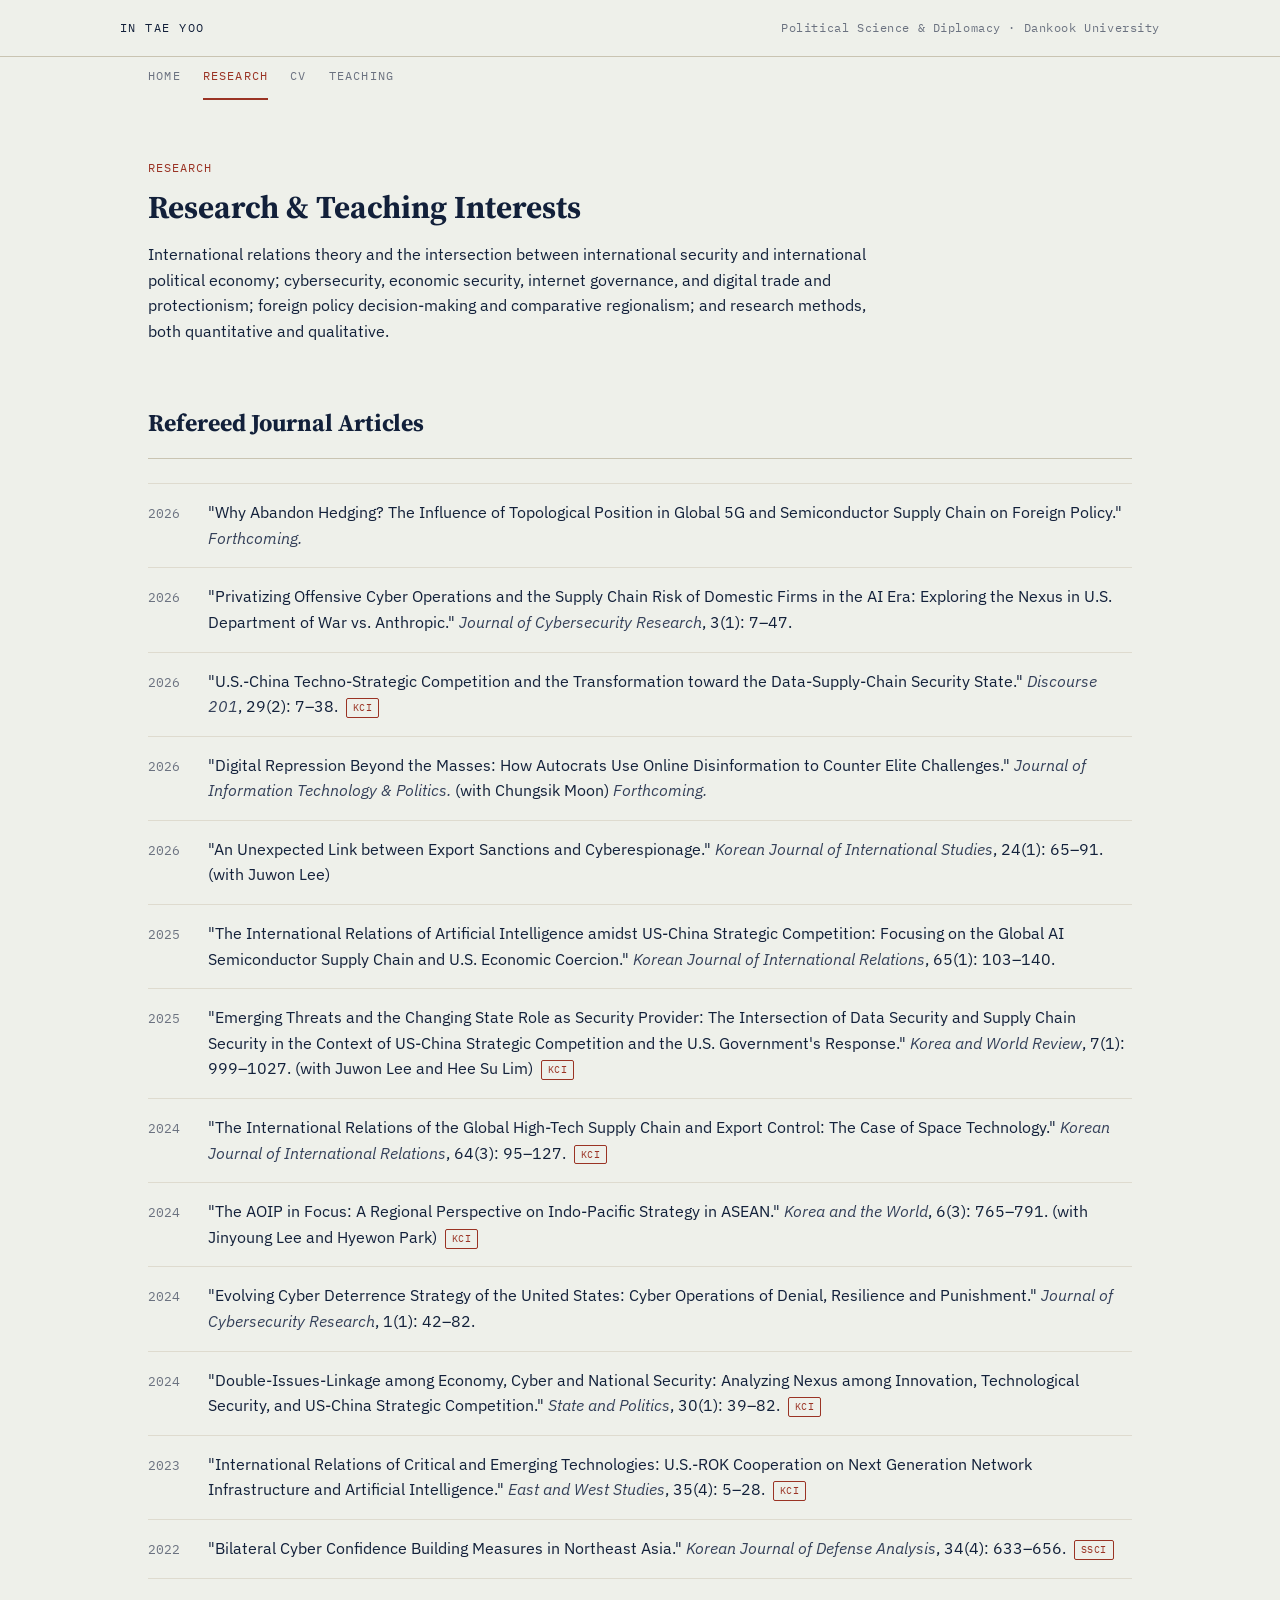
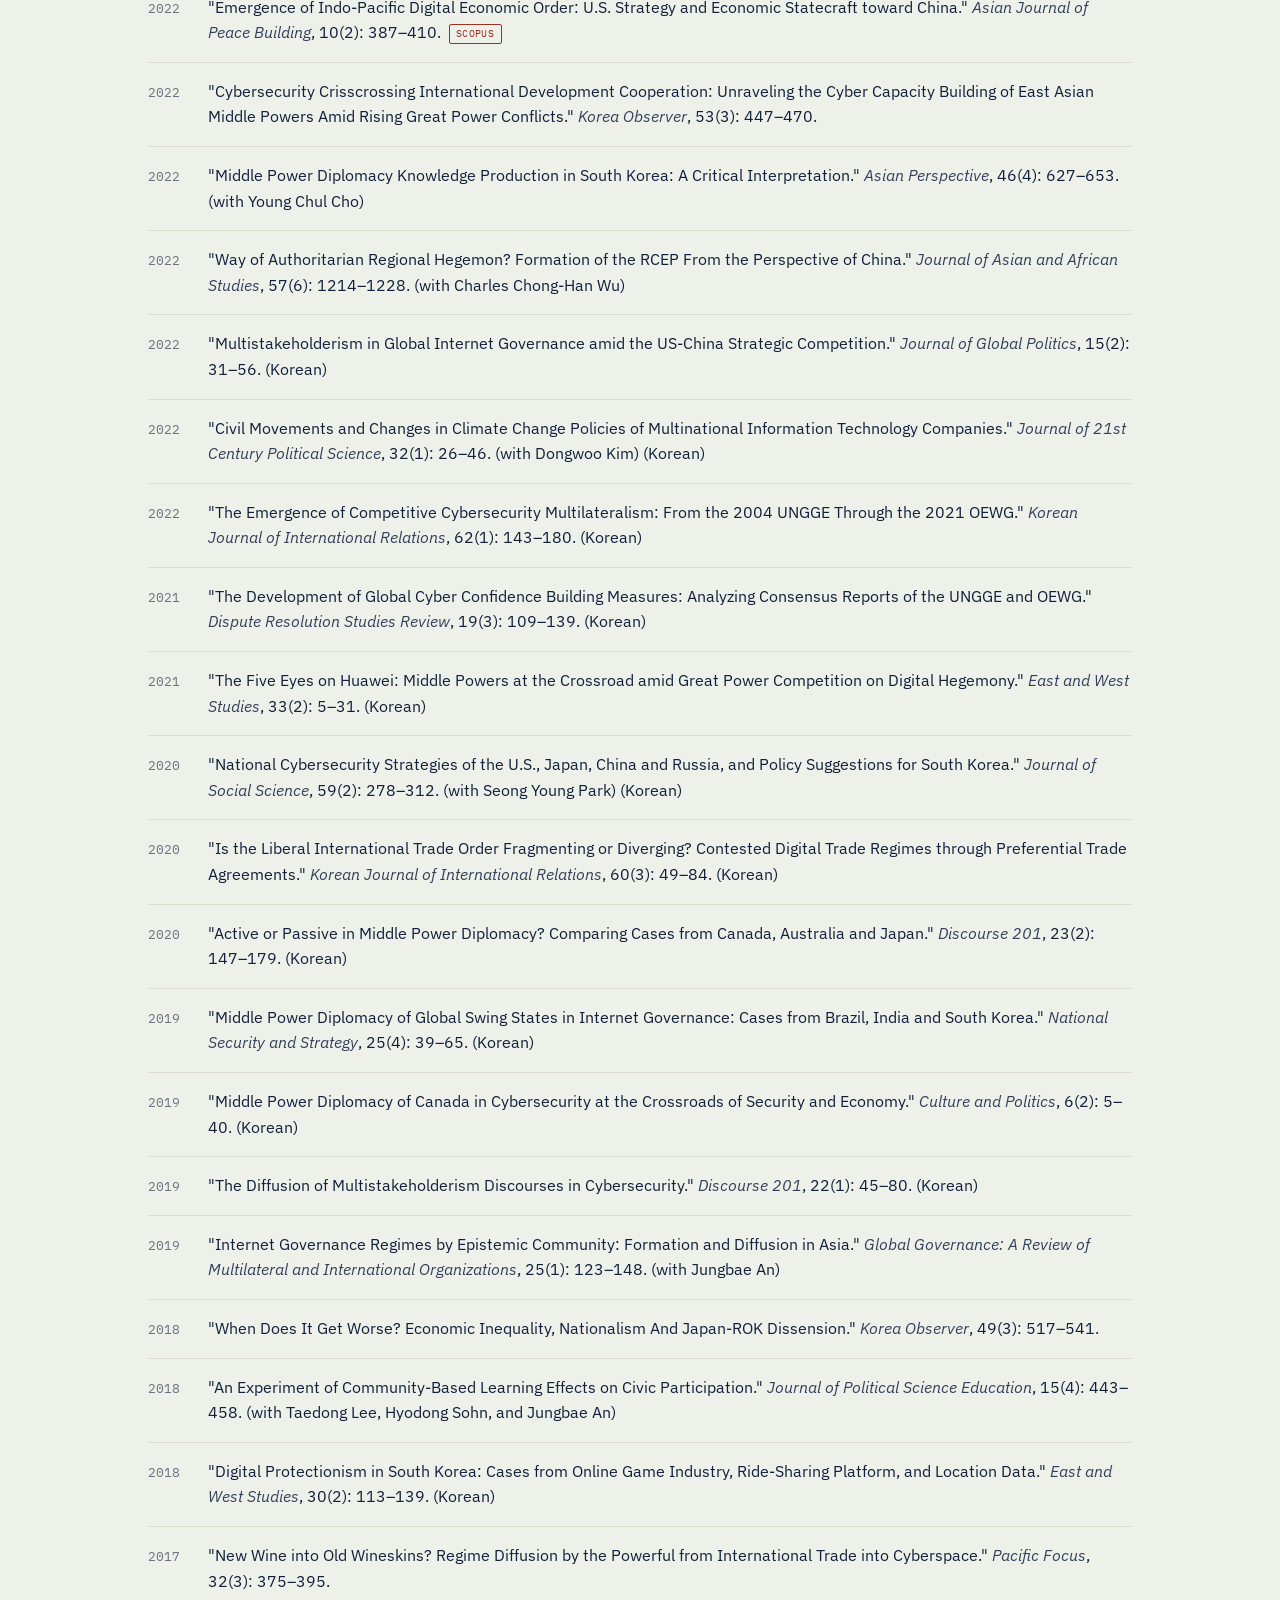
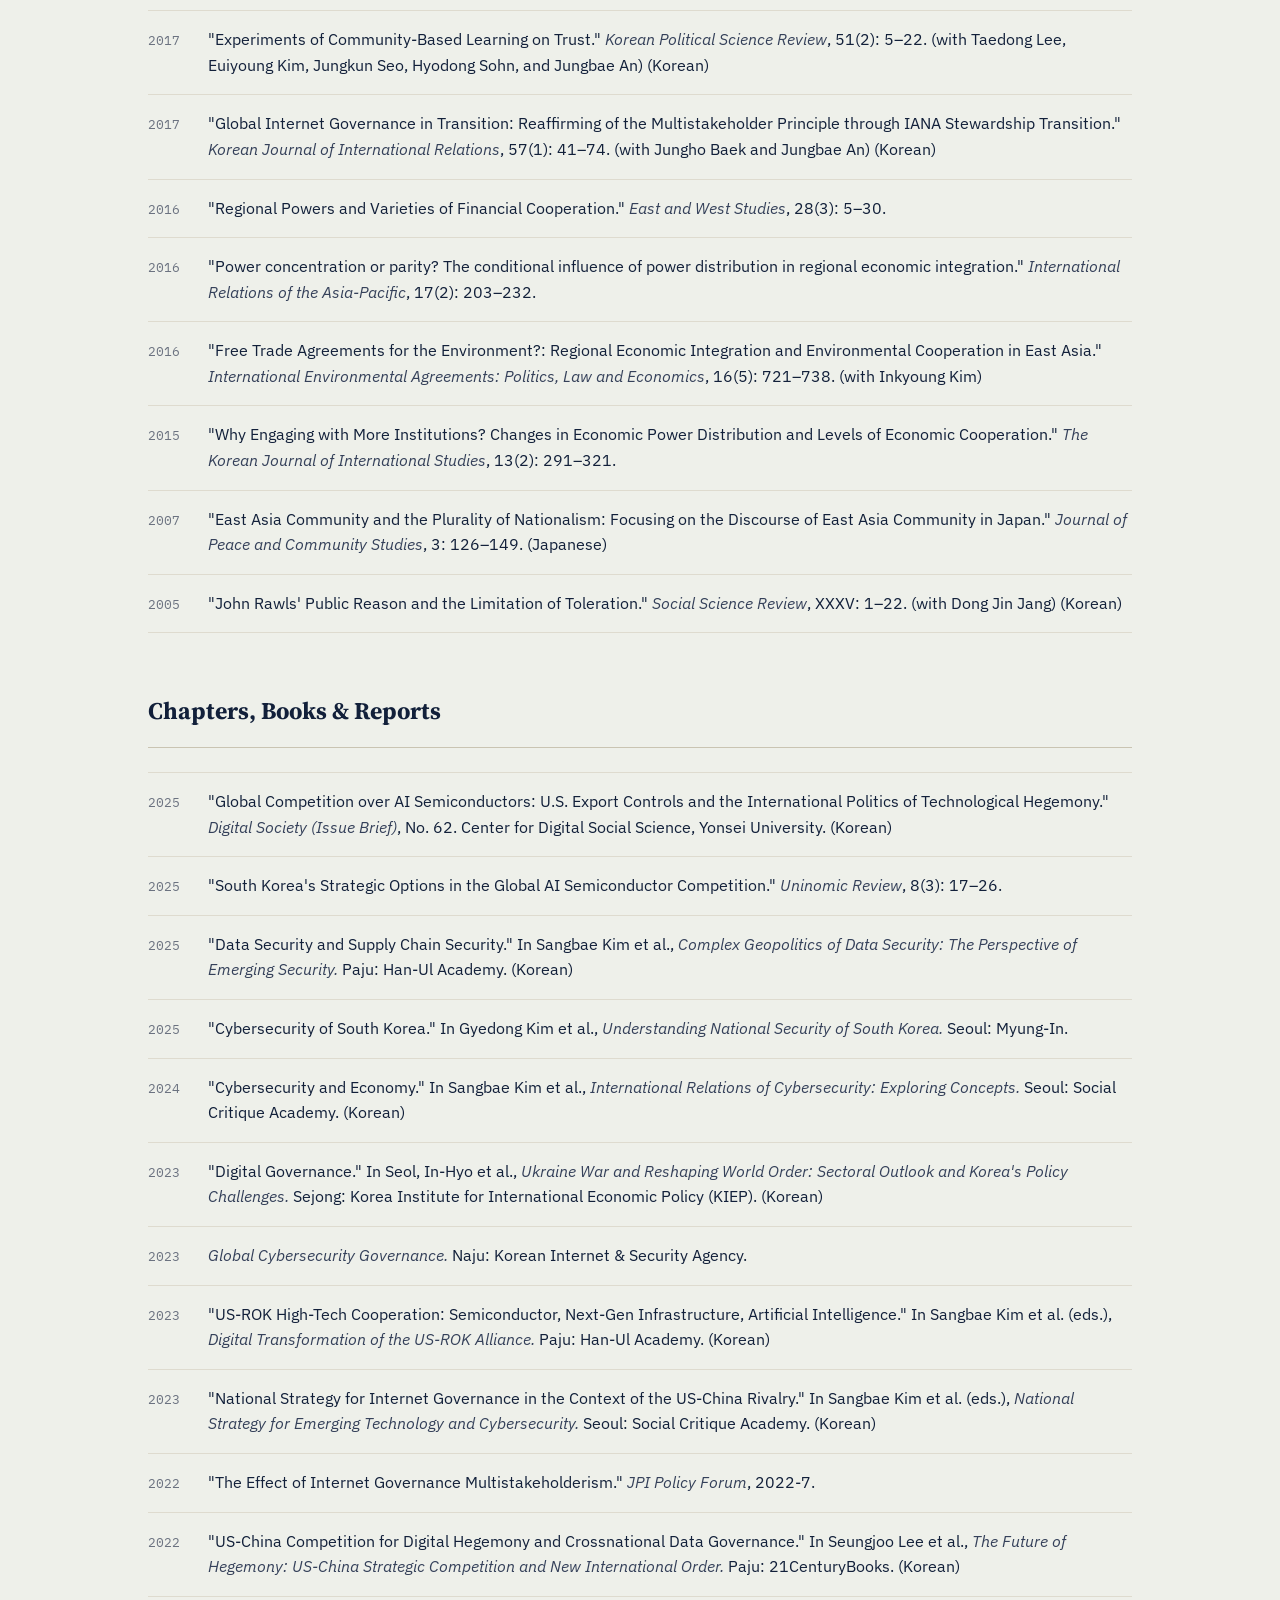
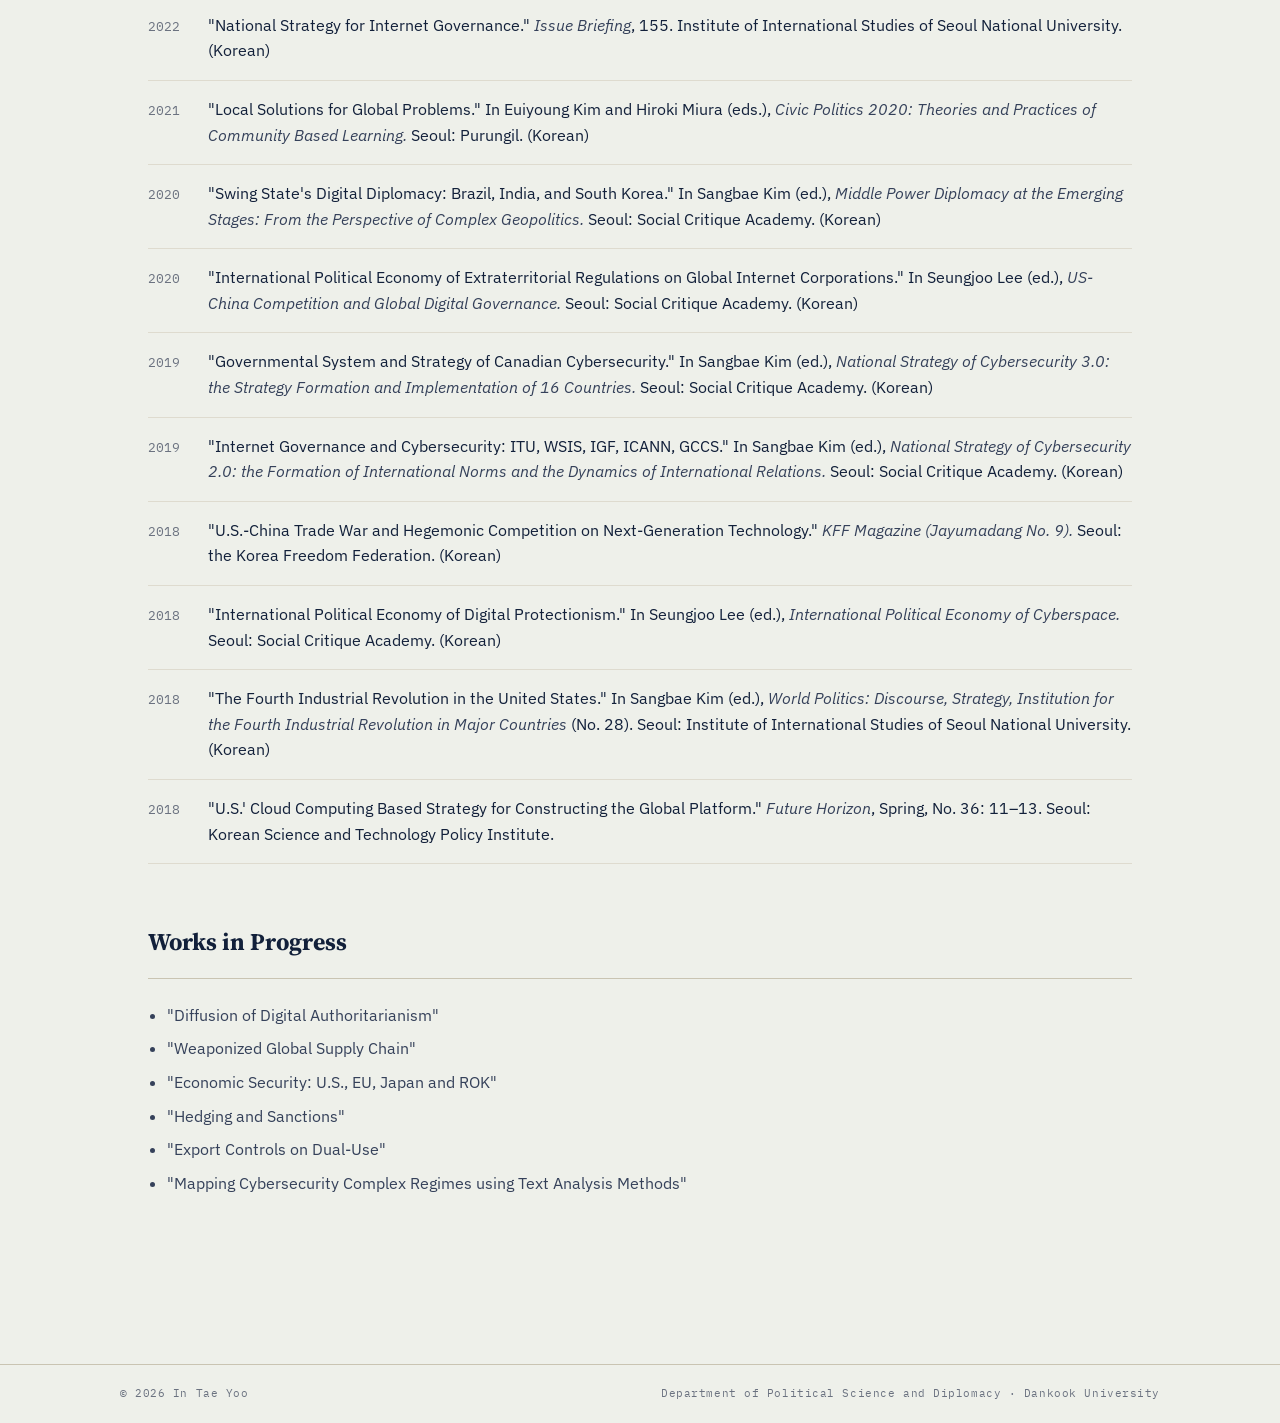
==== research.html @ 742442a7 "Remove a publication from journal articles list Removed a publication entry from the refereed journa" ====
<!DOCTYPE html>
<html lang="en">
<head>
<meta charset="UTF-8">
<meta name="viewport" content="width=device-width, initial-scale=1">
<title>Research — In Tae Yoo</title>
<link rel="preconnect" href="https://fonts.googleapis.com">
<link rel="preconnect" href="https://fonts.gstatic.com" crossorigin>
<link href="https://fonts.googleapis.com/css2?family=Source+Serif+4:opsz,wght@8..60,400;8..60,600;8..60,700&family=IBM+Plex+Sans:wght@400;500;600&family=IBM+Plex+Mono:wght@400;500;600&display=swap" rel="stylesheet">
<link rel="stylesheet" href="style.css">
</head>
<body>

<header class="letterhead">
  <div class="letterhead-inner">
    <a class="letterhead-name" href="index.html">In Tae Yoo</a>
    <span class="letterhead-meta">Political Science &amp; Diplomacy · Dankook University</span>
  </div>
</header>
<nav class="site-nav">
  <a href="index.html">Home</a>
  <a href="research.html" class="current">Research</a>
  <a href="cv.html">CV</a>
  <a href="teaching.html">Teaching</a>
</nav>

<main>

  <section class="prose">
    <p class="eyebrow accent">Research</p>
    <h1 style="font-size:2rem;">Research &amp; Teaching Interests</h1>
    <p>International relations theory and the intersection between international security and international political economy; cybersecurity, economic security, internet governance, and digital trade and protectionism; foreign policy decision-making and comparative regionalism; and research methods, both quantitative and qualitative.</p>
  </section>

  <section>
    <div class="section-head"><h2>Refereed Journal Articles</h2></div>
    <ul class="pub-list">
      <li><span class="pub-year">2026</span><span class="pub-body">"Why Abandon Hedging? The Influence of Topological Position in Global 5G and Semiconductor Supply Chain on Foreign Policy." <span class="venue">Forthcoming.</span></span></li>
      <li><span class="pub-year">2026</span><span class="pub-body">"Privatizing Offensive Cyber Operations and the Supply Chain Risk of Domestic Firms in the AI Era: Exploring the Nexus in U.S. Department of War vs. Anthropic." <span class="venue">Journal of Cybersecurity Research</span>, 3(1): 7–47.</span></li>
      <li><span class="pub-year">2026</span><span class="pub-body">"U.S.-China Techno-Strategic Competition and the Transformation toward the Data-Supply-Chain Security State." <span class="venue">Discourse 201</span>, 29(2): 7–38.<span class="tag">KCI</span></span></li>
      <li><span class="pub-year">2026</span><span class="pub-body">"Digital Repression Beyond the Masses: How Autocrats Use Online Disinformation to Counter Elite Challenges." <span class="venue">Journal of Information Technology &amp; Politics.</span> (with Chungsik Moon) <span class="venue">Forthcoming.</span></span></li>
      <li><span class="pub-year">2026</span><span class="pub-body">"An Unexpected Link between Export Sanctions and Cyberespionage." <span class="venue">Korean Journal of International Studies</span>, 24(1): 65–91. (with Juwon Lee)</span></li>
      <li><span class="pub-year">2025</span><span class="pub-body">"The International Relations of Artificial Intelligence amidst US-China Strategic Competition: Focusing on the Global AI Semiconductor Supply Chain and U.S. Economic Coercion." <span class="venue">Korean Journal of International Relations</span>, 65(1): 103–140.</span></li>
      <li><span class="pub-year">2025</span><span class="pub-body">"Emerging Threats and the Changing State Role as Security Provider: The Intersection of Data Security and Supply Chain Security in the Context of US-China Strategic Competition and the U.S. Government's Response." <span class="venue">Korea and World Review</span>, 7(1): 999–1027. (with Juwon Lee and Hee Su Lim)<span class="tag">KCI</span></span></li>
      <li><span class="pub-year">2024</span><span class="pub-body">"The International Relations of the Global High-Tech Supply Chain and Export Control: The Case of Space Technology." <span class="venue">Korean Journal of International Relations</span>, 64(3): 95–127.<span class="tag">KCI</span></span></li>
      <li><span class="pub-year">2024</span><span class="pub-body">"The AOIP in Focus: A Regional Perspective on Indo-Pacific Strategy in ASEAN." <span class="venue">Korea and the World</span>, 6(3): 765–791. (with Jinyoung Lee and Hyewon Park)<span class="tag">KCI</span></span></li>
      <li><span class="pub-year">2024</span><span class="pub-body">"Evolving Cyber Deterrence Strategy of the United States: Cyber Operations of Denial, Resilience and Punishment." <span class="venue">Journal of Cybersecurity Research</span>, 1(1): 42–82.</span></li>
      <li><span class="pub-year">2024</span><span class="pub-body">"Double-Issues-Linkage among Economy, Cyber and National Security: Analyzing Nexus among Innovation, Technological Security, and US-China Strategic Competition." <span class="venue">State and Politics</span>, 30(1): 39–82.<span class="tag">KCI</span></span></li>
      <li><span class="pub-year">2023</span><span class="pub-body">"International Relations of Critical and Emerging Technologies: U.S.-ROK Cooperation on Next Generation Network Infrastructure and Artificial Intelligence." <span class="venue">East and West Studies</span>, 35(4): 5–28.<span class="tag">KCI</span></span></li>
      <li><span class="pub-year">2022</span><span class="pub-body">"Bilateral Cyber Confidence Building Measures in Northeast Asia." <span class="venue">Korean Journal of Defense Analysis</span>, 34(4): 633–656.<span class="tag">SSCI</span></span></li>
      <li><span class="pub-year">2022</span><span class="pub-body">"Emergence of Indo-Pacific Digital Economic Order: U.S. Strategy and Economic Statecraft toward China." <span class="venue">Asian Journal of Peace Building</span>, 10(2): 387–410.<span class="tag">SCOPUS</span></span></li>
      <li><span class="pub-year">2022</span><span class="pub-body">"Cybersecurity Crisscrossing International Development Cooperation: Unraveling the Cyber Capacity Building of East Asian Middle Powers Amid Rising Great Power Conflicts." <span class="venue">Korea Observer</span>, 53(3): 447–470.</span></li>
      <li><span class="pub-year">2022</span><span class="pub-body">"Middle Power Diplomacy Knowledge Production in South Korea: A Critical Interpretation." <span class="venue">Asian Perspective</span>, 46(4): 627–653. (with Young Chul Cho)</span></li>
      <li><span class="pub-year">2022</span><span class="pub-body">"Way of Authoritarian Regional Hegemon? Formation of the RCEP From the Perspective of China." <span class="venue">Journal of Asian and African Studies</span>, 57(6): 1214–1228. (with Charles Chong-Han Wu)</span></li>
      <li><span class="pub-year">2022</span><span class="pub-body">"Multistakeholderism in Global Internet Governance amid the US-China Strategic Competition." <span class="venue">Journal of Global Politics</span>, 15(2): 31–56. (Korean)</span></li>
      <li><span class="pub-year">2022</span><span class="pub-body">"Civil Movements and Changes in Climate Change Policies of Multinational Information Technology Companies." <span class="venue">Journal of 21st Century Political Science</span>, 32(1): 26–46. (with Dongwoo Kim) (Korean)</span></li>
      <li><span class="pub-year">2022</span><span class="pub-body">"The Emergence of Competitive Cybersecurity Multilateralism: From the 2004 UNGGE Through the 2021 OEWG." <span class="venue">Korean Journal of International Relations</span>, 62(1): 143–180. (Korean)</span></li>
      <li><span class="pub-year">2021</span><span class="pub-body">"The Development of Global Cyber Confidence Building Measures: Analyzing Consensus Reports of the UNGGE and OEWG." <span class="venue">Dispute Resolution Studies Review</span>, 19(3): 109–139. (Korean)</span></li>
      <li><span class="pub-year">2021</span><span class="pub-body">"The Five Eyes on Huawei: Middle Powers at the Crossroad amid Great Power Competition on Digital Hegemony." <span class="venue">East and West Studies</span>, 33(2): 5–31. (Korean)</span></li>
      <li><span class="pub-year">2020</span><span class="pub-body">"National Cybersecurity Strategies of the U.S., Japan, China and Russia, and Policy Suggestions for South Korea." <span class="venue">Journal of Social Science</span>, 59(2): 278–312. (with Seong Young Park) (Korean)</span></li>
      <li><span class="pub-year">2020</span><span class="pub-body">"Is the Liberal International Trade Order Fragmenting or Diverging? Contested Digital Trade Regimes through Preferential Trade Agreements." <span class="venue">Korean Journal of International Relations</span>, 60(3): 49–84. (Korean)</span></li>
      <li><span class="pub-year">2020</span><span class="pub-body">"Active or Passive in Middle Power Diplomacy? Comparing Cases from Canada, Australia and Japan." <span class="venue">Discourse 201</span>, 23(2): 147–179. (Korean)</span></li>
      <li><span class="pub-year">2019</span><span class="pub-body">"Middle Power Diplomacy of Global Swing States in Internet Governance: Cases from Brazil, India and South Korea." <span class="venue">National Security and Strategy</span>, 25(4): 39–65. (Korean)</span></li>
      <li><span class="pub-year">2019</span><span class="pub-body">"Middle Power Diplomacy of Canada in Cybersecurity at the Crossroads of Security and Economy." <span class="venue">Culture and Politics</span>, 6(2): 5–40. (Korean)</span></li>
      <li><span class="pub-year">2019</span><span class="pub-body">"The Diffusion of Multistakeholderism Discourses in Cybersecurity." <span class="venue">Discourse 201</span>, 22(1): 45–80. (Korean)</span></li>
      <li><span class="pub-year">2019</span><span class="pub-body">"Internet Governance Regimes by Epistemic Community: Formation and Diffusion in Asia." <span class="venue">Global Governance: A Review of Multilateral and International Organizations</span>, 25(1): 123–148. (with Jungbae An)</span></li>
      <li><span class="pub-year">2018</span><span class="pub-body">"When Does It Get Worse? Economic Inequality, Nationalism And Japan-ROK Dissension." <span class="venue">Korea Observer</span>, 49(3): 517–541.</span></li>
      <li><span class="pub-year">2018</span><span class="pub-body">"An Experiment of Community-Based Learning Effects on Civic Participation." <span class="venue">Journal of Political Science Education</span>, 15(4): 443–458. (with Taedong Lee, Hyodong Sohn, and Jungbae An)</span></li>
      <li><span class="pub-year">2018</span><span class="pub-body">"Digital Protectionism in South Korea: Cases from Online Game Industry, Ride-Sharing Platform, and Location Data." <span class="venue">East and West Studies</span>, 30(2): 113–139. (Korean)</span></li>
      <li><span class="pub-year">2017</span><span class="pub-body">"New Wine into Old Wineskins? Regime Diffusion by the Powerful from International Trade into Cyberspace." <span class="venue">Pacific Focus</span>, 32(3): 375–395.</span></li>
      <li><span class="pub-year">2017</span><span class="pub-body">"Experiments of Community-Based Learning on Trust." <span class="venue">Korean Political Science Review</span>, 51(2): 5–22. (with Taedong Lee, Euiyoung Kim, Jungkun Seo, Hyodong Sohn, and Jungbae An) (Korean)</span></li>
      <li><span class="pub-year">2017</span><span class="pub-body">"Global Internet Governance in Transition: Reaffirming of the Multistakeholder Principle through IANA Stewardship Transition." <span class="venue">Korean Journal of International Relations</span>, 57(1): 41–74. (with Jungho Baek and Jungbae An) (Korean)</span></li>
      <li><span class="pub-year">2016</span><span class="pub-body">"Regional Powers and Varieties of Financial Cooperation." <span class="venue">East and West Studies</span>, 28(3): 5–30.</span></li>
      <li><span class="pub-year">2016</span><span class="pub-body">"Power concentration or parity? The conditional influence of power distribution in regional economic integration." <span class="venue">International Relations of the Asia-Pacific</span>, 17(2): 203–232.</span></li>
      <li><span class="pub-year">2016</span><span class="pub-body">"Free Trade Agreements for the Environment?: Regional Economic Integration and Environmental Cooperation in East Asia." <span class="venue">International Environmental Agreements: Politics, Law and Economics</span>, 16(5): 721–738. (with Inkyoung Kim)</span></li>
      <li><span class="pub-year">2015</span><span class="pub-body">"Why Engaging with More Institutions? Changes in Economic Power Distribution and Levels of Economic Cooperation." <span class="venue">The Korean Journal of International Studies</span>, 13(2): 291–321.</span></li>
      <li><span class="pub-year">2007</span><span class="pub-body">"East Asia Community and the Plurality of Nationalism: Focusing on the Discourse of East Asia Community in Japan." <span class="venue">Journal of Peace and Community Studies</span>, 3: 126–149. (Japanese)</span></li>
      <li><span class="pub-year">2005</span><span class="pub-body">"John Rawls' Public Reason and the Limitation of Toleration." <span class="venue">Social Science Review</span>, XXXV: 1–22. (with Dong Jin Jang) (Korean)</span></li>
    </ul>
  </section>

  <section>
    <div class="section-head"><h2>Chapters, Books &amp; Reports</h2></div>
    <ul class="pub-list">
      <li><span class="pub-year">2025</span><span class="pub-body">"Global Competition over AI Semiconductors: U.S. Export Controls and the International Politics of Technological Hegemony." <span class="venue">Digital Society (Issue Brief)</span>, No. 62. Center for Digital Social Science, Yonsei University. (Korean)</span></li>
      <li><span class="pub-year">2025</span><span class="pub-body">"South Korea's Strategic Options in the Global AI Semiconductor Competition." <span class="venue">Uninomic Review</span>, 8(3): 17–26.</span></li>
      <li><span class="pub-year">2025</span><span class="pub-body">"Data Security and Supply Chain Security." In Sangbae Kim et al., <span class="venue">Complex Geopolitics of Data Security: The Perspective of Emerging Security.</span> Paju: Han-Ul Academy. (Korean)</span></li>
      <li><span class="pub-year">2025</span><span class="pub-body">"Cybersecurity of South Korea." In Gyedong Kim et al., <span class="venue">Understanding National Security of South Korea.</span> Seoul: Myung-In.</span></li>
      <li><span class="pub-year">2024</span><span class="pub-body">"Cybersecurity and Economy." In Sangbae Kim et al., <span class="venue">International Relations of Cybersecurity: Exploring Concepts.</span> Seoul: Social Critique Academy. (Korean)</span></li>
      <li><span class="pub-year">2023</span><span class="pub-body">"Digital Governance." In Seol, In-Hyo et al., <span class="venue">Ukraine War and Reshaping World Order: Sectoral Outlook and Korea's Policy Challenges.</span> Sejong: Korea Institute for International Economic Policy (KIEP). (Korean)</span></li>
      <li><span class="pub-year">2023</span><span class="pub-body"><span class="venue">Global Cybersecurity Governance.</span> Naju: Korean Internet &amp; Security Agency.</span></li>
      <li><span class="pub-year">2023</span><span class="pub-body">"US-ROK High-Tech Cooperation: Semiconductor, Next-Gen Infrastructure, Artificial Intelligence." In Sangbae Kim et al. (eds.), <span class="venue">Digital Transformation of the US-ROK Alliance.</span> Paju: Han-Ul Academy. (Korean)</span></li>
      <li><span class="pub-year">2023</span><span class="pub-body">"National Strategy for Internet Governance in the Context of the US-China Rivalry." In Sangbae Kim et al. (eds.), <span class="venue">National Strategy for Emerging Technology and Cybersecurity.</span> Seoul: Social Critique Academy. (Korean)</span></li>
      <li><span class="pub-year">2022</span><span class="pub-body">"The Effect of Internet Governance Multistakeholderism." <span class="venue">JPI Policy Forum</span>, 2022-7.</span></li>
      <li><span class="pub-year">2022</span><span class="pub-body">"US-China Competition for Digital Hegemony and Crossnational Data Governance." In Seungjoo Lee et al., <span class="venue">The Future of Hegemony: US-China Strategic Competition and New International Order.</span> Paju: 21CenturyBooks. (Korean)</span></li>
      <li><span class="pub-year">2022</span><span class="pub-body">"National Strategy for Internet Governance." <span class="venue">Issue Briefing</span>, 155. Institute of International Studies of Seoul National University. (Korean)</span></li>
      <li><span class="pub-year">2021</span><span class="pub-body">"Local Solutions for Global Problems." In Euiyoung Kim and Hiroki Miura (eds.), <span class="venue">Civic Politics 2020: Theories and Practices of Community Based Learning.</span> Seoul: Purungil. (Korean)</span></li>
      <li><span class="pub-year">2020</span><span class="pub-body">"Swing State's Digital Diplomacy: Brazil, India, and South Korea." In Sangbae Kim (ed.), <span class="venue">Middle Power Diplomacy at the Emerging Stages: From the Perspective of Complex Geopolitics.</span> Seoul: Social Critique Academy. (Korean)</span></li>
      <li><span class="pub-year">2020</span><span class="pub-body">"International Political Economy of Extraterritorial Regulations on Global Internet Corporations." In Seungjoo Lee (ed.), <span class="venue">US-China Competition and Global Digital Governance.</span> Seoul: Social Critique Academy. (Korean)</span></li>
      <li><span class="pub-year">2019</span><span class="pub-body">"Governmental System and Strategy of Canadian Cybersecurity." In Sangbae Kim (ed.), <span class="venue">National Strategy of Cybersecurity 3.0: the Strategy Formation and Implementation of 16 Countries.</span> Seoul: Social Critique Academy. (Korean)</span></li>
      <li><span class="pub-year">2019</span><span class="pub-body">"Internet Governance and Cybersecurity: ITU, WSIS, IGF, ICANN, GCCS." In Sangbae Kim (ed.), <span class="venue">National Strategy of Cybersecurity 2.0: the Formation of International Norms and the Dynamics of International Relations.</span> Seoul: Social Critique Academy. (Korean)</span></li>
      <li><span class="pub-year">2018</span><span class="pub-body">"U.S.-China Trade War and Hegemonic Competition on Next-Generation Technology." <span class="venue">KFF Magazine (Jayumadang No. 9).</span> Seoul: the Korea Freedom Federation. (Korean)</span></li>
      <li><span class="pub-year">2018</span><span class="pub-body">"International Political Economy of Digital Protectionism." In Seungjoo Lee (ed.), <span class="venue">International Political Economy of Cyberspace.</span> Seoul: Social Critique Academy. (Korean)</span></li>
      <li><span class="pub-year">2018</span><span class="pub-body">"The Fourth Industrial Revolution in the United States." In Sangbae Kim (ed.), <span class="venue">World Politics: Discourse, Strategy, Institution for the Fourth Industrial Revolution in Major Countries</span> (No. 28). Seoul: Institute of International Studies of Seoul National University. (Korean)</span></li>
      <li><span class="pub-year">2018</span><span class="pub-body">"U.S.' Cloud Computing Based Strategy for Constructing the Global Platform." <span class="venue">Future Horizon</span>, Spring, No. 36: 11–13. Seoul: Korean Science and Technology Policy Institute.</span></li>
    </ul>
  </section>

  <section>
    <div class="section-head"><h2>Works in Progress</h2></div>
    <ul class="plain-list">
      <li>"Diffusion of Digital Authoritarianism"</li>
      <li>"Weaponized Global Supply Chain"</li>
      <li>"Economic Security: U.S., EU, Japan and ROK"</li>
      <li>"Hedging and Sanctions"</li>
      <li>"Export Controls on Dual-Use"</li>
      <li>"Mapping Cybersecurity Complex Regimes using Text Analysis Methods"</li>
    </ul>
  </section>

</main>

<footer>
  <div class="letterhead-inner">
    <span class="letterhead-meta">© 2026 In Tae Yoo</span>
    <span class="letterhead-meta">Department of Political Science and Diplomacy · Dankook University</span>
  </div>
</footer>

</body>
</html>
---- style.css ----
/* ============================================================
   In Tae Yoo — academic site
   Design concept: an academic "briefing paper" / dossier —
   borrowed from the running-header, hairline rules, and small-caps
   labelling already used in the author's own LaTeX CV.
   ============================================================ */

:root {
  --ink: #12203A;
  --ink-soft: #35415A;
  --muted: #6B7280;
  --paper: #EEF0EA;
  --paper-raised: #FFFFFF;
  --rule: #C9C4B2;
  --rule-soft: #DEDBCF;
  --accent: #9A3324;
  --accent-soft: #C96A55;
  --wire: #3D6B6B;
  --radius: 2px;
  --max: 1040px;
  --col: 720px;
}

* { box-sizing: border-box; }

html { scroll-behavior: smooth; }

body {
  margin: 0;
  background: var(--paper);
  color: var(--ink);
  font-family: 'IBM Plex Sans', -apple-system, sans-serif;
  font-size: 16px;
  line-height: 1.6;
  -webkit-font-smoothing: antialiased;
}

h1, h2, h3 {
  font-family: 'Source Serif 4', Georgia, serif;
  color: var(--ink);
  margin: 0 0 0.5em;
  line-height: 1.15;
}

a { color: var(--ink); text-decoration-color: var(--rule); text-underline-offset: 3px; }
a:hover { color: var(--accent); }

.eyebrow {
  font-family: 'IBM Plex Mono', monospace;
  font-size: 0.72rem;
  letter-spacing: 0.09em;
  text-transform: uppercase;
  color: var(--muted);
}

.eyebrow.accent { color: var(--accent); }

/* ---------- letterhead ---------- */
.letterhead {
  border-bottom: 1px solid var(--rule);
  padding: 18px 28px;
}
.letterhead-inner {
  max-width: var(--max);
  margin: 0 auto;
  display: flex;
  justify-content: space-between;
  align-items: baseline;
  gap: 16px;
  flex-wrap: wrap;
}
.letterhead-name {
  font-family: 'IBM Plex Mono', monospace;
  font-size: 0.78rem;
  letter-spacing: 0.12em;
  text-transform: uppercase;
  color: var(--ink);
  text-decoration: none;
}
.letterhead-meta {
  font-family: 'IBM Plex Mono', monospace;
  font-size: 0.72rem;
  color: var(--muted);
  letter-spacing: 0.05em;
}

nav.site-nav {
  max-width: var(--max);
  margin: 0 auto;
  padding: 10px 28px 0;
  display: flex;
  gap: 22px;
  flex-wrap: wrap;
}
nav.site-nav a {
  font-family: 'IBM Plex Mono', monospace;
  font-size: 0.74rem;
  letter-spacing: 0.1em;
  text-transform: uppercase;
  color: var(--muted);
  text-decoration: none;
  padding-bottom: 12px;
  border-bottom: 2px solid transparent;
}
nav.site-nav a:hover { color: var(--ink); }
nav.site-nav a.current { color: var(--accent); border-bottom-color: var(--accent); }

/* ---------- layout ---------- */
main { max-width: var(--max); margin: 0 auto; padding: 48px 28px 80px; }
.prose { max-width: var(--col); }

section + section { margin-top: 64px; }

.section-head {
  display: flex;
  align-items: baseline;
  justify-content: space-between;
  border-bottom: 1px solid var(--rule);
  padding-bottom: 10px;
  margin-bottom: 24px;
  gap: 16px;
  flex-wrap: wrap;
}
.section-head h2 { font-size: 1.5rem; }

/* ---------- hero (home) ---------- */
.hero {
  display: grid;
  grid-template-columns: 1fr 240px;
  gap: 56px;
  align-items: start;
}
.hero h1 { font-size: 2.6rem; margin-top: 0.3em; }
.hero .role { font-size: 1.05rem; color: var(--ink-soft); margin-bottom: 20px; }
.hero .bio p { margin: 0 0 1em; color: var(--ink-soft); }

.contact-row {
  display: flex;
  gap: 20px;
  flex-wrap: wrap;
  margin-top: 24px;
  font-family: 'IBM Plex Mono', monospace;
  font-size: 0.82rem;
}
.contact-row a { color: var(--ink); }

/* photo plate */
.photo-plate {
  border: 1px solid var(--rule);
  background: var(--paper-raised);
  aspect-ratio: 4 / 5;
  display: flex;
  align-items: center;
  justify-content: center;
  color: var(--muted);
  font-family: 'IBM Plex Mono', monospace;
  font-size: 0.72rem;
  letter-spacing: 0.08em;
  text-align: center;
  padding: 12px;
}
.photo-plate img { width: 100%; height: 100%; object-fit: cover; display: block; }
.plate-caption {
  border: 1px solid var(--rule);
  border-top: none;
  background: var(--paper-raised);
  padding: 8px 10px;
  font-family: 'IBM Plex Mono', monospace;
  font-size: 0.68rem;
  color: var(--muted);
  display: flex;
  justify-content: space-between;
}
.plate-caption .dot {
  width: 6px; height: 6px; border-radius: 50%;
  background: var(--accent); display: inline-block; margin-right: 6px;
}

/* ---------- route / signature graphic ---------- */
.route {
  margin-top: 56px;
  padding-top: 28px;
  border-top: 1px solid var(--rule);
}
.route svg { width: 100%; height: auto; display: block; }
.route-label {
  font-family: 'IBM Plex Mono', monospace;
  font-size: 0.62rem;
  fill: var(--muted);
  letter-spacing: 0.04em;
}
.route-label.current { fill: var(--accent); font-weight: 600; }

/* ---------- fact panel ---------- */
.facts {
  border: 1px solid var(--rule);
  background: var(--paper-raised);
  padding: 20px 22px;
}
.facts dt {
  font-family: 'IBM Plex Mono', monospace;
  font-size: 0.66rem;
  letter-spacing: 0.08em;
  text-transform: uppercase;
  color: var(--muted);
  margin-top: 14px;
}
.facts dt:first-child { margin-top: 0; }
.facts dd { margin: 3px 0 0; }

/* ---------- cards / lists ---------- */
.grid-cards {
  display: grid;
  grid-template-columns: repeat(2, 1fr);
  gap: 1px;
  background: var(--rule);
  border: 1px solid var(--rule);
}
.grid-cards .card {
  background: var(--paper-raised);
  padding: 22px;
}
.card h3 { font-size: 1.05rem; margin-bottom: 8px; }
.card p { color: var(--ink-soft); font-size: 0.94rem; margin: 0; }

.pub-list { list-style: none; margin: 0; padding: 0; }
.pub-list li {
  padding: 16px 0;
  border-top: 1px solid var(--rule-soft);
  display: flex;
  gap: 16px;
  align-items: baseline;
}
.pub-list li:last-child { border-bottom: 1px solid var(--rule-soft); }
.pub-year {
  font-family: 'IBM Plex Mono', monospace;
  font-size: 0.8rem;
  color: var(--muted);
  min-width: 3.4em;
  flex-shrink: 0;
}
.pub-body { flex: 1; }
.pub-body .venue { color: var(--ink-soft); font-style: italic; }
.tag {
  display: inline-block;
  font-family: 'IBM Plex Mono', monospace;
  font-size: 0.62rem;
  letter-spacing: 0.05em;
  border: 1px solid var(--accent);
  color: var(--accent);
  padding: 1px 6px;
  border-radius: var(--radius);
  margin-left: 8px;
  vertical-align: middle;
}

.plain-list { margin: 0; padding-left: 1.2em; color: var(--ink-soft); }
.plain-list li { margin-bottom: 8px; }

.post {
  margin-bottom: 22px;
}
.post .inst { font-weight: 600; font-family: 'Source Serif 4', serif; font-size: 1.05rem; }
.post .role-line { display: flex; justify-content: space-between; gap: 12px; flex-wrap: wrap; }
.post .role-line .date { font-family: 'IBM Plex Mono', monospace; font-size: 0.76rem; color: var(--muted); white-space: nowrap; }
.post ul { margin: 4px 0 0; padding-left: 1.1em; color: var(--ink-soft); }

.chip-cloud { display: flex; flex-wrap: wrap; gap: 8px; }
.chip {
  font-family: 'IBM Plex Mono', monospace;
  font-size: 0.72rem;
  border: 1px solid var(--rule);
  color: var(--ink-soft);
  padding: 5px 10px;
  border-radius: var(--radius);
  background: var(--paper-raised);
}

.note-box {
  border-left: 2px solid var(--accent);
  padding: 4px 0 4px 16px;
  color: var(--ink-soft);
  font-size: 0.92rem;
}

footer {
  border-top: 1px solid var(--rule);
  margin-top: 80px;
  padding: 20px 28px;
}
footer .letterhead-inner { max-width: var(--max); margin: 0 auto; }
footer .letterhead-meta { font-size: 0.7rem; }

@media (max-width: 720px) {
  .hero { grid-template-columns: 1fr; }
  .hero .photo-plate { max-width: 220px; }
  .grid-cards { grid-template-columns: 1fr; }
  main { padding: 36px 20px 64px; }
}
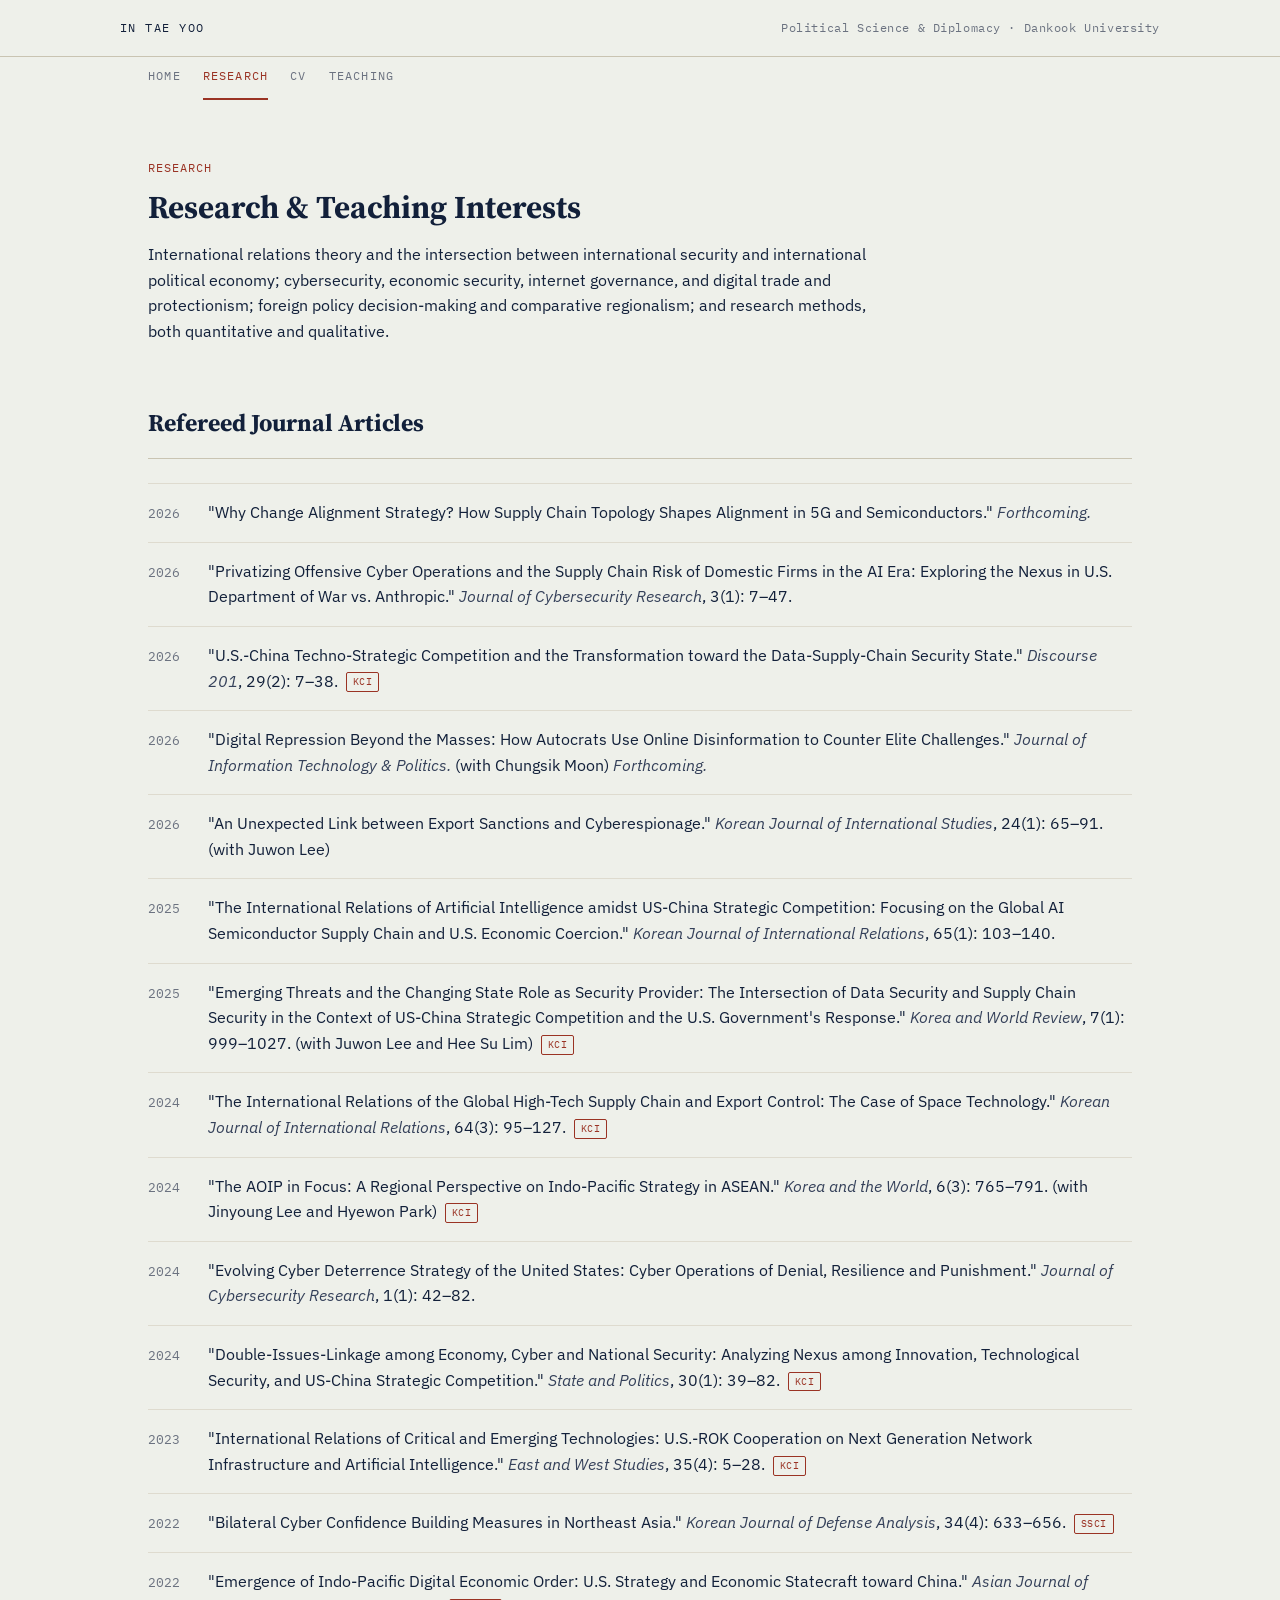
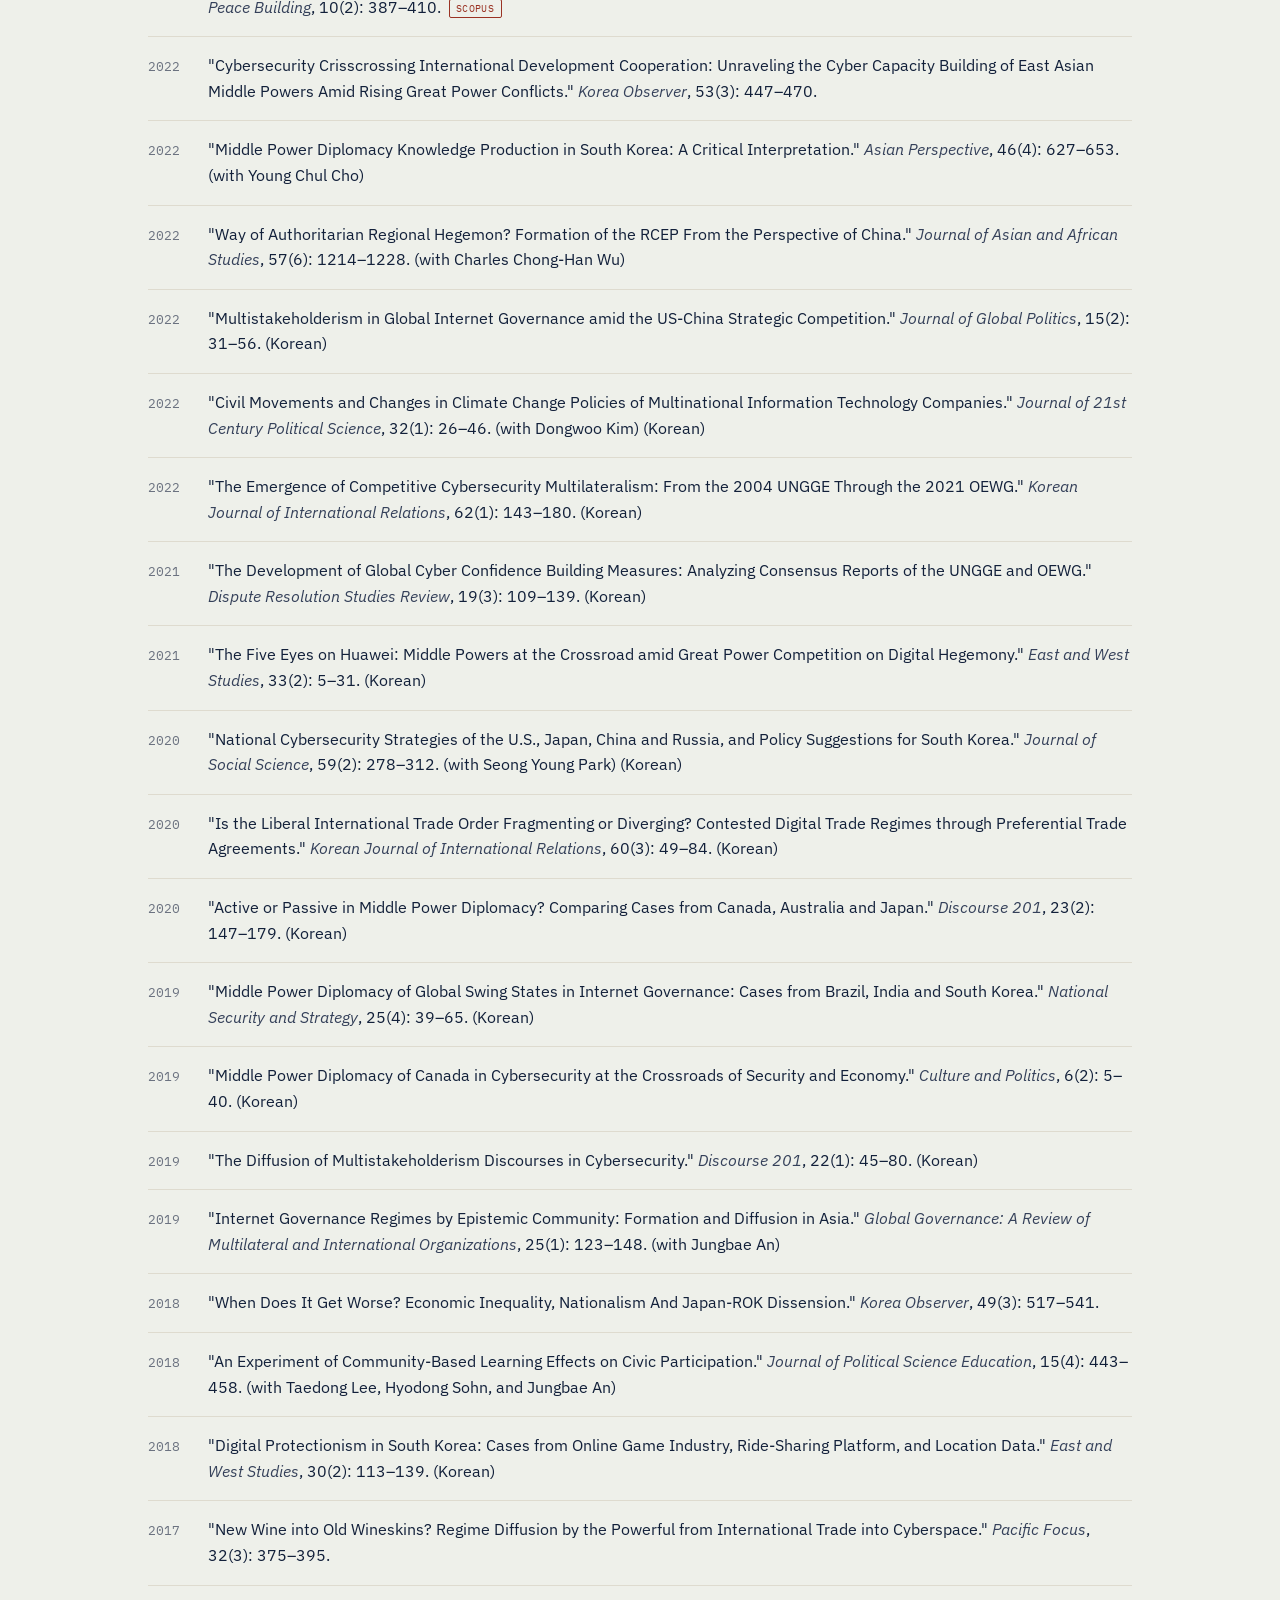
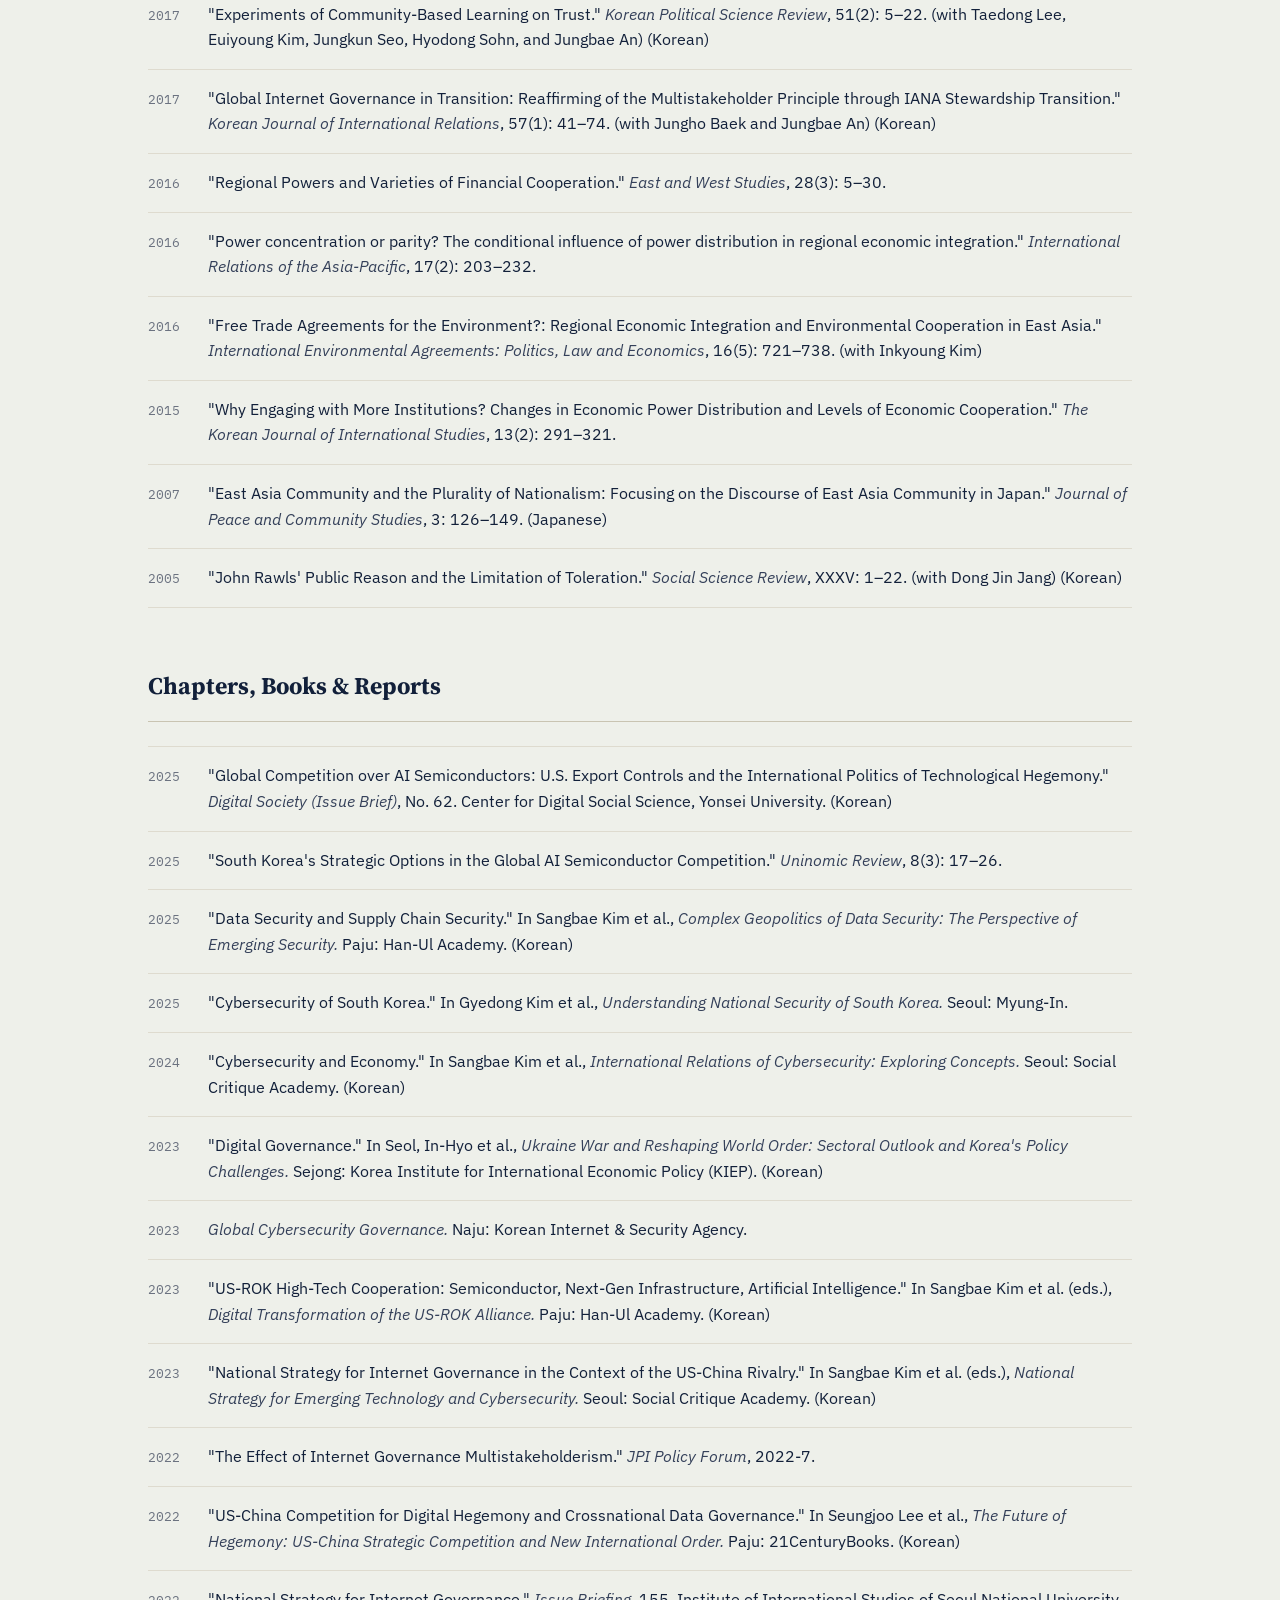
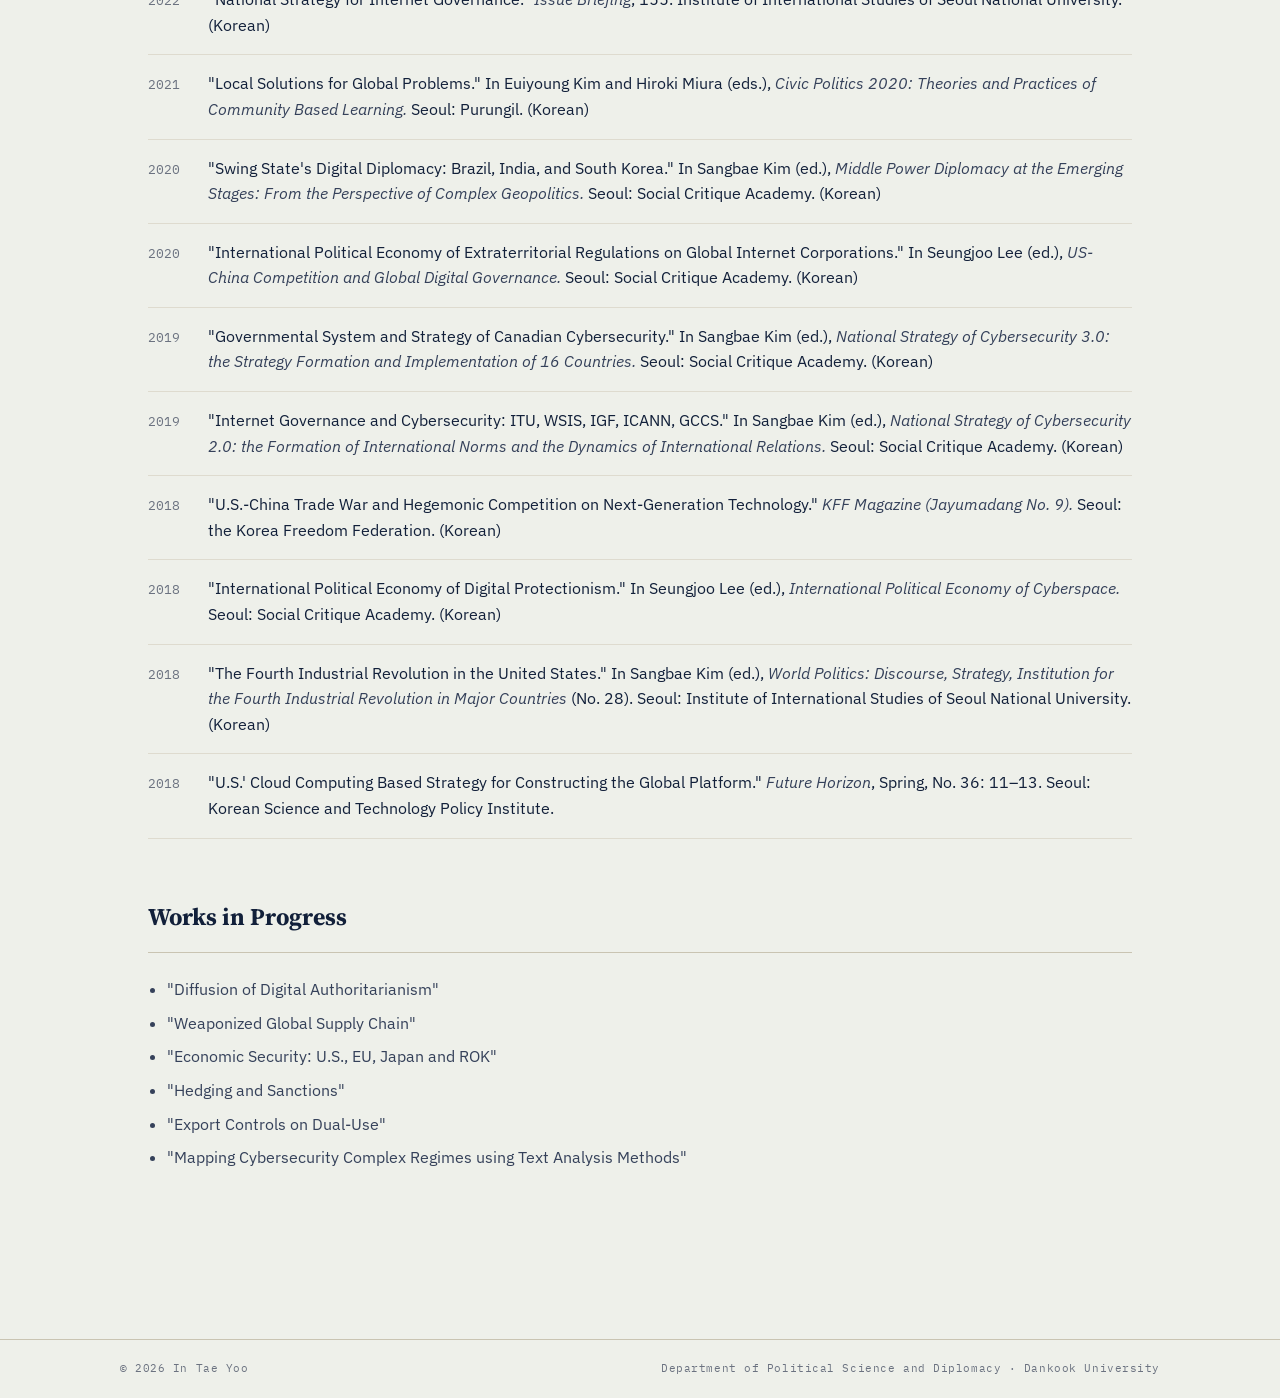
==== commit 3ec63d96: "Update publication title in research.html" ====
--- a/research.html
+++ b/research.html
@@ -35,7 +35,7 @@
   <section>
     <div class="section-head"><h2>Refereed Journal Articles</h2></div>
     <ul class="pub-list">
-      <li><span class="pub-year">2026</span><span class="pub-body">"Why Abandon Hedging? The Influence of Topological Position in Global 5G and Semiconductor Supply Chain on Foreign Policy." <span class="venue">Forthcoming.</span></span></li>
+      <li><span class="pub-year">2026</span><span class="pub-body">"Why Change Alignment Strategy? How Supply Chain Topology Shapes Alignment in 5G and Semiconductors." <span class="venue">Forthcoming.</span></span></li>
       <li><span class="pub-year">2026</span><span class="pub-body">"Privatizing Offensive Cyber Operations and the Supply Chain Risk of Domestic Firms in the AI Era: Exploring the Nexus in U.S. Department of War vs. Anthropic." <span class="venue">Journal of Cybersecurity Research</span>, 3(1): 7–47.</span></li>
       <li><span class="pub-year">2026</span><span class="pub-body">"U.S.-China Techno-Strategic Competition and the Transformation toward the Data-Supply-Chain Security State." <span class="venue">Discourse 201</span>, 29(2): 7–38.<span class="tag">KCI</span></span></li>
       <li><span class="pub-year">2026</span><span class="pub-body">"Digital Repression Beyond the Masses: How Autocrats Use Online Disinformation to Counter Elite Challenges." <span class="venue">Journal of Information Technology &amp; Politics.</span> (with Chungsik Moon) <span class="venue">Forthcoming.</span></span></li>
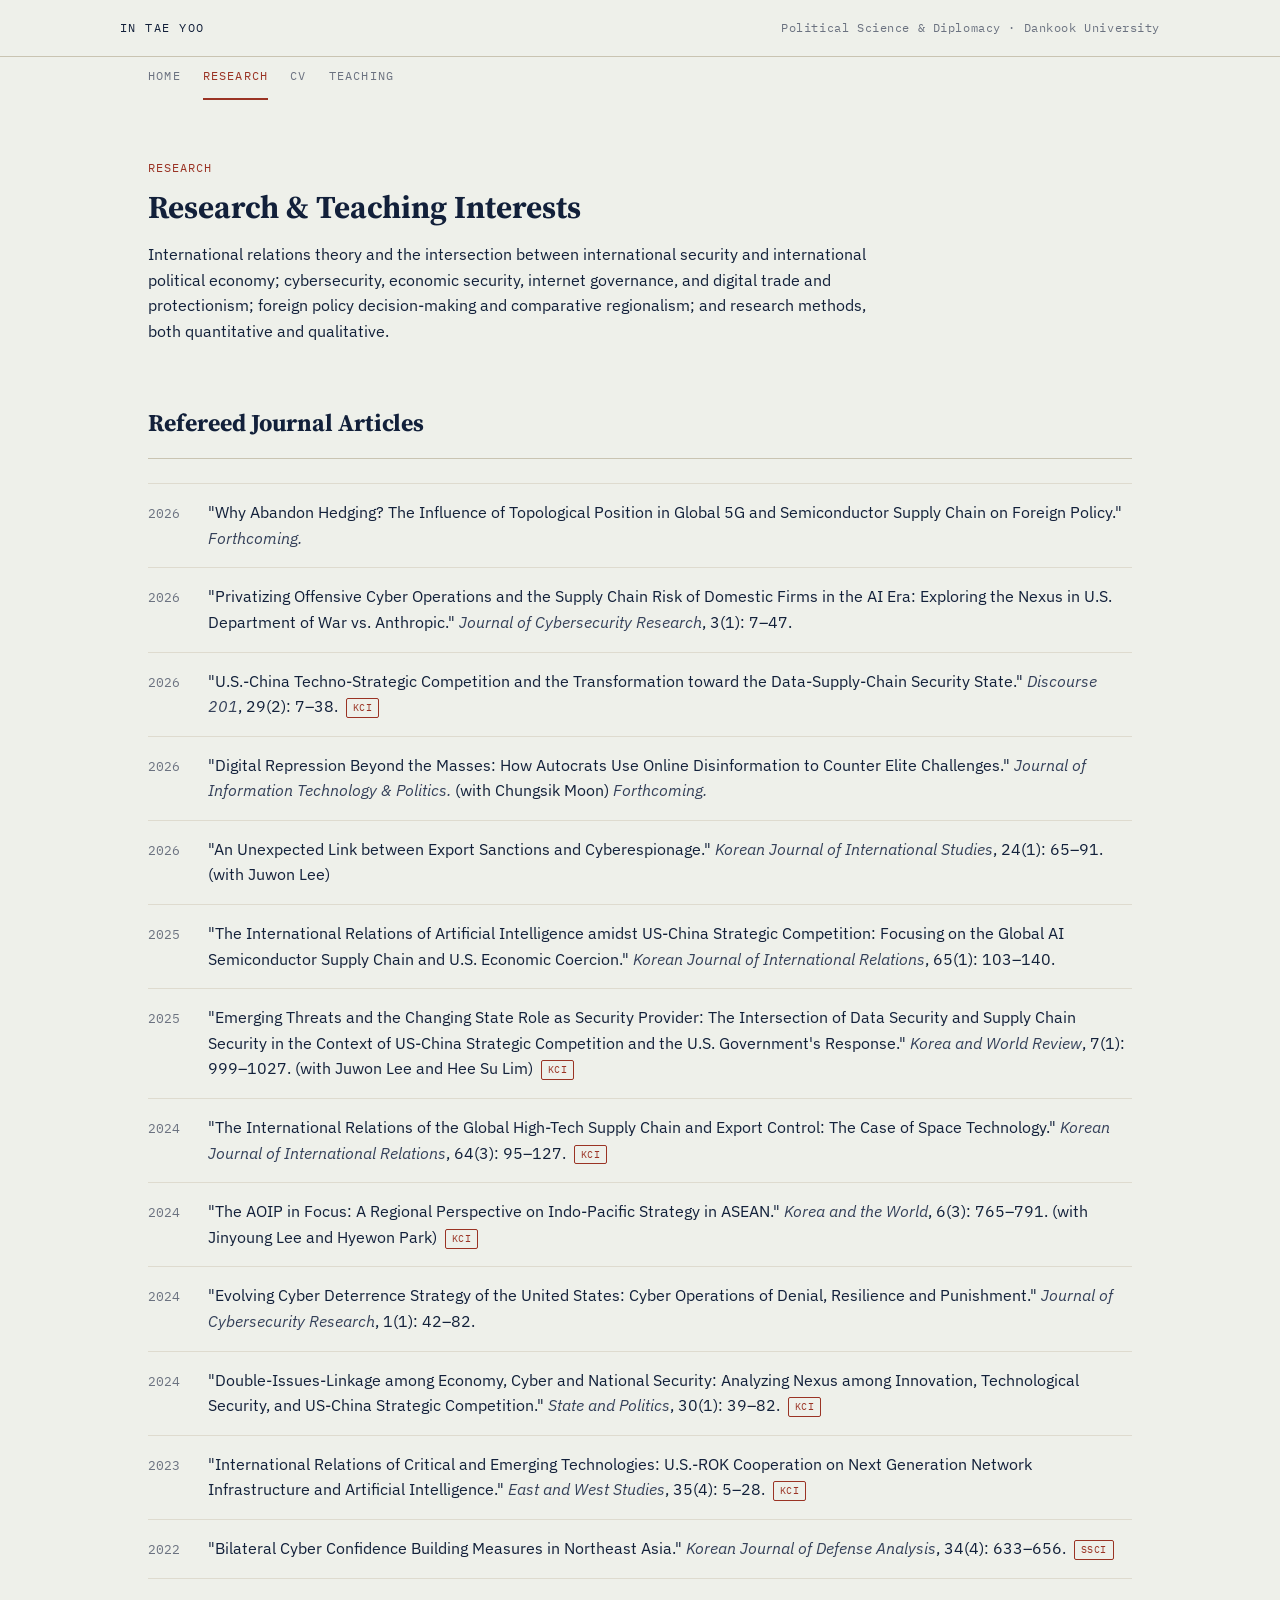
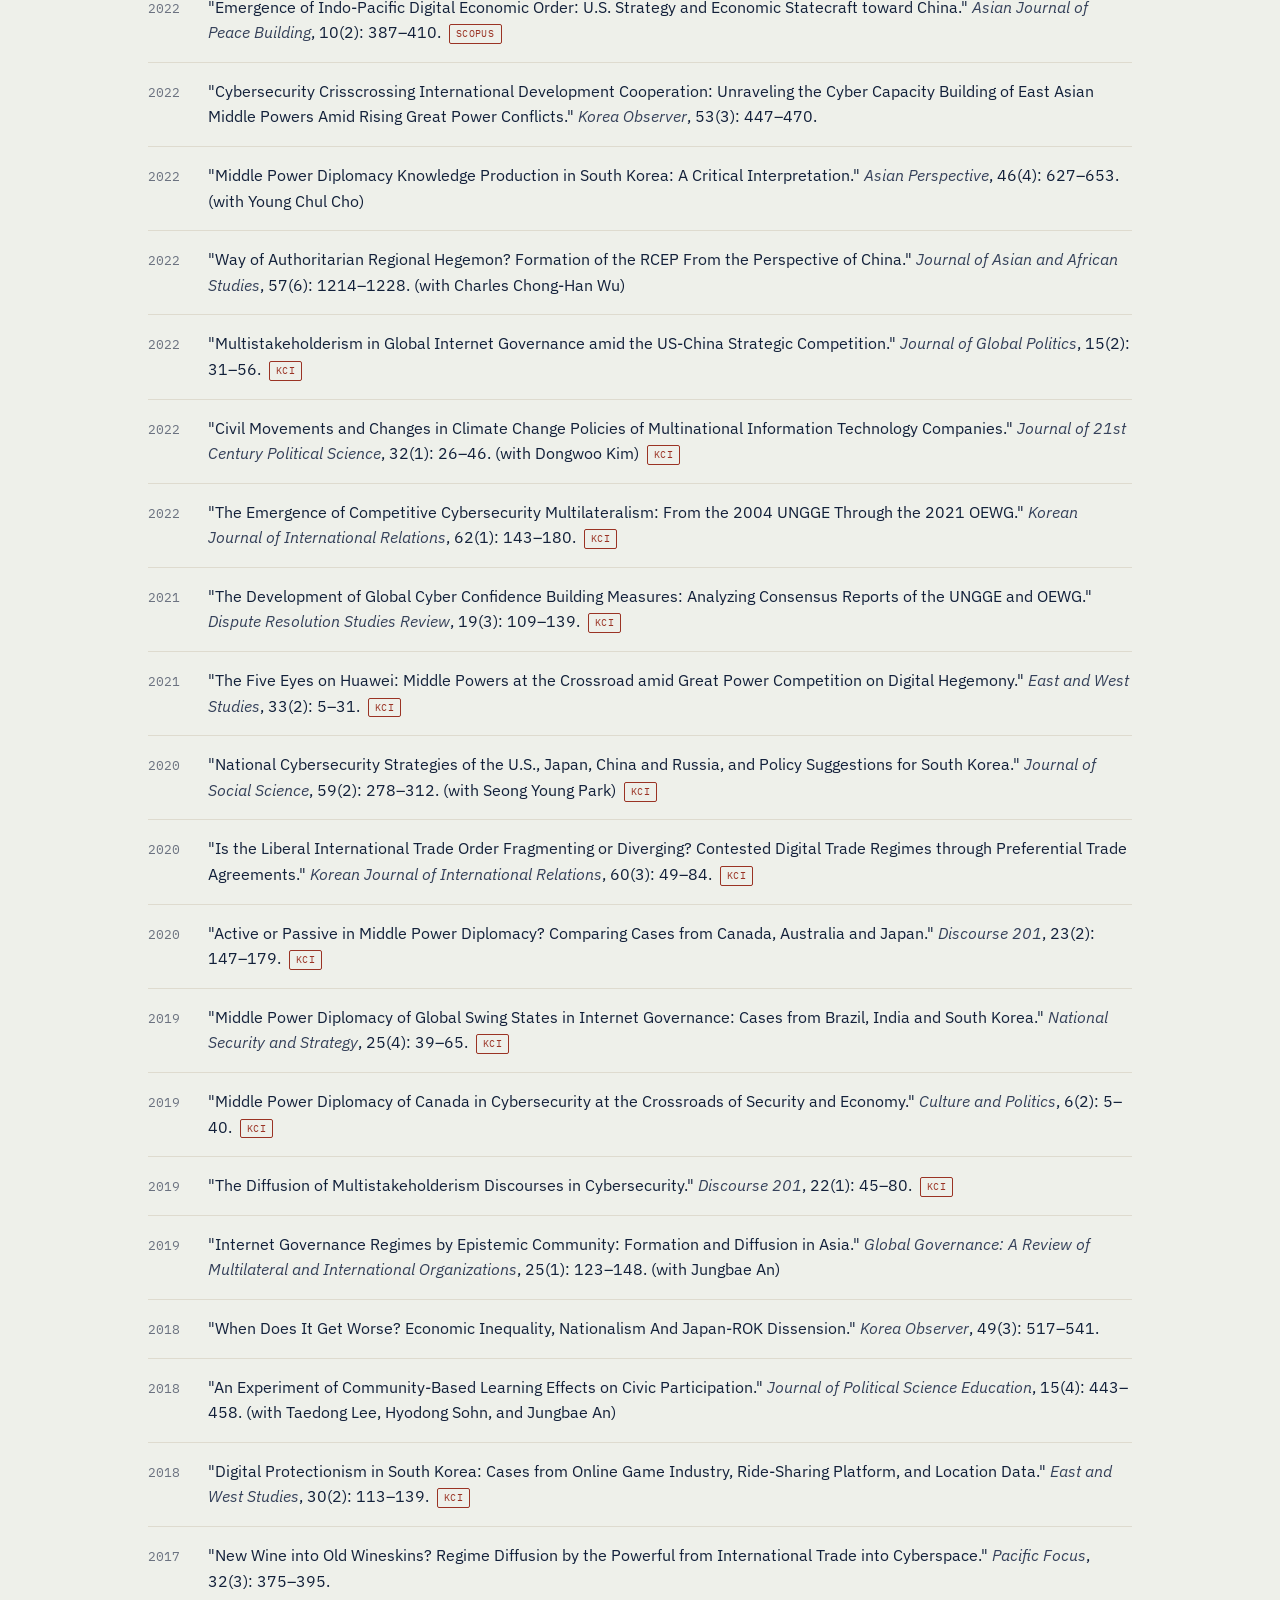
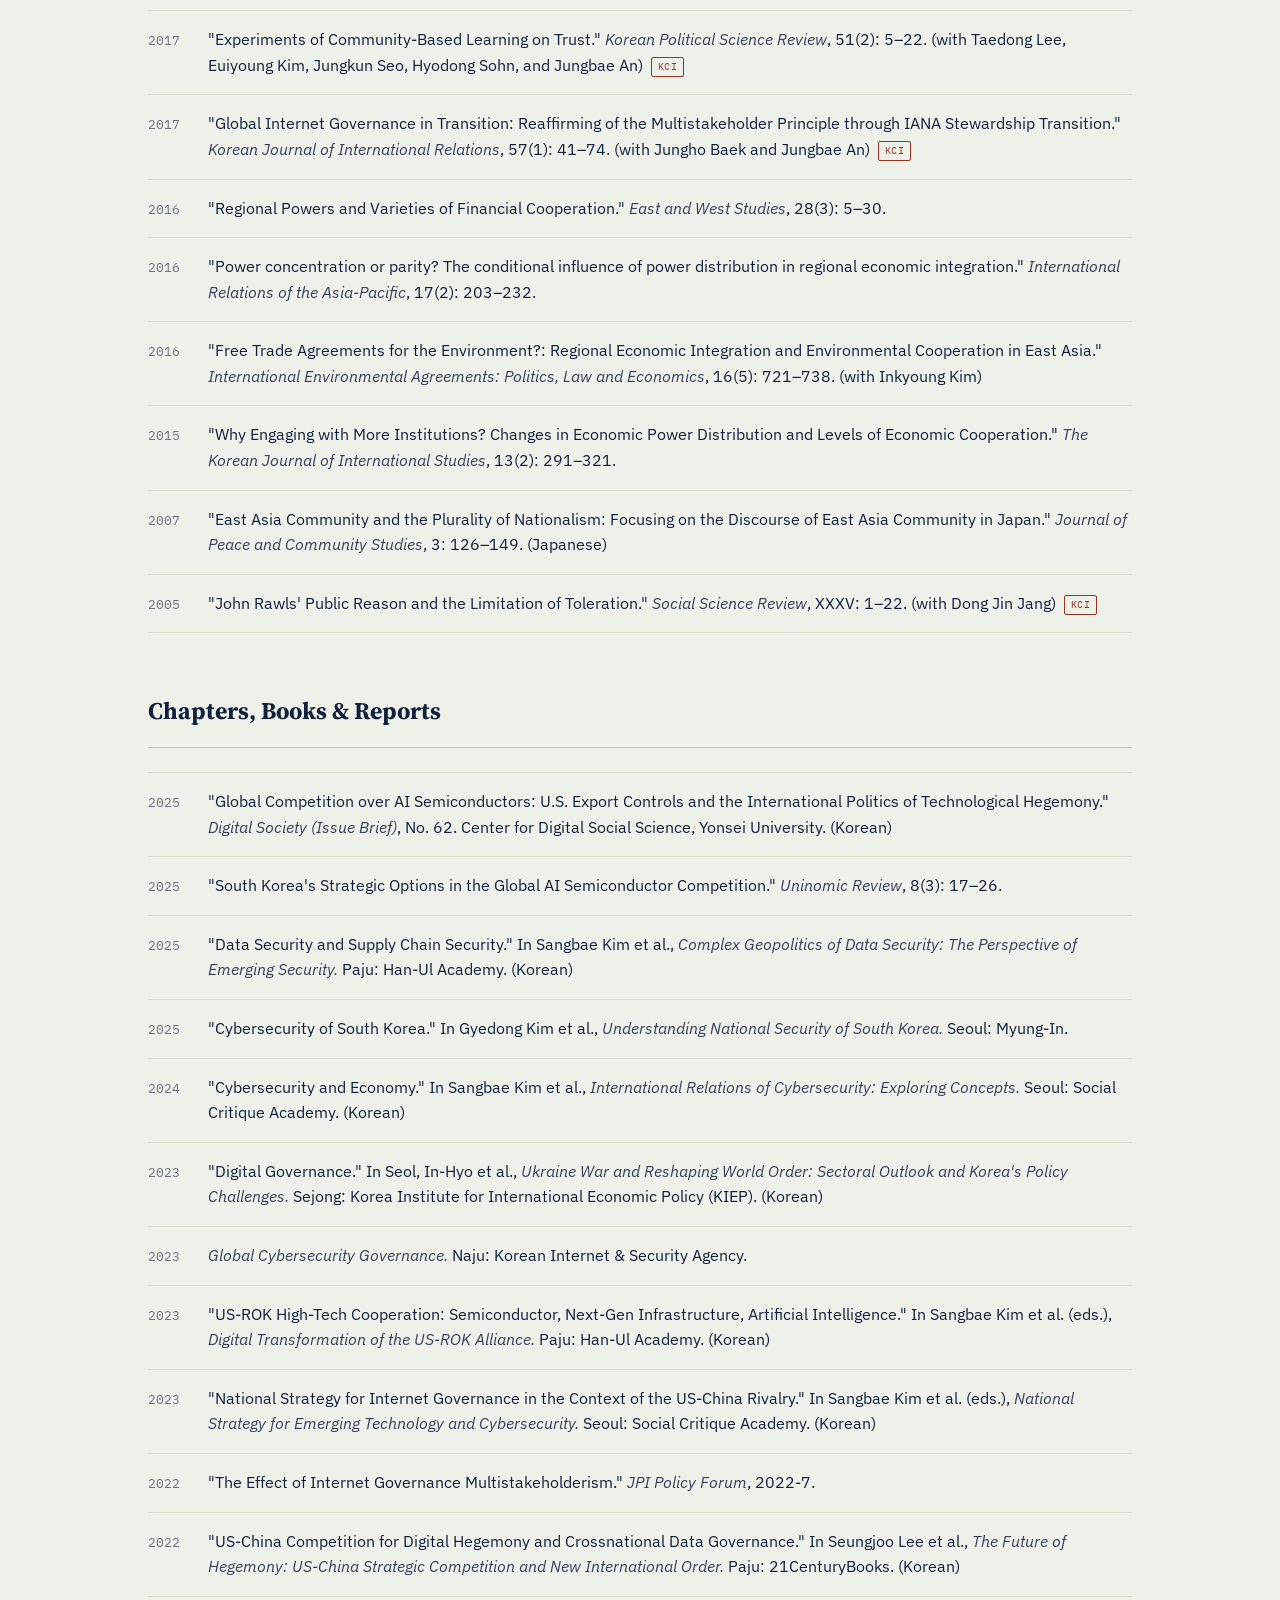
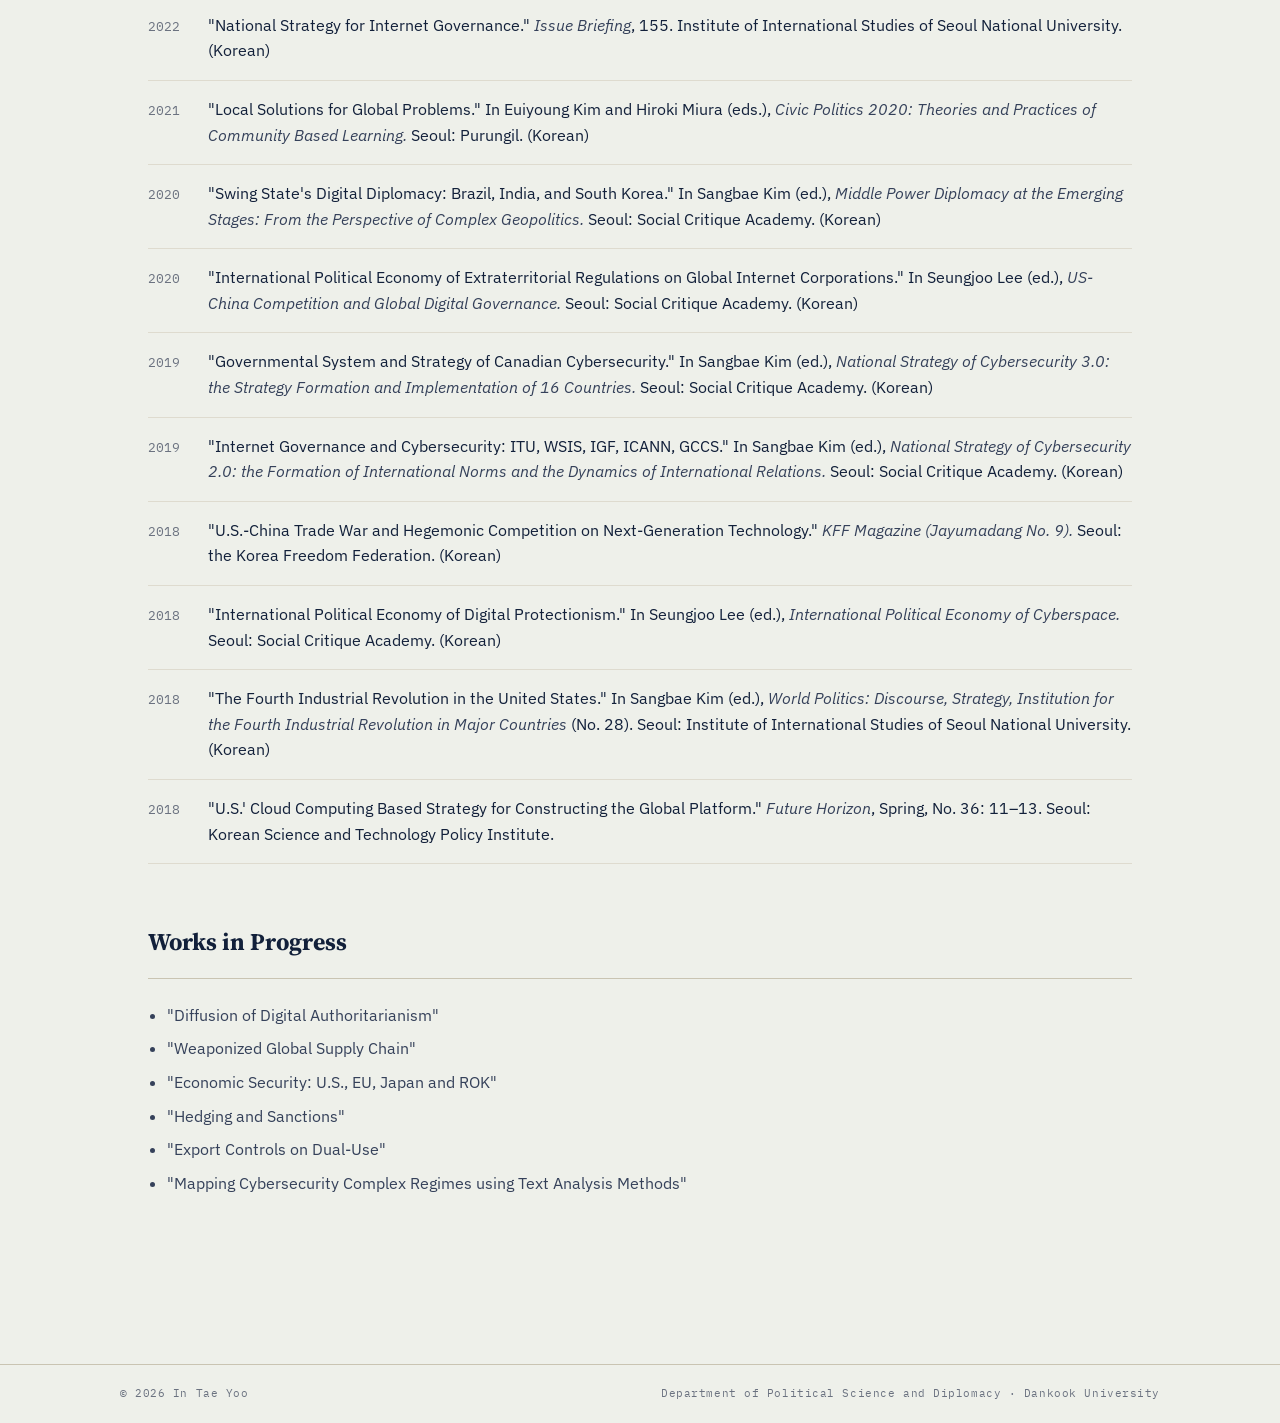
==== commit 4645843f: "Add files via upload" ====
--- a/research.html
+++ b/research.html
@@ -35,7 +35,7 @@
   <section>
     <div class="section-head"><h2>Refereed Journal Articles</h2></div>
     <ul class="pub-list">
-      <li><span class="pub-year">2026</span><span class="pub-body">"Why Change Alignment Strategy? How Supply Chain Topology Shapes Alignment in 5G and Semiconductors." <span class="venue">Forthcoming.</span></span></li>
+      <li><span class="pub-year">2026</span><span class="pub-body">"Why Abandon Hedging? The Influence of Topological Position in Global 5G and Semiconductor Supply Chain on Foreign Policy." <span class="venue">Forthcoming.</span></span></li>
       <li><span class="pub-year">2026</span><span class="pub-body">"Privatizing Offensive Cyber Operations and the Supply Chain Risk of Domestic Firms in the AI Era: Exploring the Nexus in U.S. Department of War vs. Anthropic." <span class="venue">Journal of Cybersecurity Research</span>, 3(1): 7–47.</span></li>
       <li><span class="pub-year">2026</span><span class="pub-body">"U.S.-China Techno-Strategic Competition and the Transformation toward the Data-Supply-Chain Security State." <span class="venue">Discourse 201</span>, 29(2): 7–38.<span class="tag">KCI</span></span></li>
       <li><span class="pub-year">2026</span><span class="pub-body">"Digital Repression Beyond the Masses: How Autocrats Use Online Disinformation to Counter Elite Challenges." <span class="venue">Journal of Information Technology &amp; Politics.</span> (with Chungsik Moon) <span class="venue">Forthcoming.</span></span></li>
@@ -52,30 +52,30 @@
       <li><span class="pub-year">2022</span><span class="pub-body">"Cybersecurity Crisscrossing International Development Cooperation: Unraveling the Cyber Capacity Building of East Asian Middle Powers Amid Rising Great Power Conflicts." <span class="venue">Korea Observer</span>, 53(3): 447–470.</span></li>
       <li><span class="pub-year">2022</span><span class="pub-body">"Middle Power Diplomacy Knowledge Production in South Korea: A Critical Interpretation." <span class="venue">Asian Perspective</span>, 46(4): 627–653. (with Young Chul Cho)</span></li>
       <li><span class="pub-year">2022</span><span class="pub-body">"Way of Authoritarian Regional Hegemon? Formation of the RCEP From the Perspective of China." <span class="venue">Journal of Asian and African Studies</span>, 57(6): 1214–1228. (with Charles Chong-Han Wu)</span></li>
-      <li><span class="pub-year">2022</span><span class="pub-body">"Multistakeholderism in Global Internet Governance amid the US-China Strategic Competition." <span class="venue">Journal of Global Politics</span>, 15(2): 31–56. (Korean)</span></li>
-      <li><span class="pub-year">2022</span><span class="pub-body">"Civil Movements and Changes in Climate Change Policies of Multinational Information Technology Companies." <span class="venue">Journal of 21st Century Political Science</span>, 32(1): 26–46. (with Dongwoo Kim) (Korean)</span></li>
-      <li><span class="pub-year">2022</span><span class="pub-body">"The Emergence of Competitive Cybersecurity Multilateralism: From the 2004 UNGGE Through the 2021 OEWG." <span class="venue">Korean Journal of International Relations</span>, 62(1): 143–180. (Korean)</span></li>
-      <li><span class="pub-year">2021</span><span class="pub-body">"The Development of Global Cyber Confidence Building Measures: Analyzing Consensus Reports of the UNGGE and OEWG." <span class="venue">Dispute Resolution Studies Review</span>, 19(3): 109–139. (Korean)</span></li>
-      <li><span class="pub-year">2021</span><span class="pub-body">"The Five Eyes on Huawei: Middle Powers at the Crossroad amid Great Power Competition on Digital Hegemony." <span class="venue">East and West Studies</span>, 33(2): 5–31. (Korean)</span></li>
-      <li><span class="pub-year">2020</span><span class="pub-body">"National Cybersecurity Strategies of the U.S., Japan, China and Russia, and Policy Suggestions for South Korea." <span class="venue">Journal of Social Science</span>, 59(2): 278–312. (with Seong Young Park) (Korean)</span></li>
-      <li><span class="pub-year">2020</span><span class="pub-body">"Is the Liberal International Trade Order Fragmenting or Diverging? Contested Digital Trade Regimes through Preferential Trade Agreements." <span class="venue">Korean Journal of International Relations</span>, 60(3): 49–84. (Korean)</span></li>
-      <li><span class="pub-year">2020</span><span class="pub-body">"Active or Passive in Middle Power Diplomacy? Comparing Cases from Canada, Australia and Japan." <span class="venue">Discourse 201</span>, 23(2): 147–179. (Korean)</span></li>
-      <li><span class="pub-year">2019</span><span class="pub-body">"Middle Power Diplomacy of Global Swing States in Internet Governance: Cases from Brazil, India and South Korea." <span class="venue">National Security and Strategy</span>, 25(4): 39–65. (Korean)</span></li>
-      <li><span class="pub-year">2019</span><span class="pub-body">"Middle Power Diplomacy of Canada in Cybersecurity at the Crossroads of Security and Economy." <span class="venue">Culture and Politics</span>, 6(2): 5–40. (Korean)</span></li>
-      <li><span class="pub-year">2019</span><span class="pub-body">"The Diffusion of Multistakeholderism Discourses in Cybersecurity." <span class="venue">Discourse 201</span>, 22(1): 45–80. (Korean)</span></li>
+      <li><span class="pub-year">2022</span><span class="pub-body">"Multistakeholderism in Global Internet Governance amid the US-China Strategic Competition." <span class="venue">Journal of Global Politics</span>, 15(2): 31–56.<span class="tag">KCI</span></span></li>
+      <li><span class="pub-year">2022</span><span class="pub-body">"Civil Movements and Changes in Climate Change Policies of Multinational Information Technology Companies." <span class="venue">Journal of 21st Century Political Science</span>, 32(1): 26–46. (with Dongwoo Kim)<span class="tag">KCI</span></span></li>
+      <li><span class="pub-year">2022</span><span class="pub-body">"The Emergence of Competitive Cybersecurity Multilateralism: From the 2004 UNGGE Through the 2021 OEWG." <span class="venue">Korean Journal of International Relations</span>, 62(1): 143–180.<span class="tag">KCI</span></span></li>
+      <li><span class="pub-year">2021</span><span class="pub-body">"The Development of Global Cyber Confidence Building Measures: Analyzing Consensus Reports of the UNGGE and OEWG." <span class="venue">Dispute Resolution Studies Review</span>, 19(3): 109–139.<span class="tag">KCI</span></span></li>
+      <li><span class="pub-year">2021</span><span class="pub-body">"The Five Eyes on Huawei: Middle Powers at the Crossroad amid Great Power Competition on Digital Hegemony." <span class="venue">East and West Studies</span>, 33(2): 5–31.<span class="tag">KCI</span></span></li>
+      <li><span class="pub-year">2020</span><span class="pub-body">"National Cybersecurity Strategies of the U.S., Japan, China and Russia, and Policy Suggestions for South Korea." <span class="venue">Journal of Social Science</span>, 59(2): 278–312. (with Seong Young Park)<span class="tag">KCI</span></span></li>
+      <li><span class="pub-year">2020</span><span class="pub-body">"Is the Liberal International Trade Order Fragmenting or Diverging? Contested Digital Trade Regimes through Preferential Trade Agreements." <span class="venue">Korean Journal of International Relations</span>, 60(3): 49–84.<span class="tag">KCI</span></span></li>
+      <li><span class="pub-year">2020</span><span class="pub-body">"Active or Passive in Middle Power Diplomacy? Comparing Cases from Canada, Australia and Japan." <span class="venue">Discourse 201</span>, 23(2): 147–179.<span class="tag">KCI</span></span></li>
+      <li><span class="pub-year">2019</span><span class="pub-body">"Middle Power Diplomacy of Global Swing States in Internet Governance: Cases from Brazil, India and South Korea." <span class="venue">National Security and Strategy</span>, 25(4): 39–65.<span class="tag">KCI</span></span></li>
+      <li><span class="pub-year">2019</span><span class="pub-body">"Middle Power Diplomacy of Canada in Cybersecurity at the Crossroads of Security and Economy." <span class="venue">Culture and Politics</span>, 6(2): 5–40.<span class="tag">KCI</span></span></li>
+      <li><span class="pub-year">2019</span><span class="pub-body">"The Diffusion of Multistakeholderism Discourses in Cybersecurity." <span class="venue">Discourse 201</span>, 22(1): 45–80.<span class="tag">KCI</span></span></li>
       <li><span class="pub-year">2019</span><span class="pub-body">"Internet Governance Regimes by Epistemic Community: Formation and Diffusion in Asia." <span class="venue">Global Governance: A Review of Multilateral and International Organizations</span>, 25(1): 123–148. (with Jungbae An)</span></li>
       <li><span class="pub-year">2018</span><span class="pub-body">"When Does It Get Worse? Economic Inequality, Nationalism And Japan-ROK Dissension." <span class="venue">Korea Observer</span>, 49(3): 517–541.</span></li>
       <li><span class="pub-year">2018</span><span class="pub-body">"An Experiment of Community-Based Learning Effects on Civic Participation." <span class="venue">Journal of Political Science Education</span>, 15(4): 443–458. (with Taedong Lee, Hyodong Sohn, and Jungbae An)</span></li>
-      <li><span class="pub-year">2018</span><span class="pub-body">"Digital Protectionism in South Korea: Cases from Online Game Industry, Ride-Sharing Platform, and Location Data." <span class="venue">East and West Studies</span>, 30(2): 113–139. (Korean)</span></li>
+      <li><span class="pub-year">2018</span><span class="pub-body">"Digital Protectionism in South Korea: Cases from Online Game Industry, Ride-Sharing Platform, and Location Data." <span class="venue">East and West Studies</span>, 30(2): 113–139.<span class="tag">KCI</span></span></li>
       <li><span class="pub-year">2017</span><span class="pub-body">"New Wine into Old Wineskins? Regime Diffusion by the Powerful from International Trade into Cyberspace." <span class="venue">Pacific Focus</span>, 32(3): 375–395.</span></li>
-      <li><span class="pub-year">2017</span><span class="pub-body">"Experiments of Community-Based Learning on Trust." <span class="venue">Korean Political Science Review</span>, 51(2): 5–22. (with Taedong Lee, Euiyoung Kim, Jungkun Seo, Hyodong Sohn, and Jungbae An) (Korean)</span></li>
-      <li><span class="pub-year">2017</span><span class="pub-body">"Global Internet Governance in Transition: Reaffirming of the Multistakeholder Principle through IANA Stewardship Transition." <span class="venue">Korean Journal of International Relations</span>, 57(1): 41–74. (with Jungho Baek and Jungbae An) (Korean)</span></li>
+      <li><span class="pub-year">2017</span><span class="pub-body">"Experiments of Community-Based Learning on Trust." <span class="venue">Korean Political Science Review</span>, 51(2): 5–22. (with Taedong Lee, Euiyoung Kim, Jungkun Seo, Hyodong Sohn, and Jungbae An)<span class="tag">KCI</span></span></li>
+      <li><span class="pub-year">2017</span><span class="pub-body">"Global Internet Governance in Transition: Reaffirming of the Multistakeholder Principle through IANA Stewardship Transition." <span class="venue">Korean Journal of International Relations</span>, 57(1): 41–74. (with Jungho Baek and Jungbae An)<span class="tag">KCI</span></span></li>
       <li><span class="pub-year">2016</span><span class="pub-body">"Regional Powers and Varieties of Financial Cooperation." <span class="venue">East and West Studies</span>, 28(3): 5–30.</span></li>
       <li><span class="pub-year">2016</span><span class="pub-body">"Power concentration or parity? The conditional influence of power distribution in regional economic integration." <span class="venue">International Relations of the Asia-Pacific</span>, 17(2): 203–232.</span></li>
       <li><span class="pub-year">2016</span><span class="pub-body">"Free Trade Agreements for the Environment?: Regional Economic Integration and Environmental Cooperation in East Asia." <span class="venue">International Environmental Agreements: Politics, Law and Economics</span>, 16(5): 721–738. (with Inkyoung Kim)</span></li>
       <li><span class="pub-year">2015</span><span class="pub-body">"Why Engaging with More Institutions? Changes in Economic Power Distribution and Levels of Economic Cooperation." <span class="venue">The Korean Journal of International Studies</span>, 13(2): 291–321.</span></li>
       <li><span class="pub-year">2007</span><span class="pub-body">"East Asia Community and the Plurality of Nationalism: Focusing on the Discourse of East Asia Community in Japan." <span class="venue">Journal of Peace and Community Studies</span>, 3: 126–149. (Japanese)</span></li>
-      <li><span class="pub-year">2005</span><span class="pub-body">"John Rawls' Public Reason and the Limitation of Toleration." <span class="venue">Social Science Review</span>, XXXV: 1–22. (with Dong Jin Jang) (Korean)</span></li>
+      <li><span class="pub-year">2005</span><span class="pub-body">"John Rawls' Public Reason and the Limitation of Toleration." <span class="venue">Social Science Review</span>, XXXV: 1–22. (with Dong Jin Jang)<span class="tag">KCI</span></span></li>
     </ul>
   </section>
 
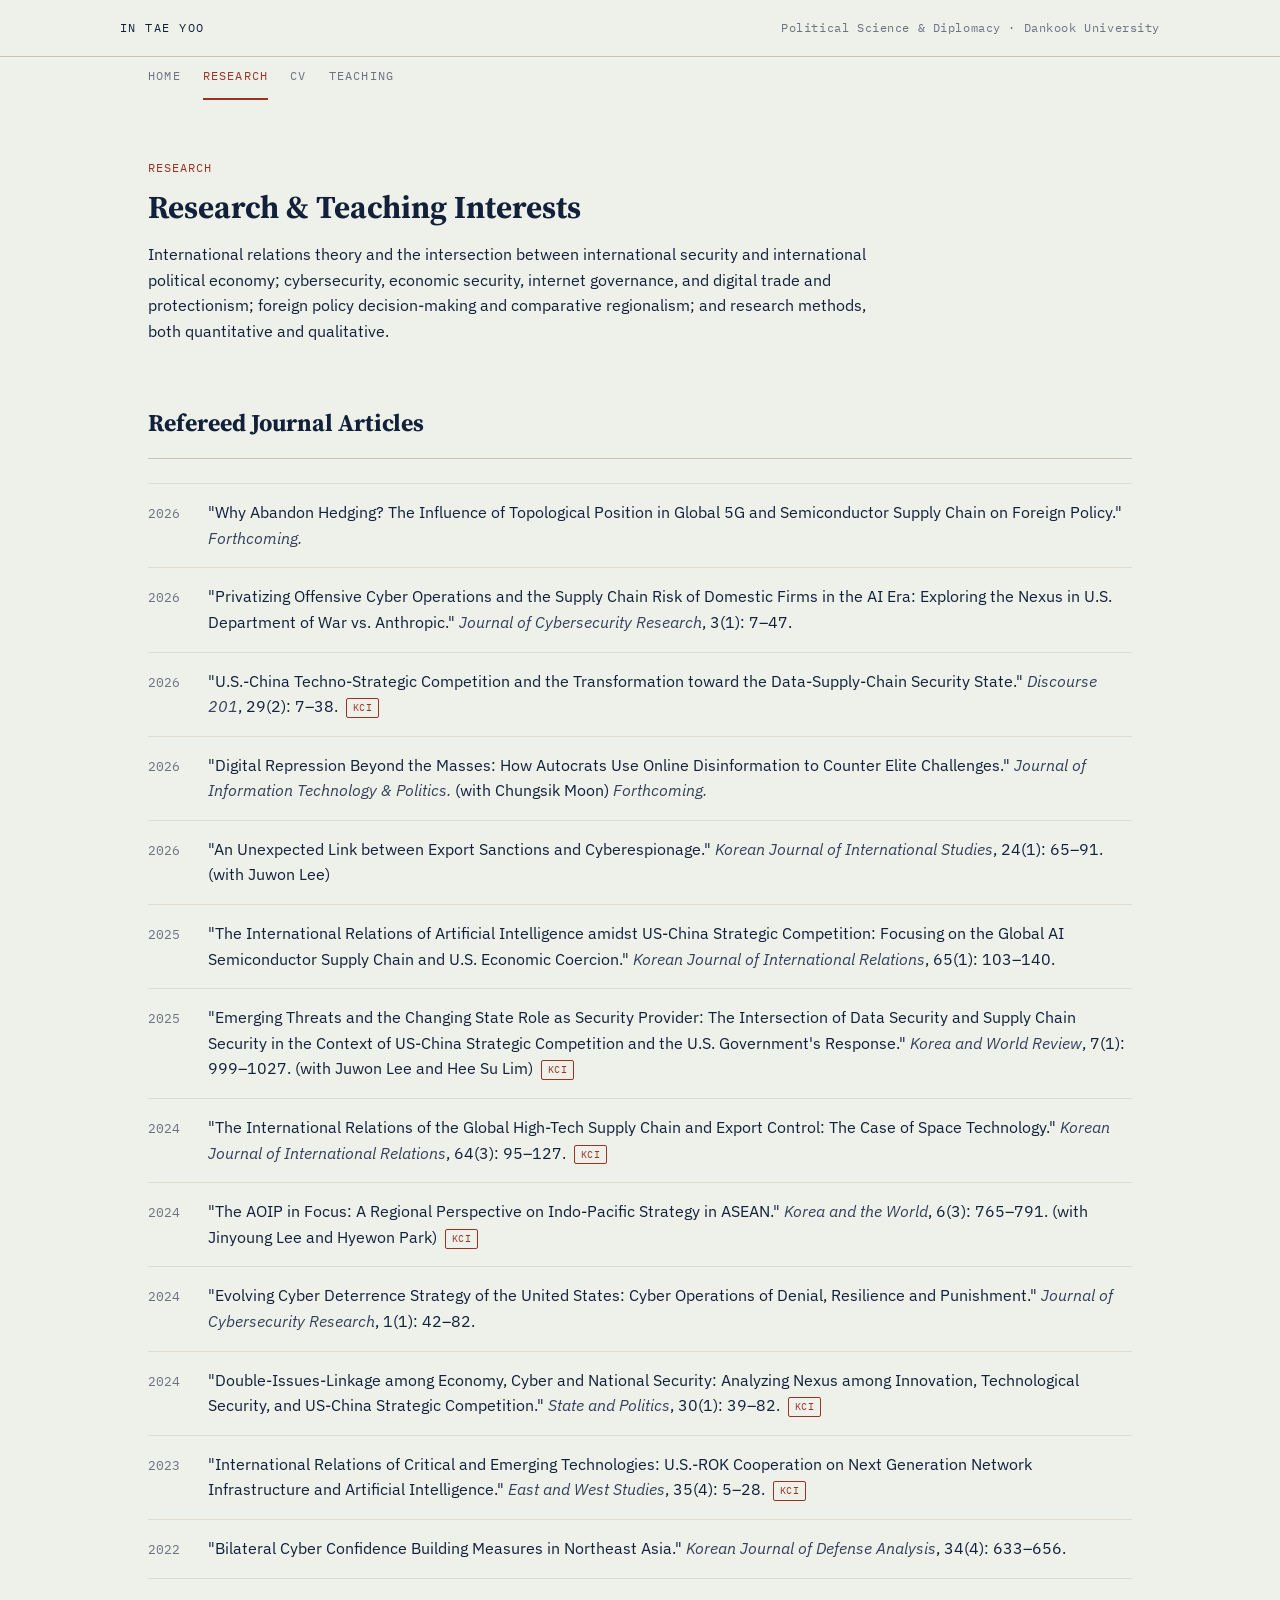
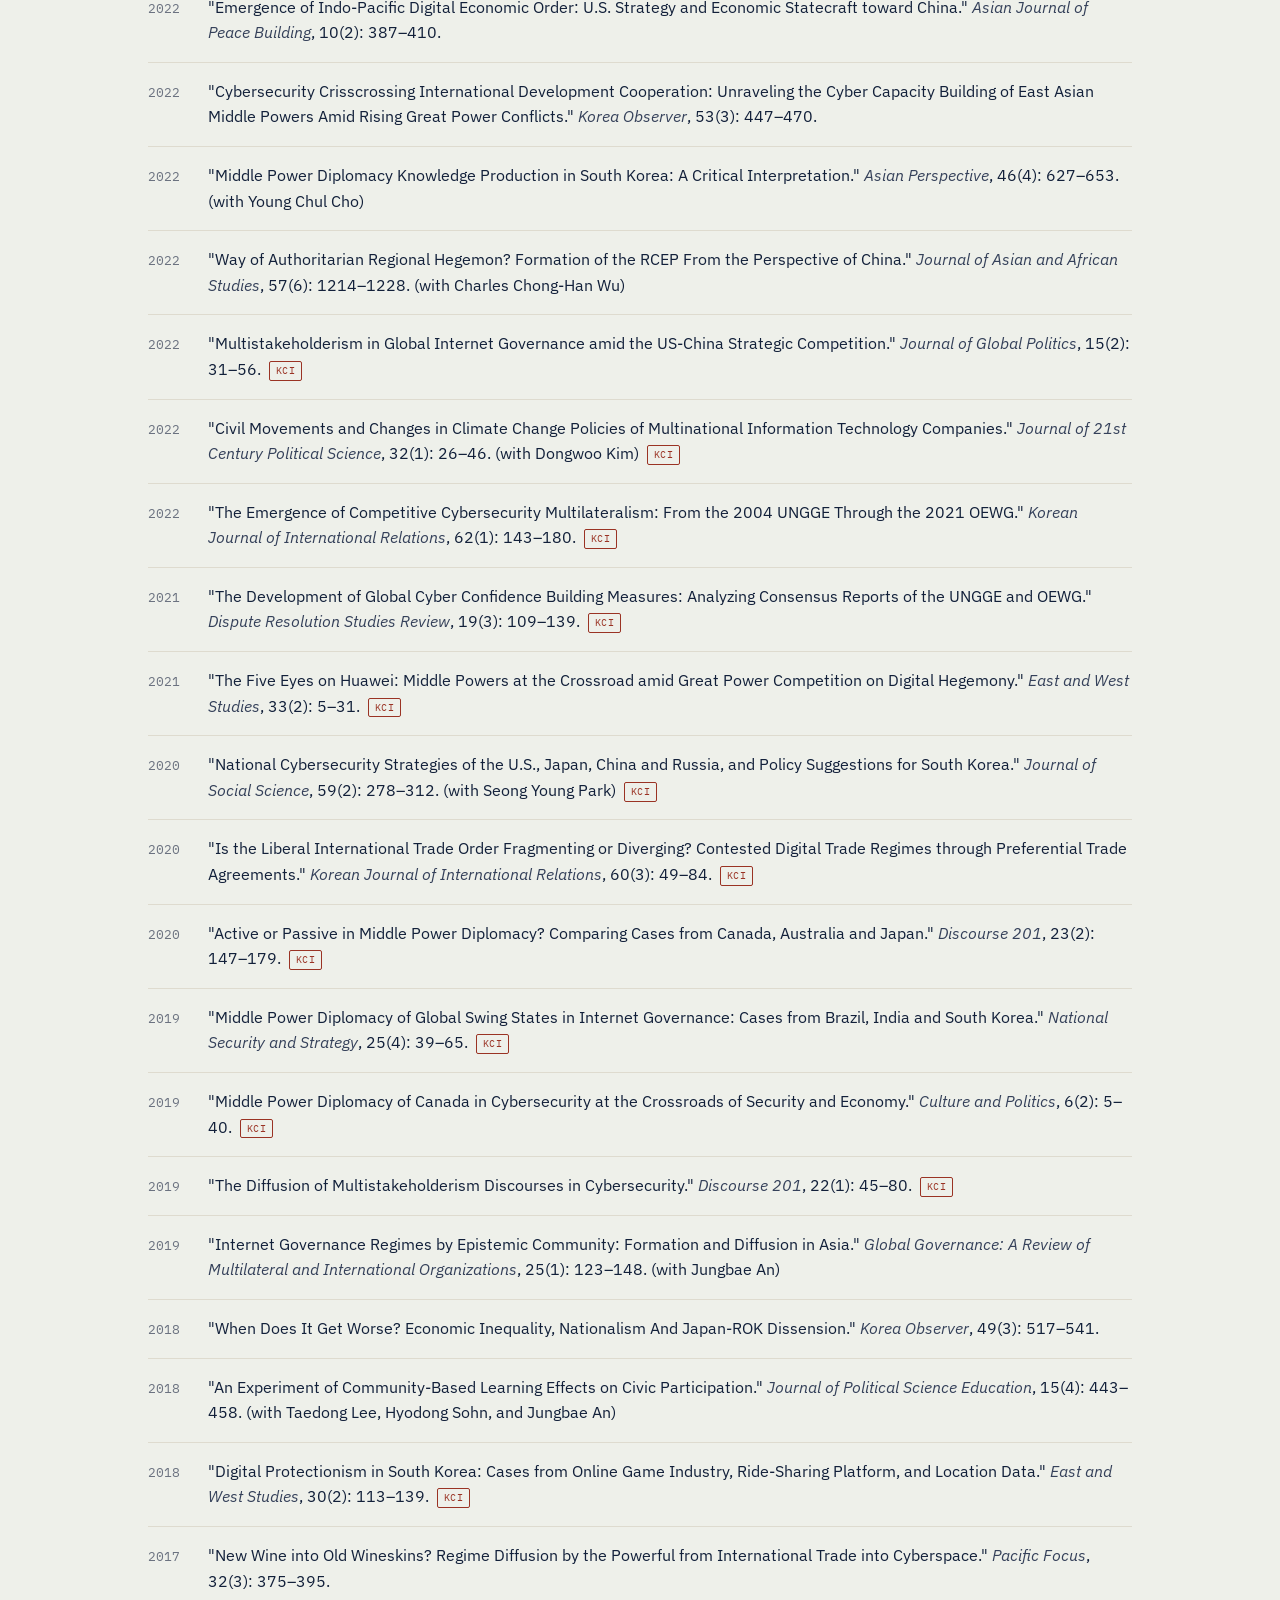
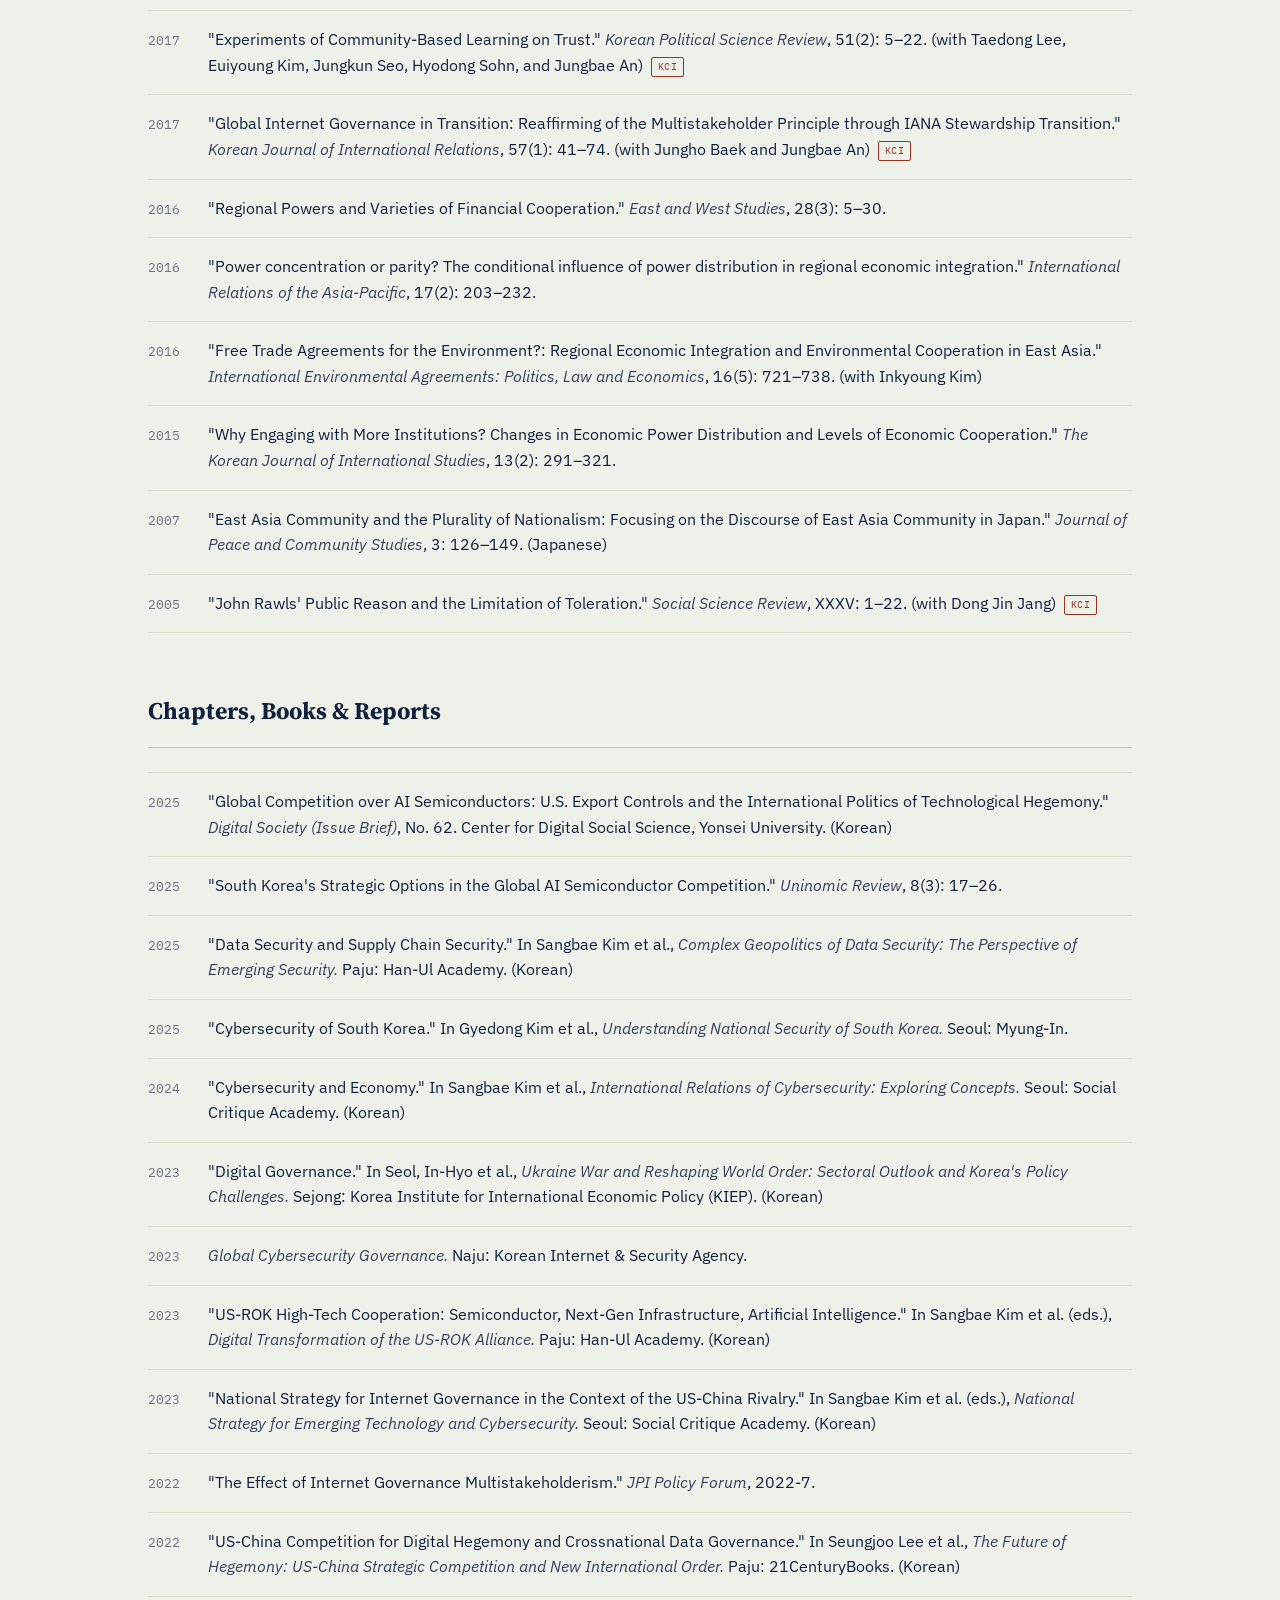
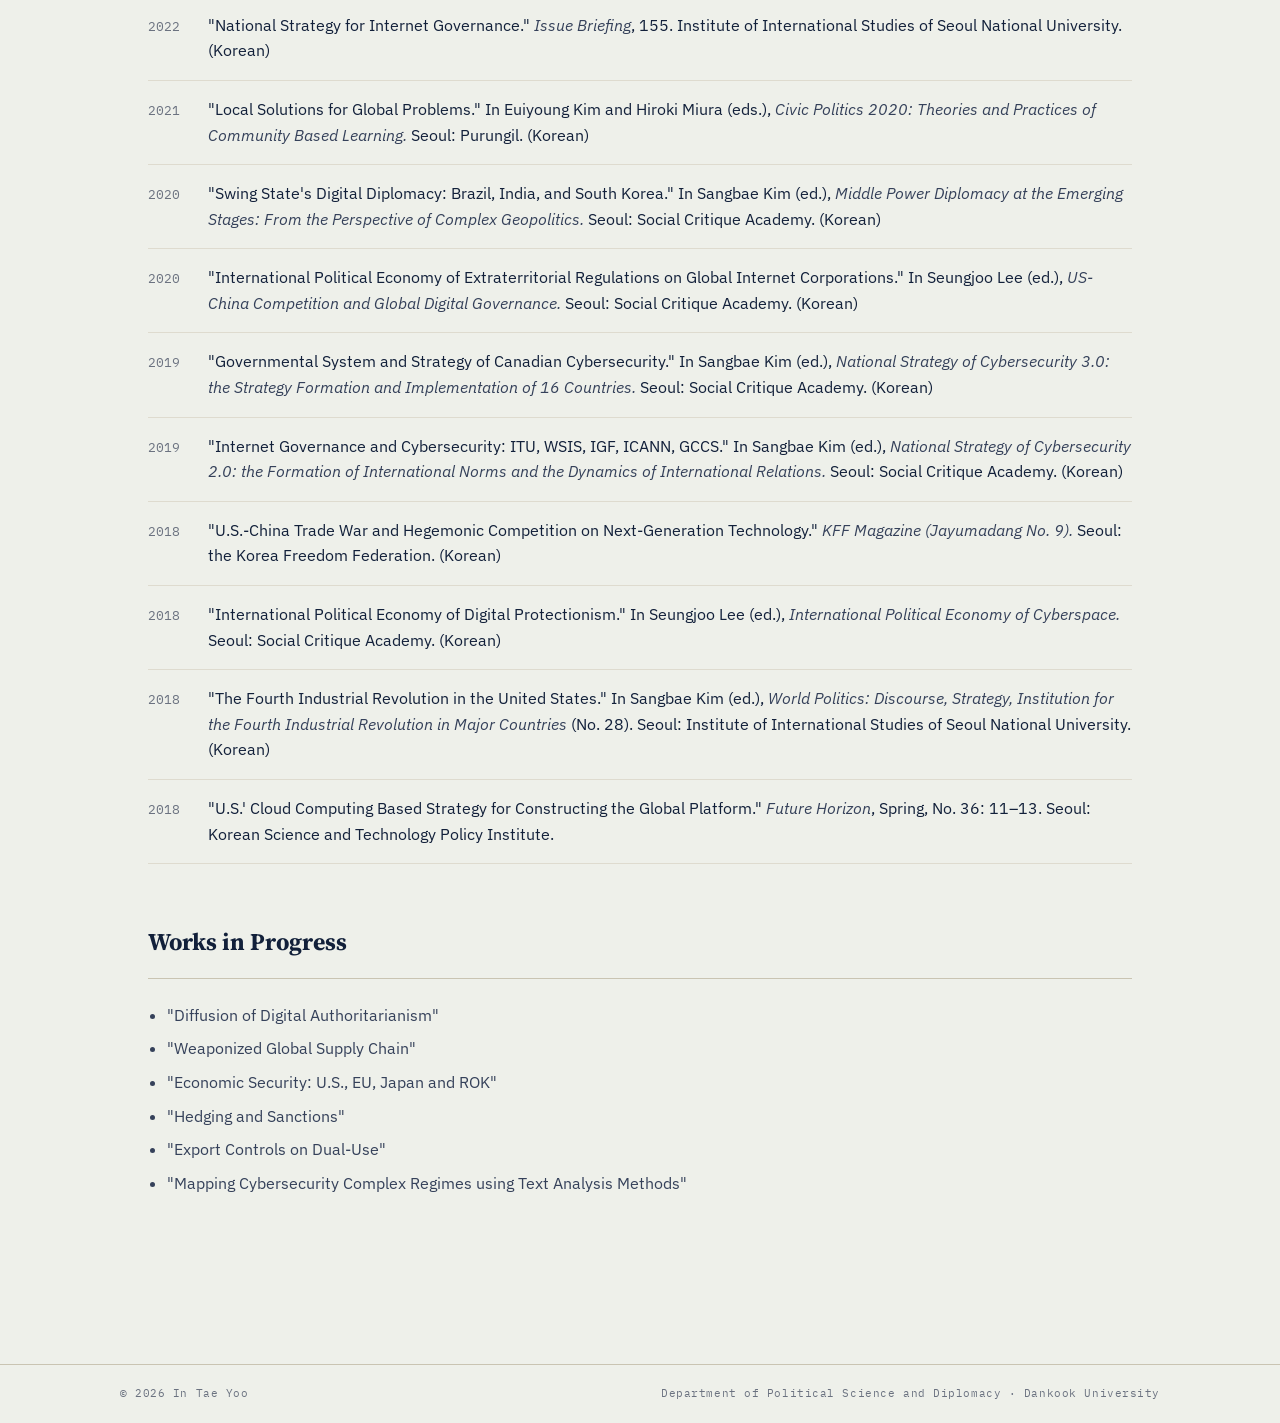
==== commit 54cb8c8c: "Update research.html" ====
--- a/research.html
+++ b/research.html
@@ -47,8 +47,8 @@
       <li><span class="pub-year">2024</span><span class="pub-body">"Evolving Cyber Deterrence Strategy of the United States: Cyber Operations of Denial, Resilience and Punishment." <span class="venue">Journal of Cybersecurity Research</span>, 1(1): 42–82.</span></li>
       <li><span class="pub-year">2024</span><span class="pub-body">"Double-Issues-Linkage among Economy, Cyber and National Security: Analyzing Nexus among Innovation, Technological Security, and US-China Strategic Competition." <span class="venue">State and Politics</span>, 30(1): 39–82.<span class="tag">KCI</span></span></li>
       <li><span class="pub-year">2023</span><span class="pub-body">"International Relations of Critical and Emerging Technologies: U.S.-ROK Cooperation on Next Generation Network Infrastructure and Artificial Intelligence." <span class="venue">East and West Studies</span>, 35(4): 5–28.<span class="tag">KCI</span></span></li>
-      <li><span class="pub-year">2022</span><span class="pub-body">"Bilateral Cyber Confidence Building Measures in Northeast Asia." <span class="venue">Korean Journal of Defense Analysis</span>, 34(4): 633–656.<span class="tag">SSCI</span></span></li>
-      <li><span class="pub-year">2022</span><span class="pub-body">"Emergence of Indo-Pacific Digital Economic Order: U.S. Strategy and Economic Statecraft toward China." <span class="venue">Asian Journal of Peace Building</span>, 10(2): 387–410.<span class="tag">SCOPUS</span></span></li>
+      <li><span class="pub-year">2022</span><span class="pub-body">"Bilateral Cyber Confidence Building Measures in Northeast Asia." <span class="venue">Korean Journal of Defense Analysis</span>, 34(4): 633–656.</span></li>
+      <li><span class="pub-year">2022</span><span class="pub-body">"Emergence of Indo-Pacific Digital Economic Order: U.S. Strategy and Economic Statecraft toward China." <span class="venue">Asian Journal of Peace Building</span>, 10(2): 387–410.</span></li>
       <li><span class="pub-year">2022</span><span class="pub-body">"Cybersecurity Crisscrossing International Development Cooperation: Unraveling the Cyber Capacity Building of East Asian Middle Powers Amid Rising Great Power Conflicts." <span class="venue">Korea Observer</span>, 53(3): 447–470.</span></li>
       <li><span class="pub-year">2022</span><span class="pub-body">"Middle Power Diplomacy Knowledge Production in South Korea: A Critical Interpretation." <span class="venue">Asian Perspective</span>, 46(4): 627–653. (with Young Chul Cho)</span></li>
       <li><span class="pub-year">2022</span><span class="pub-body">"Way of Authoritarian Regional Hegemon? Formation of the RCEP From the Perspective of China." <span class="venue">Journal of Asian and African Studies</span>, 57(6): 1214–1228. (with Charles Chong-Han Wu)</span></li>
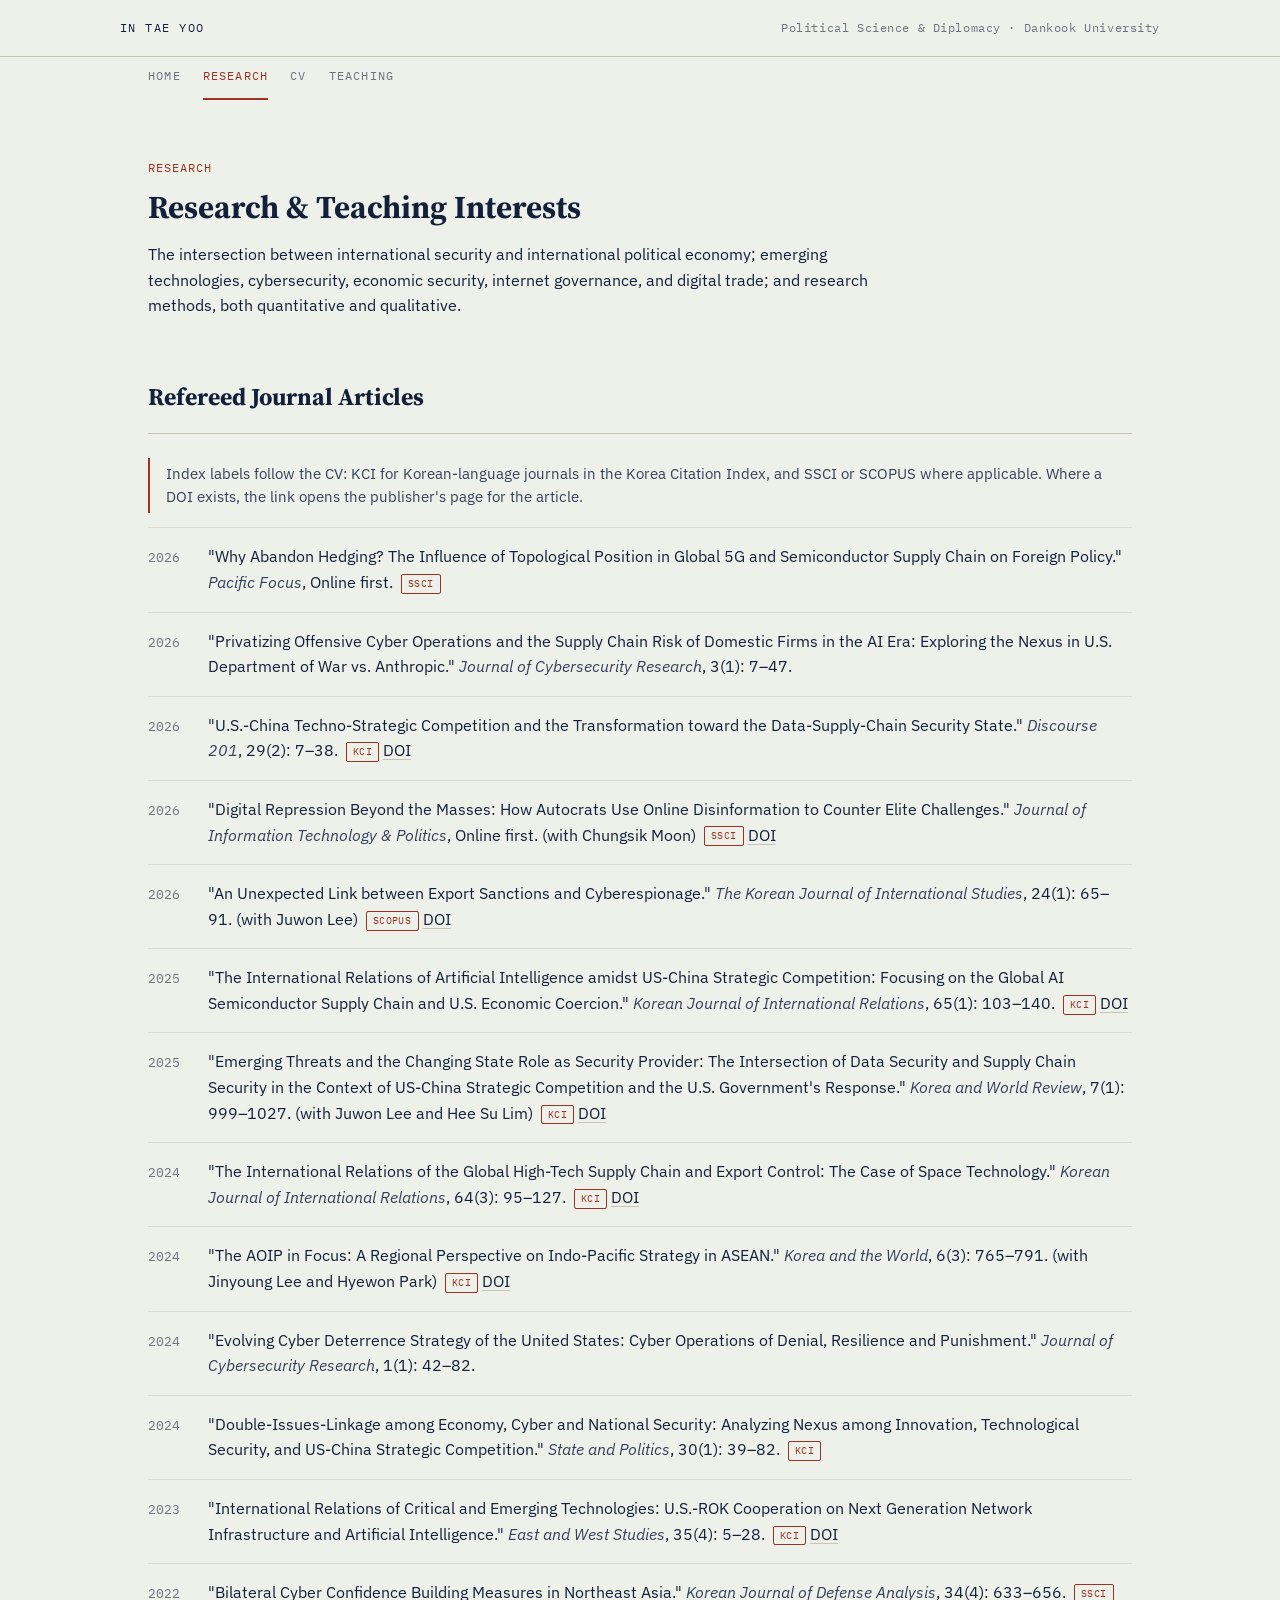
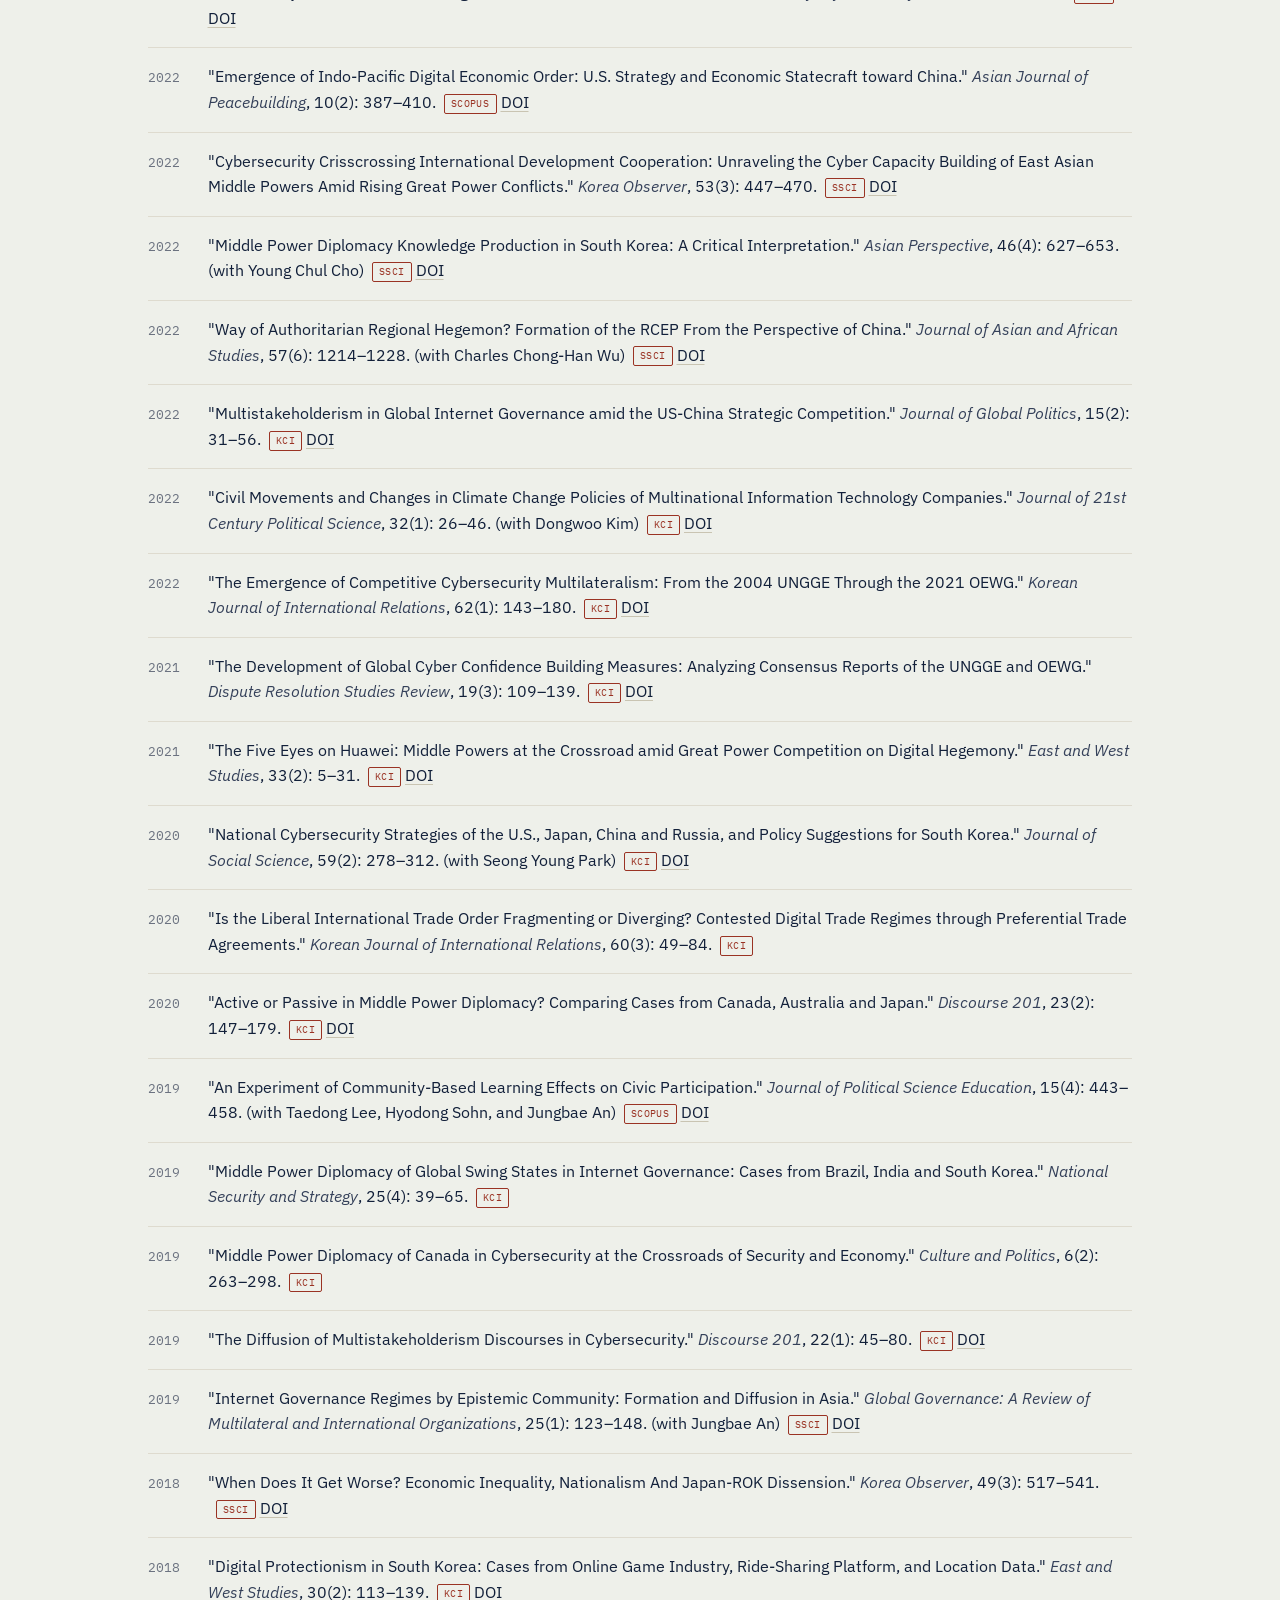
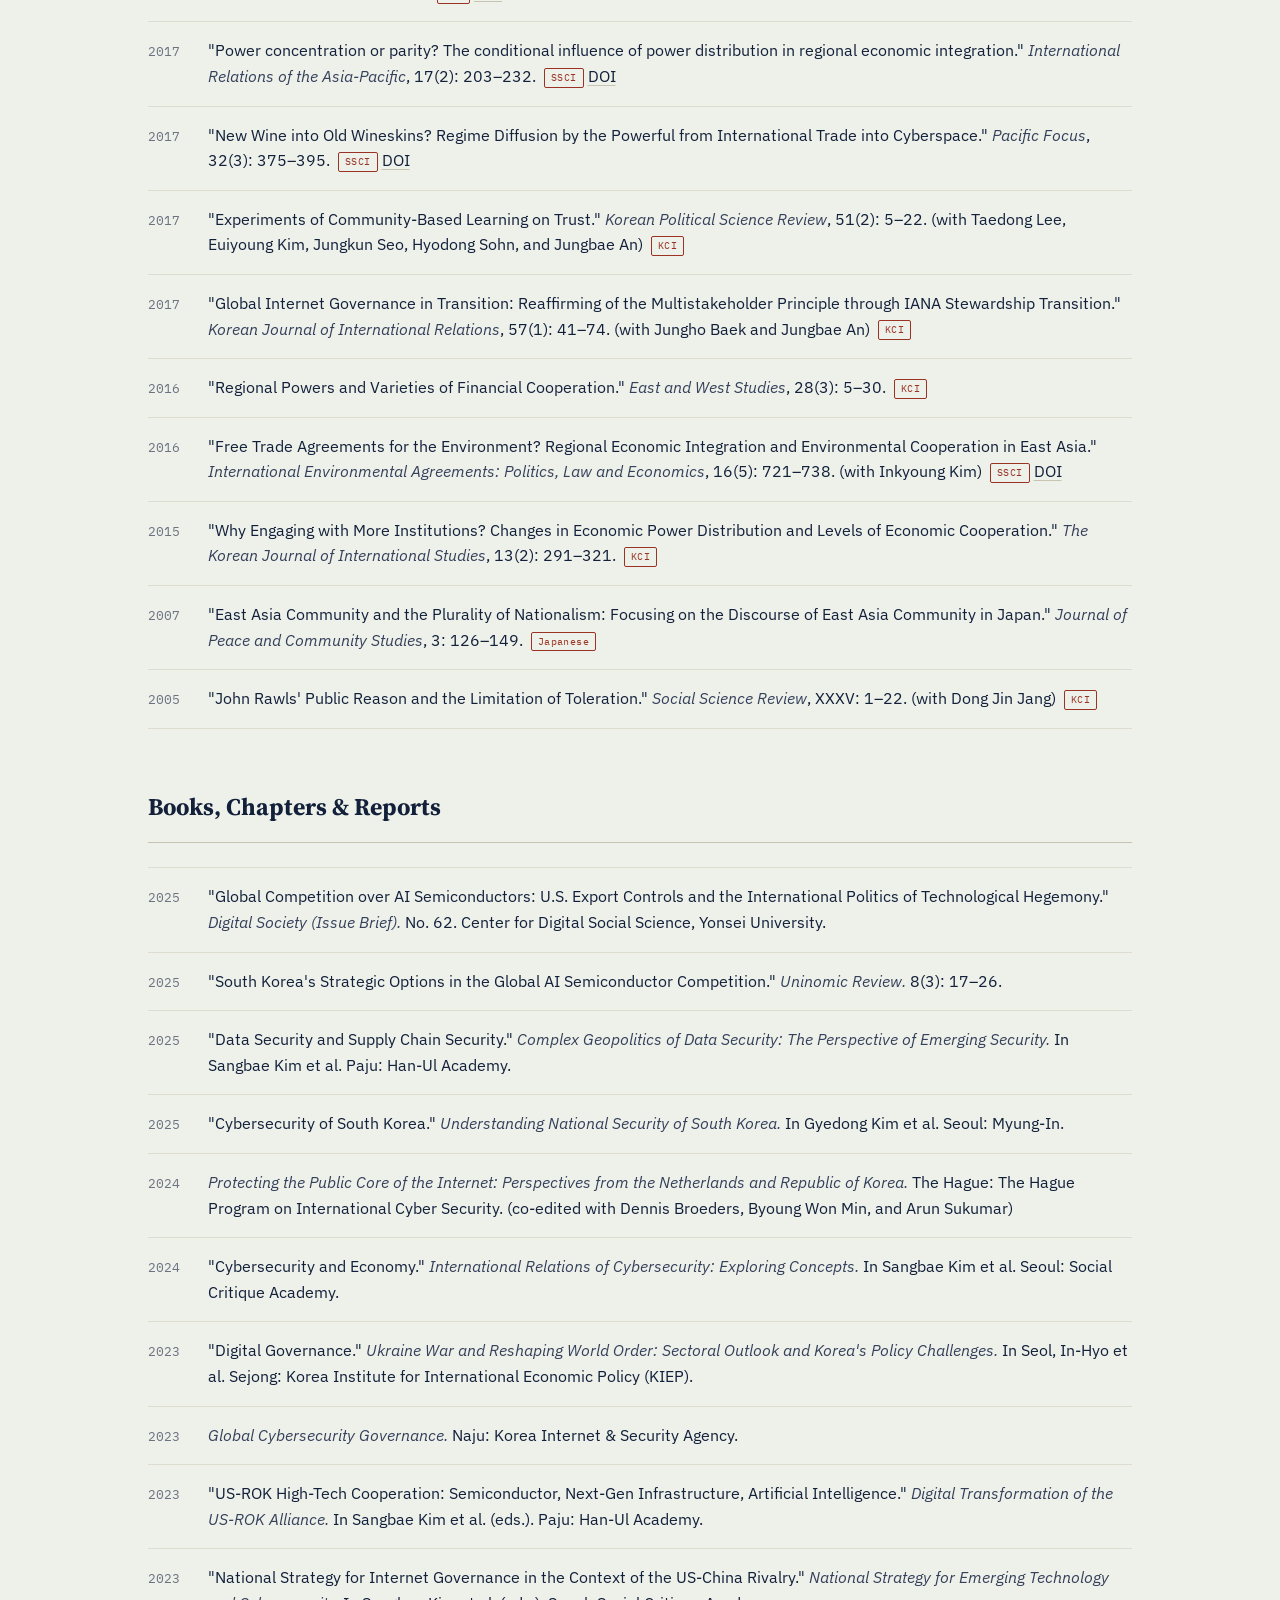
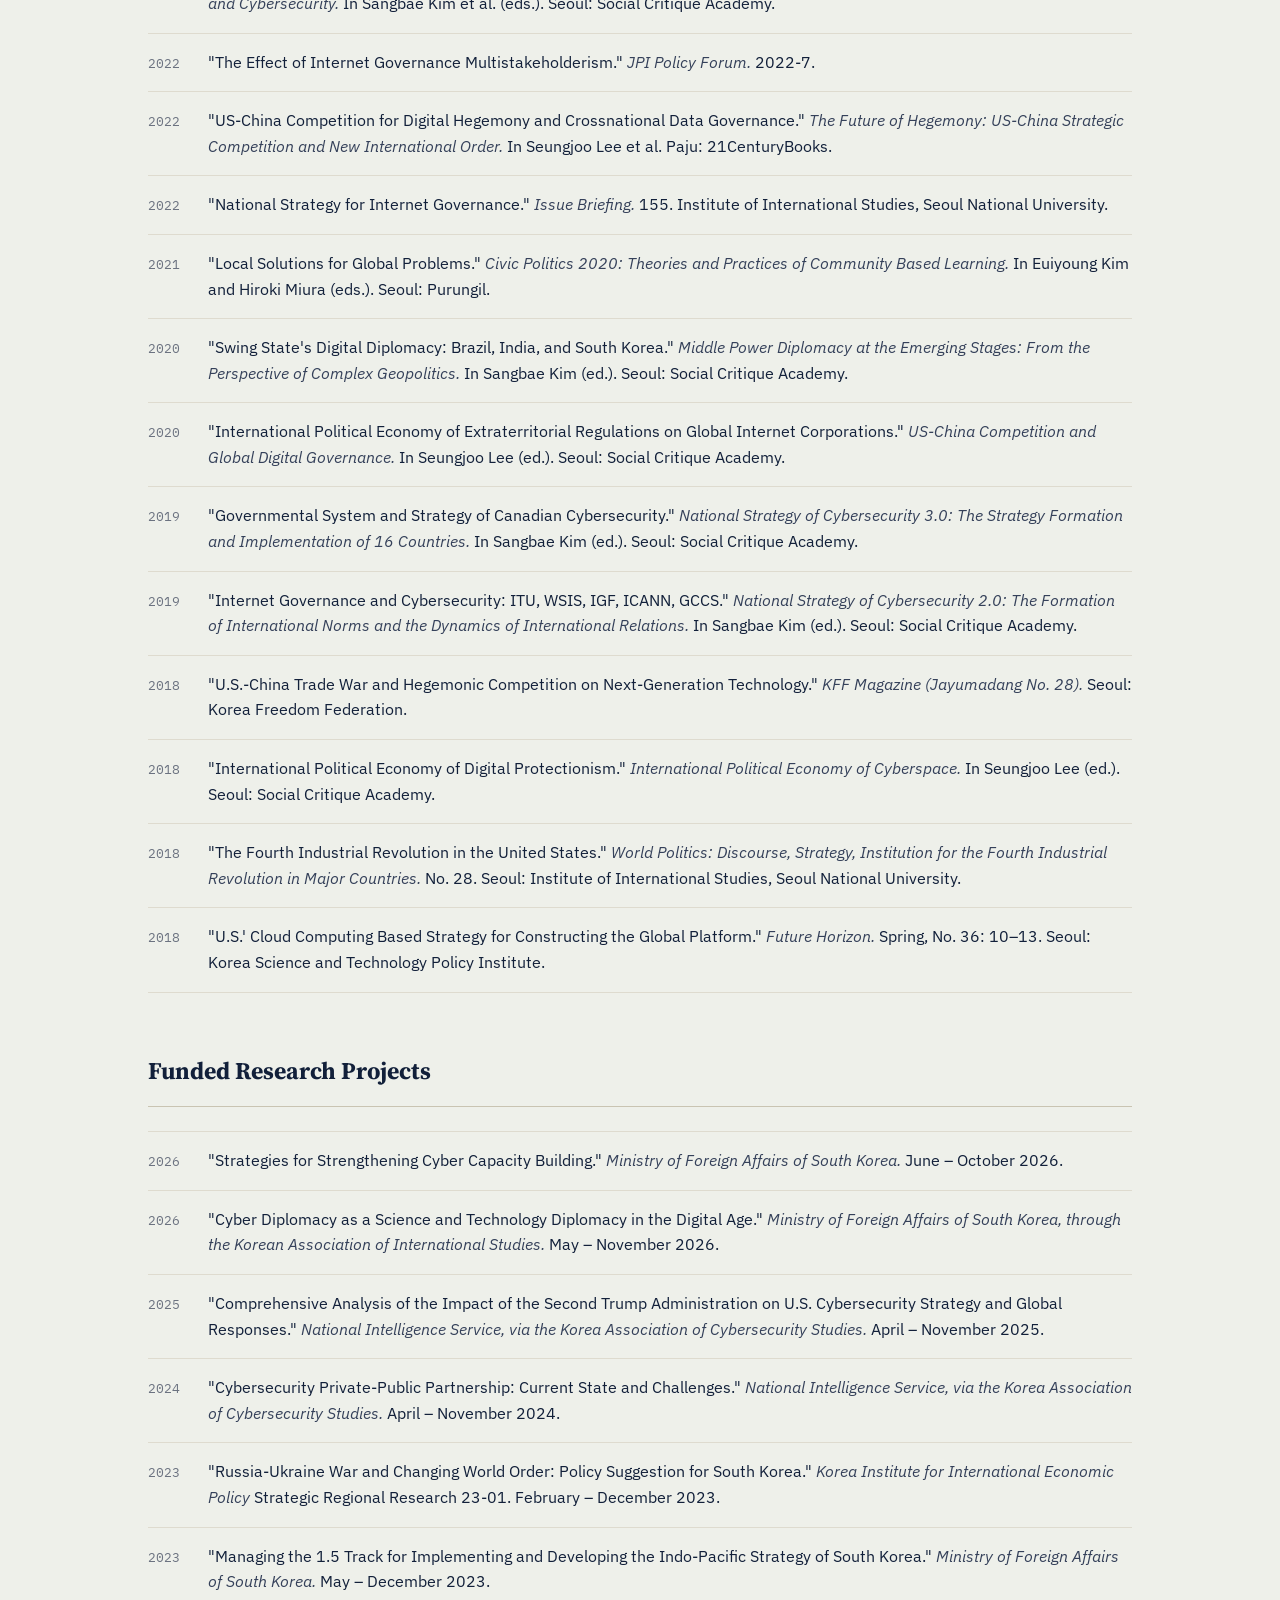
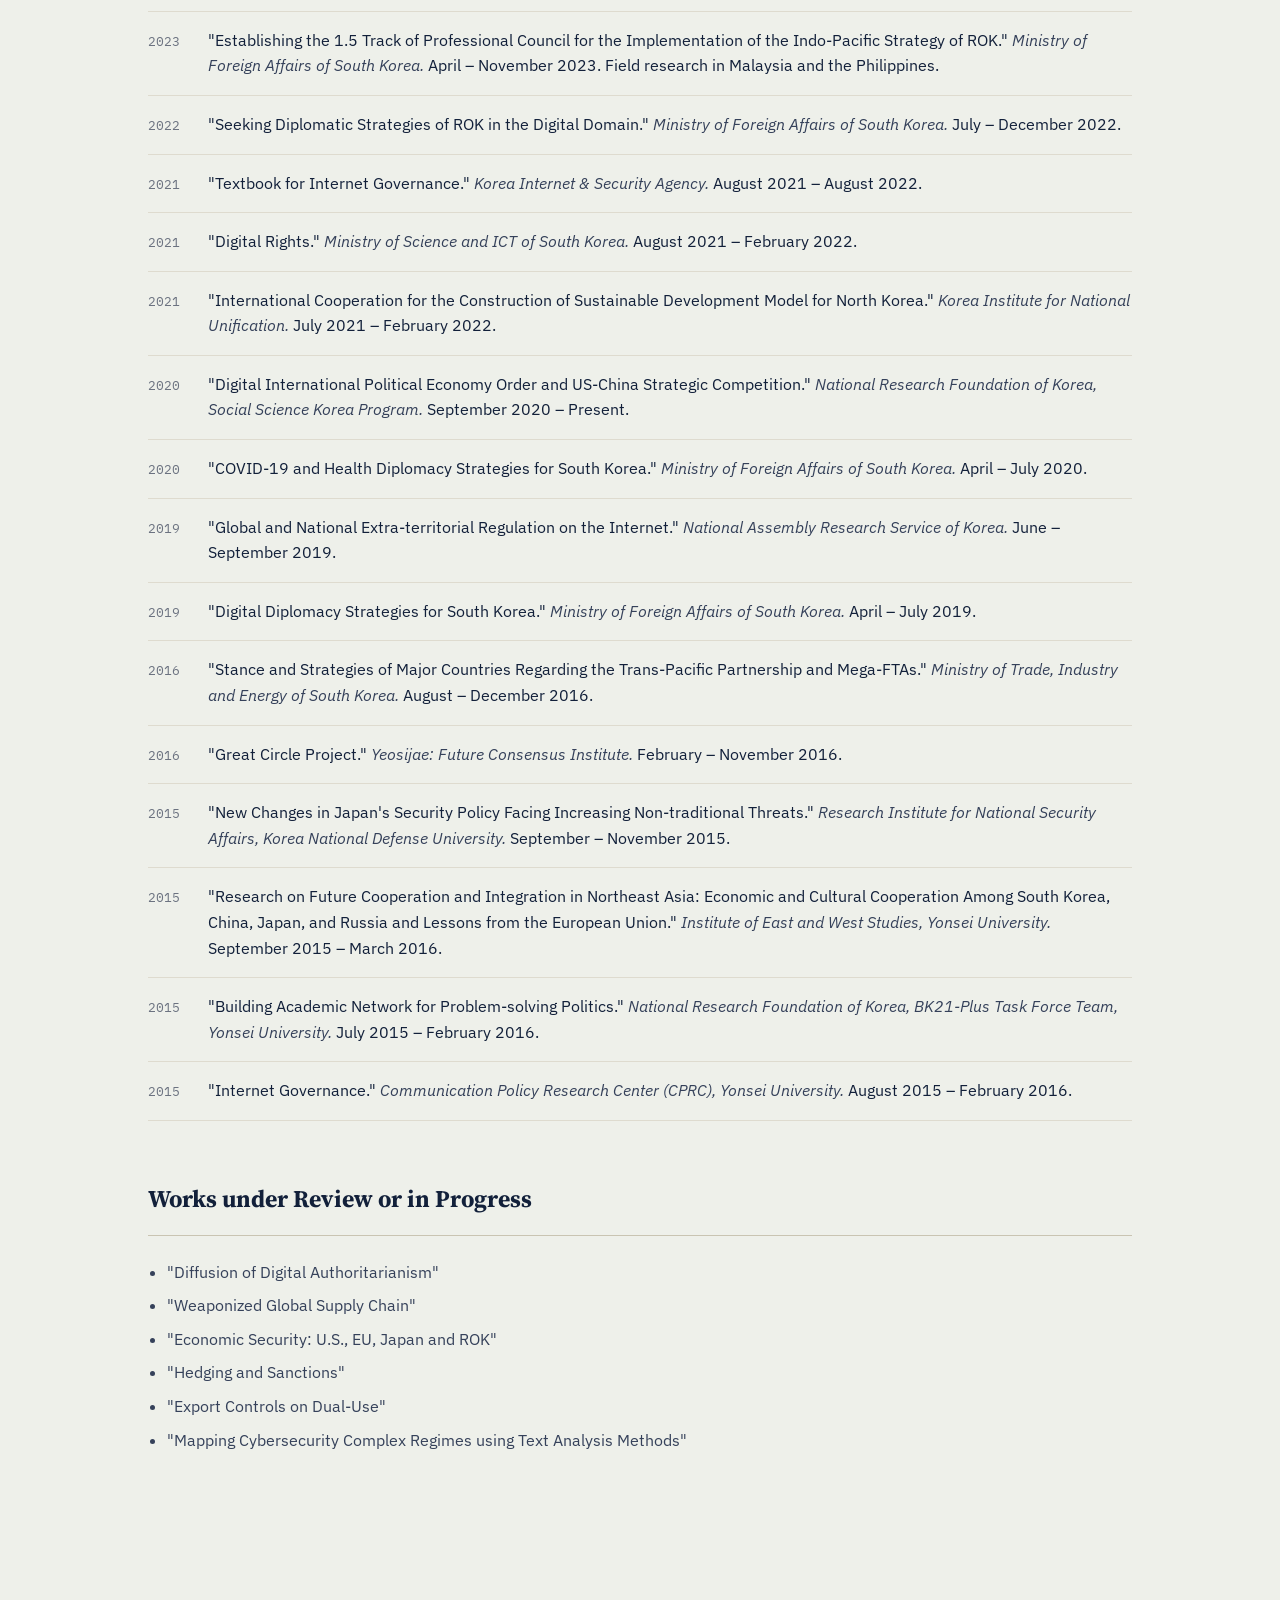
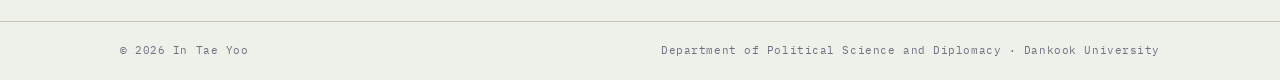
==== commit 572db3fd: "Add files via upload" ====
--- a/research.html
+++ b/research.html
@@ -29,85 +29,114 @@
   <section class="prose">
     <p class="eyebrow accent">Research</p>
     <h1 style="font-size:2rem;">Research &amp; Teaching Interests</h1>
-    <p>International relations theory and the intersection between international security and international political economy; cybersecurity, economic security, internet governance, and digital trade and protectionism; foreign policy decision-making and comparative regionalism; and research methods, both quantitative and qualitative.</p>
+    <p>The intersection between international security and international political economy; emerging technologies, cybersecurity, economic security, internet governance, and digital trade; and research methods, both quantitative and qualitative.</p>
   </section>
 
   <section>
     <div class="section-head"><h2>Refereed Journal Articles</h2></div>
+    <p class="note-box">Index labels follow the CV: KCI for Korean-language journals in the Korea Citation Index, and SSCI or SCOPUS where applicable. Where a DOI exists, the link opens the publisher's page for the article.</p>
     <ul class="pub-list">
-      <li><span class="pub-year">2026</span><span class="pub-body">"Why Abandon Hedging? The Influence of Topological Position in Global 5G and Semiconductor Supply Chain on Foreign Policy." <span class="venue">Forthcoming.</span></span></li>
+      <li><span class="pub-year">2026</span><span class="pub-body">"Why Abandon Hedging? The Influence of Topological Position in Global 5G and Semiconductor Supply Chain on Foreign Policy." <span class="venue">Pacific Focus</span>, Online first.<span class="tag">SSCI</span></span></li>
       <li><span class="pub-year">2026</span><span class="pub-body">"Privatizing Offensive Cyber Operations and the Supply Chain Risk of Domestic Firms in the AI Era: Exploring the Nexus in U.S. Department of War vs. Anthropic." <span class="venue">Journal of Cybersecurity Research</span>, 3(1): 7–47.</span></li>
-      <li><span class="pub-year">2026</span><span class="pub-body">"U.S.-China Techno-Strategic Competition and the Transformation toward the Data-Supply-Chain Security State." <span class="venue">Discourse 201</span>, 29(2): 7–38.<span class="tag">KCI</span></span></li>
-      <li><span class="pub-year">2026</span><span class="pub-body">"Digital Repression Beyond the Masses: How Autocrats Use Online Disinformation to Counter Elite Challenges." <span class="venue">Journal of Information Technology &amp; Politics.</span> (with Chungsik Moon) <span class="venue">Forthcoming.</span></span></li>
-      <li><span class="pub-year">2026</span><span class="pub-body">"An Unexpected Link between Export Sanctions and Cyberespionage." <span class="venue">Korean Journal of International Studies</span>, 24(1): 65–91. (with Juwon Lee)</span></li>
-      <li><span class="pub-year">2025</span><span class="pub-body">"The International Relations of Artificial Intelligence amidst US-China Strategic Competition: Focusing on the Global AI Semiconductor Supply Chain and U.S. Economic Coercion." <span class="venue">Korean Journal of International Relations</span>, 65(1): 103–140.</span></li>
-      <li><span class="pub-year">2025</span><span class="pub-body">"Emerging Threats and the Changing State Role as Security Provider: The Intersection of Data Security and Supply Chain Security in the Context of US-China Strategic Competition and the U.S. Government's Response." <span class="venue">Korea and World Review</span>, 7(1): 999–1027. (with Juwon Lee and Hee Su Lim)<span class="tag">KCI</span></span></li>
-      <li><span class="pub-year">2024</span><span class="pub-body">"The International Relations of the Global High-Tech Supply Chain and Export Control: The Case of Space Technology." <span class="venue">Korean Journal of International Relations</span>, 64(3): 95–127.<span class="tag">KCI</span></span></li>
-      <li><span class="pub-year">2024</span><span class="pub-body">"The AOIP in Focus: A Regional Perspective on Indo-Pacific Strategy in ASEAN." <span class="venue">Korea and the World</span>, 6(3): 765–791. (with Jinyoung Lee and Hyewon Park)<span class="tag">KCI</span></span></li>
+      <li><span class="pub-year">2026</span><span class="pub-body">"U.S.-China Techno-Strategic Competition and the Transformation toward the Data-Supply-Chain Security State." <span class="venue">Discourse 201</span>, 29(2): 7–38.<span class="tag">KCI</span> <a class="doi-link" href="https://doi.org/10.17789/discou.2026.29.2.0011" target="_blank" rel="noopener">DOI</a></span></li>
+      <li><span class="pub-year">2026</span><span class="pub-body">"Digital Repression Beyond the Masses: How Autocrats Use Online Disinformation to Counter Elite Challenges." <span class="venue">Journal of Information Technology &amp; Politics</span>, Online first. (with Chungsik Moon)<span class="tag">SSCI</span> <a class="doi-link" href="https://doi.org/10.1080/19331681.2025.2541279" target="_blank" rel="noopener">DOI</a></span></li>
+      <li><span class="pub-year">2026</span><span class="pub-body">"An Unexpected Link between Export Sanctions and Cyberespionage." <span class="venue">The Korean Journal of International Studies</span>, 24(1): 65–91. (with Juwon Lee)<span class="tag">SCOPUS</span> <a class="doi-link" href="https://doi.org/10.14731/kjis.2026.04.24.1.65" target="_blank" rel="noopener">DOI</a></span></li>
+      <li><span class="pub-year">2025</span><span class="pub-body">"The International Relations of Artificial Intelligence amidst US-China Strategic Competition: Focusing on the Global AI Semiconductor Supply Chain and U.S. Economic Coercion." <span class="venue">Korean Journal of International Relations</span>, 65(1): 103–140.<span class="tag">KCI</span> <a class="doi-link" href="https://doi.org/10.14731/kjir.2025.03.65.1.103" target="_blank" rel="noopener">DOI</a></span></li>
+      <li><span class="pub-year">2025</span><span class="pub-body">"Emerging Threats and the Changing State Role as Security Provider: The Intersection of Data Security and Supply Chain Security in the Context of US-China Strategic Competition and the U.S. Government's Response." <span class="venue">Korea and World Review</span>, 7(1): 999–1027. (with Juwon Lee and Hee Su Lim)<span class="tag">KCI</span> <a class="doi-link" href="https://doi.org/10.22743/kwr.2025.7.1.999" target="_blank" rel="noopener">DOI</a></span></li>
+      <li><span class="pub-year">2024</span><span class="pub-body">"The International Relations of the Global High-Tech Supply Chain and Export Control: The Case of Space Technology." <span class="venue">Korean Journal of International Relations</span>, 64(3): 95–127.<span class="tag">KCI</span> <a class="doi-link" href="https://doi.org/10.14731/kjir.2024.09.64.3.95" target="_blank" rel="noopener">DOI</a></span></li>
+      <li><span class="pub-year">2024</span><span class="pub-body">"The AOIP in Focus: A Regional Perspective on Indo-Pacific Strategy in ASEAN." <span class="venue">Korea and the World</span>, 6(3): 765–791. (with Jinyoung Lee and Hyewon Park)<span class="tag">KCI</span> <a class="doi-link" href="https://doi.org/10.22743/kwr.2024.6.3.765" target="_blank" rel="noopener">DOI</a></span></li>
       <li><span class="pub-year">2024</span><span class="pub-body">"Evolving Cyber Deterrence Strategy of the United States: Cyber Operations of Denial, Resilience and Punishment." <span class="venue">Journal of Cybersecurity Research</span>, 1(1): 42–82.</span></li>
       <li><span class="pub-year">2024</span><span class="pub-body">"Double-Issues-Linkage among Economy, Cyber and National Security: Analyzing Nexus among Innovation, Technological Security, and US-China Strategic Competition." <span class="venue">State and Politics</span>, 30(1): 39–82.<span class="tag">KCI</span></span></li>
-      <li><span class="pub-year">2023</span><span class="pub-body">"International Relations of Critical and Emerging Technologies: U.S.-ROK Cooperation on Next Generation Network Infrastructure and Artificial Intelligence." <span class="venue">East and West Studies</span>, 35(4): 5–28.<span class="tag">KCI</span></span></li>
-      <li><span class="pub-year">2022</span><span class="pub-body">"Bilateral Cyber Confidence Building Measures in Northeast Asia." <span class="venue">Korean Journal of Defense Analysis</span>, 34(4): 633–656.</span></li>
-      <li><span class="pub-year">2022</span><span class="pub-body">"Emergence of Indo-Pacific Digital Economic Order: U.S. Strategy and Economic Statecraft toward China." <span class="venue">Asian Journal of Peace Building</span>, 10(2): 387–410.</span></li>
-      <li><span class="pub-year">2022</span><span class="pub-body">"Cybersecurity Crisscrossing International Development Cooperation: Unraveling the Cyber Capacity Building of East Asian Middle Powers Amid Rising Great Power Conflicts." <span class="venue">Korea Observer</span>, 53(3): 447–470.</span></li>
-      <li><span class="pub-year">2022</span><span class="pub-body">"Middle Power Diplomacy Knowledge Production in South Korea: A Critical Interpretation." <span class="venue">Asian Perspective</span>, 46(4): 627–653. (with Young Chul Cho)</span></li>
-      <li><span class="pub-year">2022</span><span class="pub-body">"Way of Authoritarian Regional Hegemon? Formation of the RCEP From the Perspective of China." <span class="venue">Journal of Asian and African Studies</span>, 57(6): 1214–1228. (with Charles Chong-Han Wu)</span></li>
-      <li><span class="pub-year">2022</span><span class="pub-body">"Multistakeholderism in Global Internet Governance amid the US-China Strategic Competition." <span class="venue">Journal of Global Politics</span>, 15(2): 31–56.<span class="tag">KCI</span></span></li>
-      <li><span class="pub-year">2022</span><span class="pub-body">"Civil Movements and Changes in Climate Change Policies of Multinational Information Technology Companies." <span class="venue">Journal of 21st Century Political Science</span>, 32(1): 26–46. (with Dongwoo Kim)<span class="tag">KCI</span></span></li>
-      <li><span class="pub-year">2022</span><span class="pub-body">"The Emergence of Competitive Cybersecurity Multilateralism: From the 2004 UNGGE Through the 2021 OEWG." <span class="venue">Korean Journal of International Relations</span>, 62(1): 143–180.<span class="tag">KCI</span></span></li>
-      <li><span class="pub-year">2021</span><span class="pub-body">"The Development of Global Cyber Confidence Building Measures: Analyzing Consensus Reports of the UNGGE and OEWG." <span class="venue">Dispute Resolution Studies Review</span>, 19(3): 109–139.<span class="tag">KCI</span></span></li>
-      <li><span class="pub-year">2021</span><span class="pub-body">"The Five Eyes on Huawei: Middle Powers at the Crossroad amid Great Power Competition on Digital Hegemony." <span class="venue">East and West Studies</span>, 33(2): 5–31.<span class="tag">KCI</span></span></li>
-      <li><span class="pub-year">2020</span><span class="pub-body">"National Cybersecurity Strategies of the U.S., Japan, China and Russia, and Policy Suggestions for South Korea." <span class="venue">Journal of Social Science</span>, 59(2): 278–312. (with Seong Young Park)<span class="tag">KCI</span></span></li>
+      <li><span class="pub-year">2023</span><span class="pub-body">"International Relations of Critical and Emerging Technologies: U.S.-ROK Cooperation on Next Generation Network Infrastructure and Artificial Intelligence." <span class="venue">East and West Studies</span>, 35(4): 5–28.<span class="tag">KCI</span> <a class="doi-link" href="https://doi.org/10.29274/ews.2023.35.4.5" target="_blank" rel="noopener">DOI</a></span></li>
+      <li><span class="pub-year">2022</span><span class="pub-body">"Bilateral Cyber Confidence Building Measures in Northeast Asia." <span class="venue">Korean Journal of Defense Analysis</span>, 34(4): 633–656.<span class="tag">SSCI</span> <a class="doi-link" href="https://doi.org/10.22883/kjda.2022.34.4.006" target="_blank" rel="noopener">DOI</a></span></li>
+      <li><span class="pub-year">2022</span><span class="pub-body">"Emergence of Indo-Pacific Digital Economic Order: U.S. Strategy and Economic Statecraft toward China." <span class="venue">Asian Journal of Peacebuilding</span>, 10(2): 387–410.<span class="tag">SCOPUS</span> <a class="doi-link" href="https://doi.org/10.18588/202211.00a320" target="_blank" rel="noopener">DOI</a></span></li>
+      <li><span class="pub-year">2022</span><span class="pub-body">"Cybersecurity Crisscrossing International Development Cooperation: Unraveling the Cyber Capacity Building of East Asian Middle Powers Amid Rising Great Power Conflicts." <span class="venue">Korea Observer</span>, 53(3): 447–470.<span class="tag">SSCI</span> <a class="doi-link" href="https://doi.org/10.29152/KOIKS.2022.53.3.447" target="_blank" rel="noopener">DOI</a></span></li>
+      <li><span class="pub-year">2022</span><span class="pub-body">"Middle Power Diplomacy Knowledge Production in South Korea: A Critical Interpretation." <span class="venue">Asian Perspective</span>, 46(4): 627–653. (with Young Chul Cho)<span class="tag">SSCI</span> <a class="doi-link" href="https://doi.org/10.1353/apr.2022.0025" target="_blank" rel="noopener">DOI</a></span></li>
+      <li><span class="pub-year">2022</span><span class="pub-body">"Way of Authoritarian Regional Hegemon? Formation of the RCEP From the Perspective of China." <span class="venue">Journal of Asian and African Studies</span>, 57(6): 1214–1228. (with Charles Chong-Han Wu)<span class="tag">SSCI</span> <a class="doi-link" href="https://doi.org/10.1177/00219096211049792" target="_blank" rel="noopener">DOI</a></span></li>
+      <li><span class="pub-year">2022</span><span class="pub-body">"Multistakeholderism in Global Internet Governance amid the US-China Strategic Competition." <span class="venue">Journal of Global Politics</span>, 15(2): 31–56.<span class="tag">KCI</span> <a class="doi-link" href="https://doi.org/10.35773/JGP.2022.15.2.31" target="_blank" rel="noopener">DOI</a></span></li>
+      <li><span class="pub-year">2022</span><span class="pub-body">"Civil Movements and Changes in Climate Change Policies of Multinational Information Technology Companies." <span class="venue">Journal of 21st Century Political Science</span>, 32(1): 26–46. (with Dongwoo Kim)<span class="tag">KCI</span> <a class="doi-link" href="https://doi.org/10.17937/topsr.32.1.202203.25" target="_blank" rel="noopener">DOI</a></span></li>
+      <li><span class="pub-year">2022</span><span class="pub-body">"The Emergence of Competitive Cybersecurity Multilateralism: From the 2004 UNGGE Through the 2021 OEWG." <span class="venue">Korean Journal of International Relations</span>, 62(1): 143–180.<span class="tag">KCI</span> <a class="doi-link" href="https://doi.org/10.14731/kjir.2022.03.62.1.143" target="_blank" rel="noopener">DOI</a></span></li>
+      <li><span class="pub-year">2021</span><span class="pub-body">"The Development of Global Cyber Confidence Building Measures: Analyzing Consensus Reports of the UNGGE and OEWG." <span class="venue">Dispute Resolution Studies Review</span>, 19(3): 109–139.<span class="tag">KCI</span> <a class="doi-link" href="https://doi.org/10.16958/drsr.2021.19.3.109" target="_blank" rel="noopener">DOI</a></span></li>
+      <li><span class="pub-year">2021</span><span class="pub-body">"The Five Eyes on Huawei: Middle Powers at the Crossroad amid Great Power Competition on Digital Hegemony." <span class="venue">East and West Studies</span>, 33(2): 5–31.<span class="tag">KCI</span> <a class="doi-link" href="https://doi.org/10.29274/ews.2021.33.2.5" target="_blank" rel="noopener">DOI</a></span></li>
+      <li><span class="pub-year">2020</span><span class="pub-body">"National Cybersecurity Strategies of the U.S., Japan, China and Russia, and Policy Suggestions for South Korea." <span class="venue">Journal of Social Science</span>, 59(2): 278–312. (with Seong Young Park)<span class="tag">KCI</span> <a class="doi-link" href="https://doi.org/10.22418/JSS.2020.12.59.2.277" target="_blank" rel="noopener">DOI</a></span></li>
       <li><span class="pub-year">2020</span><span class="pub-body">"Is the Liberal International Trade Order Fragmenting or Diverging? Contested Digital Trade Regimes through Preferential Trade Agreements." <span class="venue">Korean Journal of International Relations</span>, 60(3): 49–84.<span class="tag">KCI</span></span></li>
-      <li><span class="pub-year">2020</span><span class="pub-body">"Active or Passive in Middle Power Diplomacy? Comparing Cases from Canada, Australia and Japan." <span class="venue">Discourse 201</span>, 23(2): 147–179.<span class="tag">KCI</span></span></li>
+      <li><span class="pub-year">2020</span><span class="pub-body">"Active or Passive in Middle Power Diplomacy? Comparing Cases from Canada, Australia and Japan." <span class="venue">Discourse 201</span>, 23(2): 147–179.<span class="tag">KCI</span> <a class="doi-link" href="https://doi.org/10.17789/discou.2020.23.2.005" target="_blank" rel="noopener">DOI</a></span></li>
+      <li><span class="pub-year">2019</span><span class="pub-body">"An Experiment of Community-Based Learning Effects on Civic Participation." <span class="venue">Journal of Political Science Education</span>, 15(4): 443–458. (with Taedong Lee, Hyodong Sohn, and Jungbae An)<span class="tag">SCOPUS</span> <a class="doi-link" href="https://doi.org/10.1080/15512169.2018.1498793" target="_blank" rel="noopener">DOI</a></span></li>
       <li><span class="pub-year">2019</span><span class="pub-body">"Middle Power Diplomacy of Global Swing States in Internet Governance: Cases from Brazil, India and South Korea." <span class="venue">National Security and Strategy</span>, 25(4): 39–65.<span class="tag">KCI</span></span></li>
-      <li><span class="pub-year">2019</span><span class="pub-body">"Middle Power Diplomacy of Canada in Cybersecurity at the Crossroads of Security and Economy." <span class="venue">Culture and Politics</span>, 6(2): 5–40.<span class="tag">KCI</span></span></li>
-      <li><span class="pub-year">2019</span><span class="pub-body">"The Diffusion of Multistakeholderism Discourses in Cybersecurity." <span class="venue">Discourse 201</span>, 22(1): 45–80.<span class="tag">KCI</span></span></li>
-      <li><span class="pub-year">2019</span><span class="pub-body">"Internet Governance Regimes by Epistemic Community: Formation and Diffusion in Asia." <span class="venue">Global Governance: A Review of Multilateral and International Organizations</span>, 25(1): 123–148. (with Jungbae An)</span></li>
-      <li><span class="pub-year">2018</span><span class="pub-body">"When Does It Get Worse? Economic Inequality, Nationalism And Japan-ROK Dissension." <span class="venue">Korea Observer</span>, 49(3): 517–541.</span></li>
-      <li><span class="pub-year">2018</span><span class="pub-body">"An Experiment of Community-Based Learning Effects on Civic Participation." <span class="venue">Journal of Political Science Education</span>, 15(4): 443–458. (with Taedong Lee, Hyodong Sohn, and Jungbae An)</span></li>
-      <li><span class="pub-year">2018</span><span class="pub-body">"Digital Protectionism in South Korea: Cases from Online Game Industry, Ride-Sharing Platform, and Location Data." <span class="venue">East and West Studies</span>, 30(2): 113–139.<span class="tag">KCI</span></span></li>
-      <li><span class="pub-year">2017</span><span class="pub-body">"New Wine into Old Wineskins? Regime Diffusion by the Powerful from International Trade into Cyberspace." <span class="venue">Pacific Focus</span>, 32(3): 375–395.</span></li>
+      <li><span class="pub-year">2019</span><span class="pub-body">"Middle Power Diplomacy of Canada in Cybersecurity at the Crossroads of Security and Economy." <span class="venue">Culture and Politics</span>, 6(2): 263–298.<span class="tag">KCI</span></span></li>
+      <li><span class="pub-year">2019</span><span class="pub-body">"The Diffusion of Multistakeholderism Discourses in Cybersecurity." <span class="venue">Discourse 201</span>, 22(1): 45–80.<span class="tag">KCI</span> <a class="doi-link" href="https://doi.org/10.17789/discou.2019.22.1.002" target="_blank" rel="noopener">DOI</a></span></li>
+      <li><span class="pub-year">2019</span><span class="pub-body">"Internet Governance Regimes by Epistemic Community: Formation and Diffusion in Asia." <span class="venue">Global Governance: A Review of Multilateral and International Organizations</span>, 25(1): 123–148. (with Jungbae An)<span class="tag">SSCI</span> <a class="doi-link" href="https://doi.org/10.1163/19426720-02501008" target="_blank" rel="noopener">DOI</a></span></li>
+      <li><span class="pub-year">2018</span><span class="pub-body">"When Does It Get Worse? Economic Inequality, Nationalism And Japan-ROK Dissension." <span class="venue">Korea Observer</span>, 49(3): 517–541.<span class="tag">SSCI</span> <a class="doi-link" href="https://doi.org/10.29152/KOIKS.2018.49.3.517" target="_blank" rel="noopener">DOI</a></span></li>
+      <li><span class="pub-year">2018</span><span class="pub-body">"Digital Protectionism in South Korea: Cases from Online Game Industry, Ride-Sharing Platform, and Location Data." <span class="venue">East and West Studies</span>, 30(2): 113–139.<span class="tag">KCI</span> <a class="doi-link" href="https://doi.org/10.29274/ews.2018.30.2.113" target="_blank" rel="noopener">DOI</a></span></li>
+      <li><span class="pub-year">2017</span><span class="pub-body">"Power concentration or parity? The conditional influence of power distribution in regional economic integration." <span class="venue">International Relations of the Asia-Pacific</span>, 17(2): 203–232.<span class="tag">SSCI</span> <a class="doi-link" href="https://doi.org/10.1093/irap/lcw007" target="_blank" rel="noopener">DOI</a></span></li>
+      <li><span class="pub-year">2017</span><span class="pub-body">"New Wine into Old Wineskins? Regime Diffusion by the Powerful from International Trade into Cyberspace." <span class="venue">Pacific Focus</span>, 32(3): 375–395.<span class="tag">SSCI</span> <a class="doi-link" href="https://doi.org/10.1111/pafo.12102" target="_blank" rel="noopener">DOI</a></span></li>
       <li><span class="pub-year">2017</span><span class="pub-body">"Experiments of Community-Based Learning on Trust." <span class="venue">Korean Political Science Review</span>, 51(2): 5–22. (with Taedong Lee, Euiyoung Kim, Jungkun Seo, Hyodong Sohn, and Jungbae An)<span class="tag">KCI</span></span></li>
       <li><span class="pub-year">2017</span><span class="pub-body">"Global Internet Governance in Transition: Reaffirming of the Multistakeholder Principle through IANA Stewardship Transition." <span class="venue">Korean Journal of International Relations</span>, 57(1): 41–74. (with Jungho Baek and Jungbae An)<span class="tag">KCI</span></span></li>
-      <li><span class="pub-year">2016</span><span class="pub-body">"Regional Powers and Varieties of Financial Cooperation." <span class="venue">East and West Studies</span>, 28(3): 5–30.</span></li>
-      <li><span class="pub-year">2016</span><span class="pub-body">"Power concentration or parity? The conditional influence of power distribution in regional economic integration." <span class="venue">International Relations of the Asia-Pacific</span>, 17(2): 203–232.</span></li>
-      <li><span class="pub-year">2016</span><span class="pub-body">"Free Trade Agreements for the Environment?: Regional Economic Integration and Environmental Cooperation in East Asia." <span class="venue">International Environmental Agreements: Politics, Law and Economics</span>, 16(5): 721–738. (with Inkyoung Kim)</span></li>
-      <li><span class="pub-year">2015</span><span class="pub-body">"Why Engaging with More Institutions? Changes in Economic Power Distribution and Levels of Economic Cooperation." <span class="venue">The Korean Journal of International Studies</span>, 13(2): 291–321.</span></li>
-      <li><span class="pub-year">2007</span><span class="pub-body">"East Asia Community and the Plurality of Nationalism: Focusing on the Discourse of East Asia Community in Japan." <span class="venue">Journal of Peace and Community Studies</span>, 3: 126–149. (Japanese)</span></li>
+      <li><span class="pub-year">2016</span><span class="pub-body">"Regional Powers and Varieties of Financial Cooperation." <span class="venue">East and West Studies</span>, 28(3): 5–30.<span class="tag">KCI</span></span></li>
+      <li><span class="pub-year">2016</span><span class="pub-body">"Free Trade Agreements for the Environment? Regional Economic Integration and Environmental Cooperation in East Asia." <span class="venue">International Environmental Agreements: Politics, Law and Economics</span>, 16(5): 721–738. (with Inkyoung Kim)<span class="tag">SSCI</span> <a class="doi-link" href="https://doi.org/10.1007/s10784-015-9291-8" target="_blank" rel="noopener">DOI</a></span></li>
+      <li><span class="pub-year">2015</span><span class="pub-body">"Why Engaging with More Institutions? Changes in Economic Power Distribution and Levels of Economic Cooperation." <span class="venue">The Korean Journal of International Studies</span>, 13(2): 291–321.<span class="tag">KCI</span></span></li>
+      <li><span class="pub-year">2007</span><span class="pub-body">"East Asia Community and the Plurality of Nationalism: Focusing on the Discourse of East Asia Community in Japan." <span class="venue">Journal of Peace and Community Studies</span>, 3: 126–149.<span class="tag">Japanese</span></span></li>
       <li><span class="pub-year">2005</span><span class="pub-body">"John Rawls' Public Reason and the Limitation of Toleration." <span class="venue">Social Science Review</span>, XXXV: 1–22. (with Dong Jin Jang)<span class="tag">KCI</span></span></li>
     </ul>
   </section>
 
   <section>
-    <div class="section-head"><h2>Chapters, Books &amp; Reports</h2></div>
+    <div class="section-head"><h2>Books, Chapters &amp; Reports</h2></div>
     <ul class="pub-list">
-      <li><span class="pub-year">2025</span><span class="pub-body">"Global Competition over AI Semiconductors: U.S. Export Controls and the International Politics of Technological Hegemony." <span class="venue">Digital Society (Issue Brief)</span>, No. 62. Center for Digital Social Science, Yonsei University. (Korean)</span></li>
-      <li><span class="pub-year">2025</span><span class="pub-body">"South Korea's Strategic Options in the Global AI Semiconductor Competition." <span class="venue">Uninomic Review</span>, 8(3): 17–26.</span></li>
-      <li><span class="pub-year">2025</span><span class="pub-body">"Data Security and Supply Chain Security." In Sangbae Kim et al., <span class="venue">Complex Geopolitics of Data Security: The Perspective of Emerging Security.</span> Paju: Han-Ul Academy. (Korean)</span></li>
-      <li><span class="pub-year">2025</span><span class="pub-body">"Cybersecurity of South Korea." In Gyedong Kim et al., <span class="venue">Understanding National Security of South Korea.</span> Seoul: Myung-In.</span></li>
-      <li><span class="pub-year">2024</span><span class="pub-body">"Cybersecurity and Economy." In Sangbae Kim et al., <span class="venue">International Relations of Cybersecurity: Exploring Concepts.</span> Seoul: Social Critique Academy. (Korean)</span></li>
-      <li><span class="pub-year">2023</span><span class="pub-body">"Digital Governance." In Seol, In-Hyo et al., <span class="venue">Ukraine War and Reshaping World Order: Sectoral Outlook and Korea's Policy Challenges.</span> Sejong: Korea Institute for International Economic Policy (KIEP). (Korean)</span></li>
-      <li><span class="pub-year">2023</span><span class="pub-body"><span class="venue">Global Cybersecurity Governance.</span> Naju: Korean Internet &amp; Security Agency.</span></li>
-      <li><span class="pub-year">2023</span><span class="pub-body">"US-ROK High-Tech Cooperation: Semiconductor, Next-Gen Infrastructure, Artificial Intelligence." In Sangbae Kim et al. (eds.), <span class="venue">Digital Transformation of the US-ROK Alliance.</span> Paju: Han-Ul Academy. (Korean)</span></li>
-      <li><span class="pub-year">2023</span><span class="pub-body">"National Strategy for Internet Governance in the Context of the US-China Rivalry." In Sangbae Kim et al. (eds.), <span class="venue">National Strategy for Emerging Technology and Cybersecurity.</span> Seoul: Social Critique Academy. (Korean)</span></li>
-      <li><span class="pub-year">2022</span><span class="pub-body">"The Effect of Internet Governance Multistakeholderism." <span class="venue">JPI Policy Forum</span>, 2022-7.</span></li>
-      <li><span class="pub-year">2022</span><span class="pub-body">"US-China Competition for Digital Hegemony and Crossnational Data Governance." In Seungjoo Lee et al., <span class="venue">The Future of Hegemony: US-China Strategic Competition and New International Order.</span> Paju: 21CenturyBooks. (Korean)</span></li>
-      <li><span class="pub-year">2022</span><span class="pub-body">"National Strategy for Internet Governance." <span class="venue">Issue Briefing</span>, 155. Institute of International Studies of Seoul National University. (Korean)</span></li>
-      <li><span class="pub-year">2021</span><span class="pub-body">"Local Solutions for Global Problems." In Euiyoung Kim and Hiroki Miura (eds.), <span class="venue">Civic Politics 2020: Theories and Practices of Community Based Learning.</span> Seoul: Purungil. (Korean)</span></li>
-      <li><span class="pub-year">2020</span><span class="pub-body">"Swing State's Digital Diplomacy: Brazil, India, and South Korea." In Sangbae Kim (ed.), <span class="venue">Middle Power Diplomacy at the Emerging Stages: From the Perspective of Complex Geopolitics.</span> Seoul: Social Critique Academy. (Korean)</span></li>
-      <li><span class="pub-year">2020</span><span class="pub-body">"International Political Economy of Extraterritorial Regulations on Global Internet Corporations." In Seungjoo Lee (ed.), <span class="venue">US-China Competition and Global Digital Governance.</span> Seoul: Social Critique Academy. (Korean)</span></li>
-      <li><span class="pub-year">2019</span><span class="pub-body">"Governmental System and Strategy of Canadian Cybersecurity." In Sangbae Kim (ed.), <span class="venue">National Strategy of Cybersecurity 3.0: the Strategy Formation and Implementation of 16 Countries.</span> Seoul: Social Critique Academy. (Korean)</span></li>
-      <li><span class="pub-year">2019</span><span class="pub-body">"Internet Governance and Cybersecurity: ITU, WSIS, IGF, ICANN, GCCS." In Sangbae Kim (ed.), <span class="venue">National Strategy of Cybersecurity 2.0: the Formation of International Norms and the Dynamics of International Relations.</span> Seoul: Social Critique Academy. (Korean)</span></li>
-      <li><span class="pub-year">2018</span><span class="pub-body">"U.S.-China Trade War and Hegemonic Competition on Next-Generation Technology." <span class="venue">KFF Magazine (Jayumadang No. 9).</span> Seoul: the Korea Freedom Federation. (Korean)</span></li>
-      <li><span class="pub-year">2018</span><span class="pub-body">"International Political Economy of Digital Protectionism." In Seungjoo Lee (ed.), <span class="venue">International Political Economy of Cyberspace.</span> Seoul: Social Critique Academy. (Korean)</span></li>
-      <li><span class="pub-year">2018</span><span class="pub-body">"The Fourth Industrial Revolution in the United States." In Sangbae Kim (ed.), <span class="venue">World Politics: Discourse, Strategy, Institution for the Fourth Industrial Revolution in Major Countries</span> (No. 28). Seoul: Institute of International Studies of Seoul National University. (Korean)</span></li>
-      <li><span class="pub-year">2018</span><span class="pub-body">"U.S.' Cloud Computing Based Strategy for Constructing the Global Platform." <span class="venue">Future Horizon</span>, Spring, No. 36: 11–13. Seoul: Korean Science and Technology Policy Institute.</span></li>
+      <li><span class="pub-year">2025</span><span class="pub-body">"Global Competition over AI Semiconductors: U.S. Export Controls and the International Politics of Technological Hegemony." <span class="venue">Digital Society (Issue Brief).</span> No. 62. Center for Digital Social Science, Yonsei University.</span></li>
+      <li><span class="pub-year">2025</span><span class="pub-body">"South Korea's Strategic Options in the Global AI Semiconductor Competition." <span class="venue">Uninomic Review.</span> 8(3): 17–26.</span></li>
+      <li><span class="pub-year">2025</span><span class="pub-body">"Data Security and Supply Chain Security." <span class="venue">Complex Geopolitics of Data Security: The Perspective of Emerging Security.</span> In Sangbae Kim et al. Paju: Han-Ul Academy.</span></li>
+      <li><span class="pub-year">2025</span><span class="pub-body">"Cybersecurity of South Korea." <span class="venue">Understanding National Security of South Korea.</span> In Gyedong Kim et al. Seoul: Myung-In.</span></li>
+      <li><span class="pub-year">2024</span><span class="pub-body"><span class="venue">Protecting the Public Core of the Internet: Perspectives from the Netherlands and Republic of Korea.</span> The Hague: The Hague Program on International Cyber Security. (co-edited with Dennis Broeders, Byoung Won Min, and Arun Sukumar)</span></li>
+      <li><span class="pub-year">2024</span><span class="pub-body">"Cybersecurity and Economy." <span class="venue">International Relations of Cybersecurity: Exploring Concepts.</span> In Sangbae Kim et al. Seoul: Social Critique Academy.</span></li>
+      <li><span class="pub-year">2023</span><span class="pub-body">"Digital Governance." <span class="venue">Ukraine War and Reshaping World Order: Sectoral Outlook and Korea's Policy Challenges.</span> In Seol, In-Hyo et al. Sejong: Korea Institute for International Economic Policy (KIEP).</span></li>
+      <li><span class="pub-year">2023</span><span class="pub-body"><span class="venue">Global Cybersecurity Governance.</span> Naju: Korea Internet &amp; Security Agency.</span></li>
+      <li><span class="pub-year">2023</span><span class="pub-body">"US-ROK High-Tech Cooperation: Semiconductor, Next-Gen Infrastructure, Artificial Intelligence." <span class="venue">Digital Transformation of the US-ROK Alliance.</span> In Sangbae Kim et al. (eds.). Paju: Han-Ul Academy.</span></li>
+      <li><span class="pub-year">2023</span><span class="pub-body">"National Strategy for Internet Governance in the Context of the US-China Rivalry." <span class="venue">National Strategy for Emerging Technology and Cybersecurity.</span> In Sangbae Kim et al. (eds.). Seoul: Social Critique Academy.</span></li>
+      <li><span class="pub-year">2022</span><span class="pub-body">"The Effect of Internet Governance Multistakeholderism." <span class="venue">JPI Policy Forum.</span> 2022-7.</span></li>
+      <li><span class="pub-year">2022</span><span class="pub-body">"US-China Competition for Digital Hegemony and Crossnational Data Governance." <span class="venue">The Future of Hegemony: US-China Strategic Competition and New International Order.</span> In Seungjoo Lee et al. Paju: 21CenturyBooks.</span></li>
+      <li><span class="pub-year">2022</span><span class="pub-body">"National Strategy for Internet Governance." <span class="venue">Issue Briefing.</span> 155. Institute of International Studies, Seoul National University.</span></li>
+      <li><span class="pub-year">2021</span><span class="pub-body">"Local Solutions for Global Problems." <span class="venue">Civic Politics 2020: Theories and Practices of Community Based Learning.</span> In Euiyoung Kim and Hiroki Miura (eds.). Seoul: Purungil.</span></li>
+      <li><span class="pub-year">2020</span><span class="pub-body">"Swing State's Digital Diplomacy: Brazil, India, and South Korea." <span class="venue">Middle Power Diplomacy at the Emerging Stages: From the Perspective of Complex Geopolitics.</span> In Sangbae Kim (ed.). Seoul: Social Critique Academy.</span></li>
+      <li><span class="pub-year">2020</span><span class="pub-body">"International Political Economy of Extraterritorial Regulations on Global Internet Corporations." <span class="venue">US-China Competition and Global Digital Governance.</span> In Seungjoo Lee (ed.). Seoul: Social Critique Academy.</span></li>
+      <li><span class="pub-year">2019</span><span class="pub-body">"Governmental System and Strategy of Canadian Cybersecurity." <span class="venue">National Strategy of Cybersecurity 3.0: The Strategy Formation and Implementation of 16 Countries.</span> In Sangbae Kim (ed.). Seoul: Social Critique Academy.</span></li>
+      <li><span class="pub-year">2019</span><span class="pub-body">"Internet Governance and Cybersecurity: ITU, WSIS, IGF, ICANN, GCCS." <span class="venue">National Strategy of Cybersecurity 2.0: The Formation of International Norms and the Dynamics of International Relations.</span> In Sangbae Kim (ed.). Seoul: Social Critique Academy.</span></li>
+      <li><span class="pub-year">2018</span><span class="pub-body">"U.S.-China Trade War and Hegemonic Competition on Next-Generation Technology." <span class="venue">KFF Magazine (Jayumadang No. 28).</span> Seoul: Korea Freedom Federation.</span></li>
+      <li><span class="pub-year">2018</span><span class="pub-body">"International Political Economy of Digital Protectionism." <span class="venue">International Political Economy of Cyberspace.</span> In Seungjoo Lee (ed.). Seoul: Social Critique Academy.</span></li>
+      <li><span class="pub-year">2018</span><span class="pub-body">"The Fourth Industrial Revolution in the United States." <span class="venue">World Politics: Discourse, Strategy, Institution for the Fourth Industrial Revolution in Major Countries.</span> No. 28. Seoul: Institute of International Studies, Seoul National University.</span></li>
+      <li><span class="pub-year">2018</span><span class="pub-body">"U.S.' Cloud Computing Based Strategy for Constructing the Global Platform." <span class="venue">Future Horizon.</span> Spring, No. 36: 10–13. Seoul: Korea Science and Technology Policy Institute.</span></li>
     </ul>
   </section>
 
   <section>
-    <div class="section-head"><h2>Works in Progress</h2></div>
+    <div class="section-head"><h2>Funded Research Projects</h2></div>
+    <ul class="pub-list">
+      <li><span class="pub-year">2026</span><span class="pub-body">"Strategies for Strengthening Cyber Capacity Building." <span class="venue">Ministry of Foreign Affairs of South Korea.</span> June – October 2026.</span></li>
+      <li><span class="pub-year">2026</span><span class="pub-body">"Cyber Diplomacy as a Science and Technology Diplomacy in the Digital Age." <span class="venue">Ministry of Foreign Affairs of South Korea, through the Korean Association of International Studies.</span> May – November 2026.</span></li>
+      <li><span class="pub-year">2025</span><span class="pub-body">"Comprehensive Analysis of the Impact of the Second Trump Administration on U.S. Cybersecurity Strategy and Global Responses." <span class="venue">National Intelligence Service, via the Korea Association of Cybersecurity Studies.</span> April – November 2025.</span></li>
+      <li><span class="pub-year">2024</span><span class="pub-body">"Cybersecurity Private-Public Partnership: Current State and Challenges." <span class="venue">National Intelligence Service, via the Korea Association of Cybersecurity Studies.</span> April – November 2024.</span></li>
+      <li><span class="pub-year">2023</span><span class="pub-body">"Russia-Ukraine War and Changing World Order: Policy Suggestion for South Korea." <span class="venue">Korea Institute for International Economic Policy</span> Strategic Regional Research 23-01. February – December 2023.</span></li>
+      <li><span class="pub-year">2023</span><span class="pub-body">"Managing the 1.5 Track for Implementing and Developing the Indo-Pacific Strategy of South Korea." <span class="venue">Ministry of Foreign Affairs of South Korea.</span> May – December 2023.</span></li>
+      <li><span class="pub-year">2023</span><span class="pub-body">"Establishing the 1.5 Track of Professional Council for the Implementation of the Indo-Pacific Strategy of ROK." <span class="venue">Ministry of Foreign Affairs of South Korea.</span> April – November 2023. Field research in Malaysia and the Philippines.</span></li>
+      <li><span class="pub-year">2022</span><span class="pub-body">"Seeking Diplomatic Strategies of ROK in the Digital Domain." <span class="venue">Ministry of Foreign Affairs of South Korea.</span> July – December 2022.</span></li>
+      <li><span class="pub-year">2021</span><span class="pub-body">"Textbook for Internet Governance." <span class="venue">Korea Internet &amp; Security Agency.</span> August 2021 – August 2022.</span></li>
+      <li><span class="pub-year">2021</span><span class="pub-body">"Digital Rights." <span class="venue">Ministry of Science and ICT of South Korea.</span> August 2021 – February 2022.</span></li>
+      <li><span class="pub-year">2021</span><span class="pub-body">"International Cooperation for the Construction of Sustainable Development Model for North Korea." <span class="venue">Korea Institute for National Unification.</span> July 2021 – February 2022.</span></li>
+      <li><span class="pub-year">2020</span><span class="pub-body">"Digital International Political Economy Order and US-China Strategic Competition." <span class="venue">National Research Foundation of Korea, Social Science Korea Program.</span> September 2020 – Present.</span></li>
+      <li><span class="pub-year">2020</span><span class="pub-body">"COVID-19 and Health Diplomacy Strategies for South Korea." <span class="venue">Ministry of Foreign Affairs of South Korea.</span> April – July 2020.</span></li>
+      <li><span class="pub-year">2019</span><span class="pub-body">"Global and National Extra-territorial Regulation on the Internet." <span class="venue">National Assembly Research Service of Korea.</span> June – September 2019.</span></li>
+      <li><span class="pub-year">2019</span><span class="pub-body">"Digital Diplomacy Strategies for South Korea." <span class="venue">Ministry of Foreign Affairs of South Korea.</span> April – July 2019.</span></li>
+      <li><span class="pub-year">2016</span><span class="pub-body">"Stance and Strategies of Major Countries Regarding the Trans-Pacific Partnership and Mega-FTAs." <span class="venue">Ministry of Trade, Industry and Energy of South Korea.</span> August – December 2016.</span></li>
+      <li><span class="pub-year">2016</span><span class="pub-body">"Great Circle Project." <span class="venue">Yeosijae: Future Consensus Institute.</span> February – November 2016.</span></li>
+      <li><span class="pub-year">2015</span><span class="pub-body">"New Changes in Japan's Security Policy Facing Increasing Non-traditional Threats." <span class="venue">Research Institute for National Security Affairs, Korea National Defense University.</span> September – November 2015.</span></li>
+      <li><span class="pub-year">2015</span><span class="pub-body">"Research on Future Cooperation and Integration in Northeast Asia: Economic and Cultural Cooperation Among South Korea, China, Japan, and Russia and Lessons from the European Union." <span class="venue">Institute of East and West Studies, Yonsei University.</span> September 2015 – March 2016.</span></li>
+      <li><span class="pub-year">2015</span><span class="pub-body">"Building Academic Network for Problem-solving Politics." <span class="venue">National Research Foundation of Korea, BK21-Plus Task Force Team, Yonsei University.</span> July 2015 – February 2016.</span></li>
+      <li><span class="pub-year">2015</span><span class="pub-body">"Internet Governance." <span class="venue">Communication Policy Research Center (CPRC), Yonsei University.</span> August 2015 – February 2016.</span></li>
+    </ul>
+  </section>
+
+  <section>
+    <div class="section-head"><h2>Works under Review or in Progress</h2></div>
     <ul class="plain-list">
       <li>"Diffusion of Digital Authoritarianism"</li>
       <li>"Weaponized Global Supply Chain"</li>
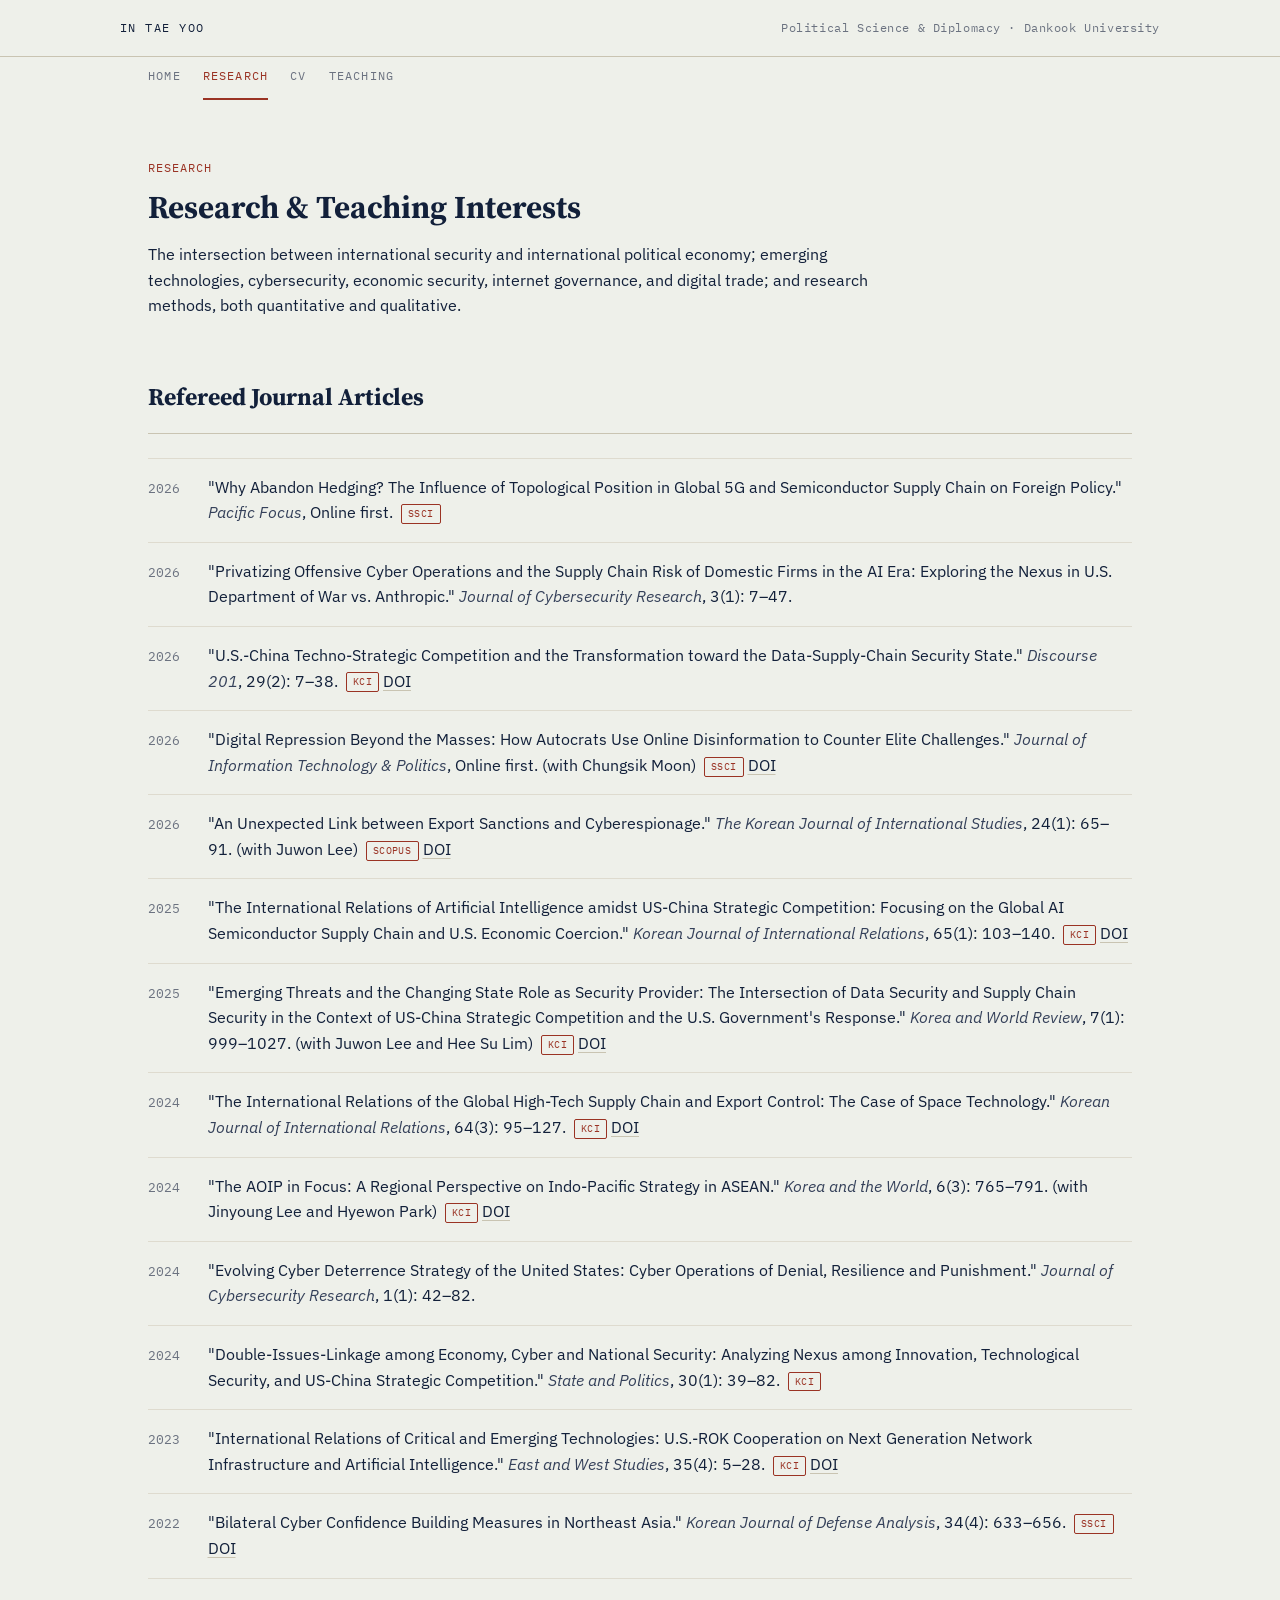
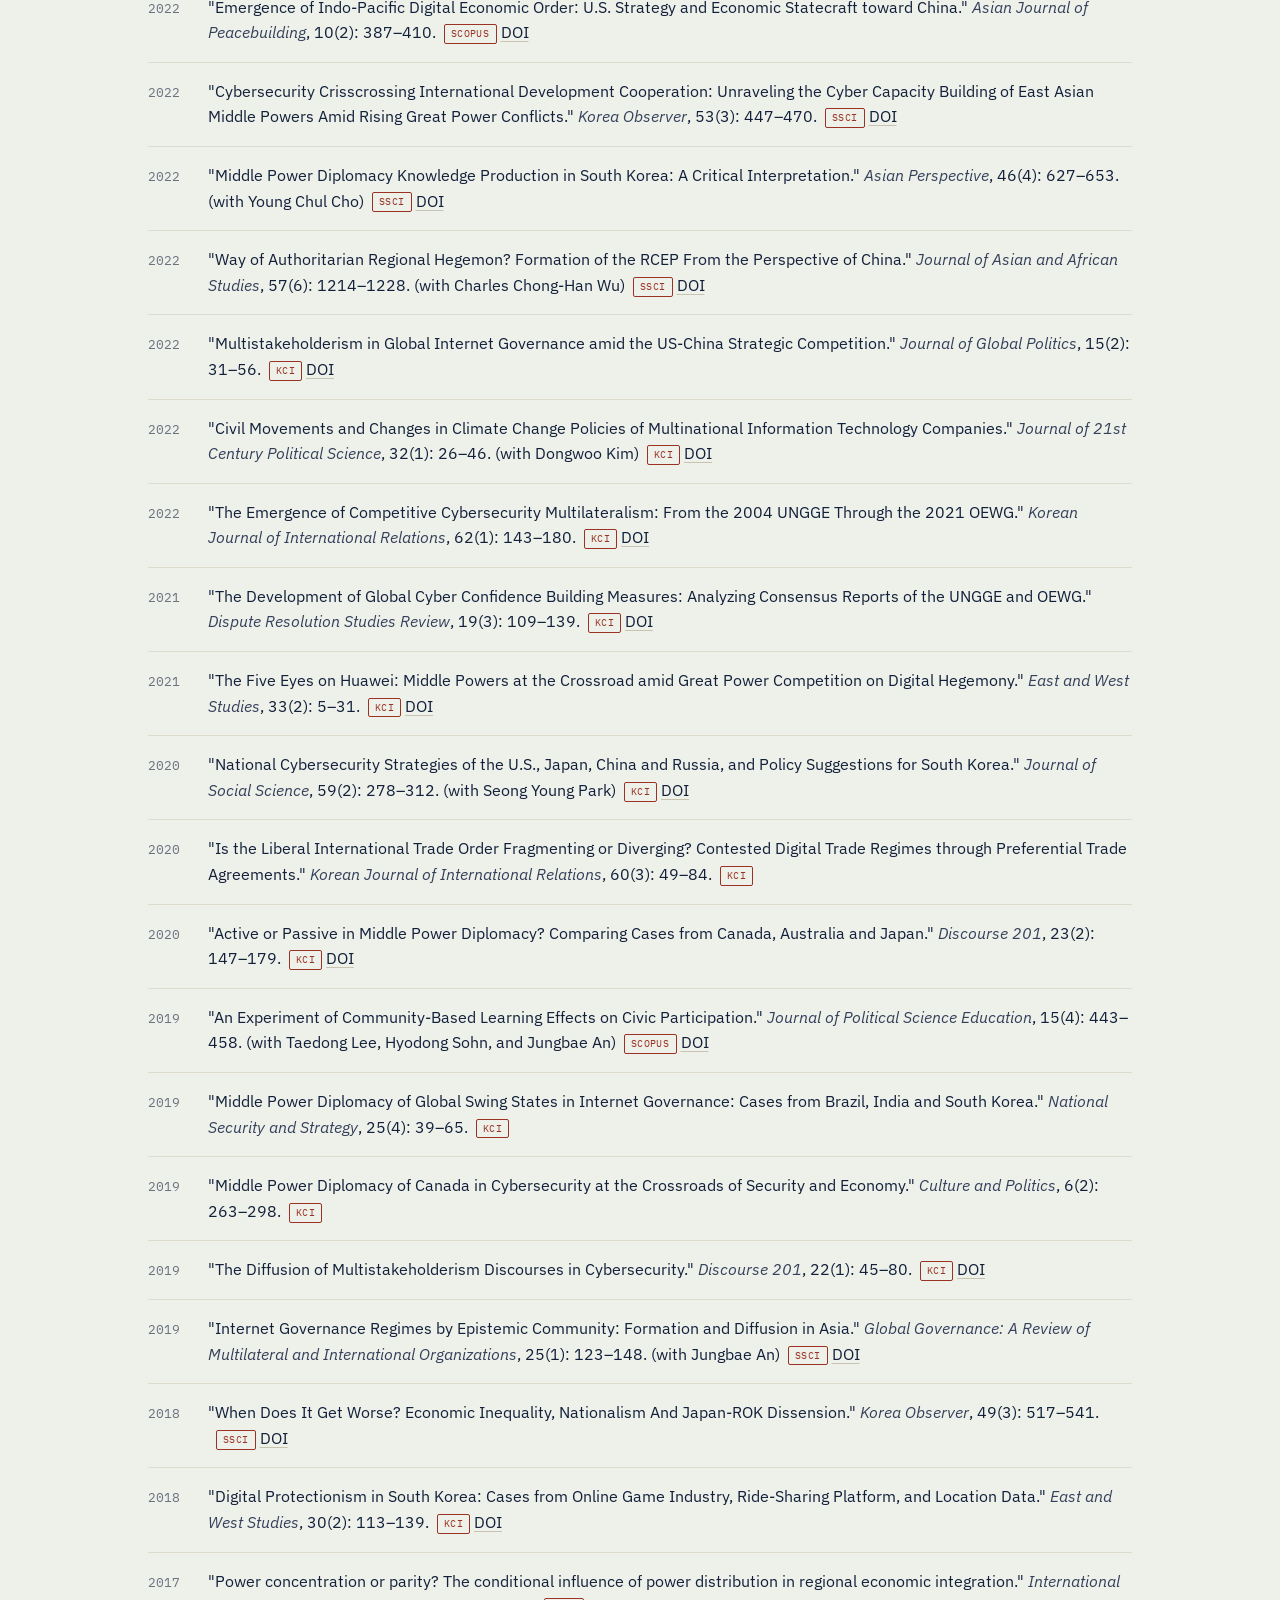
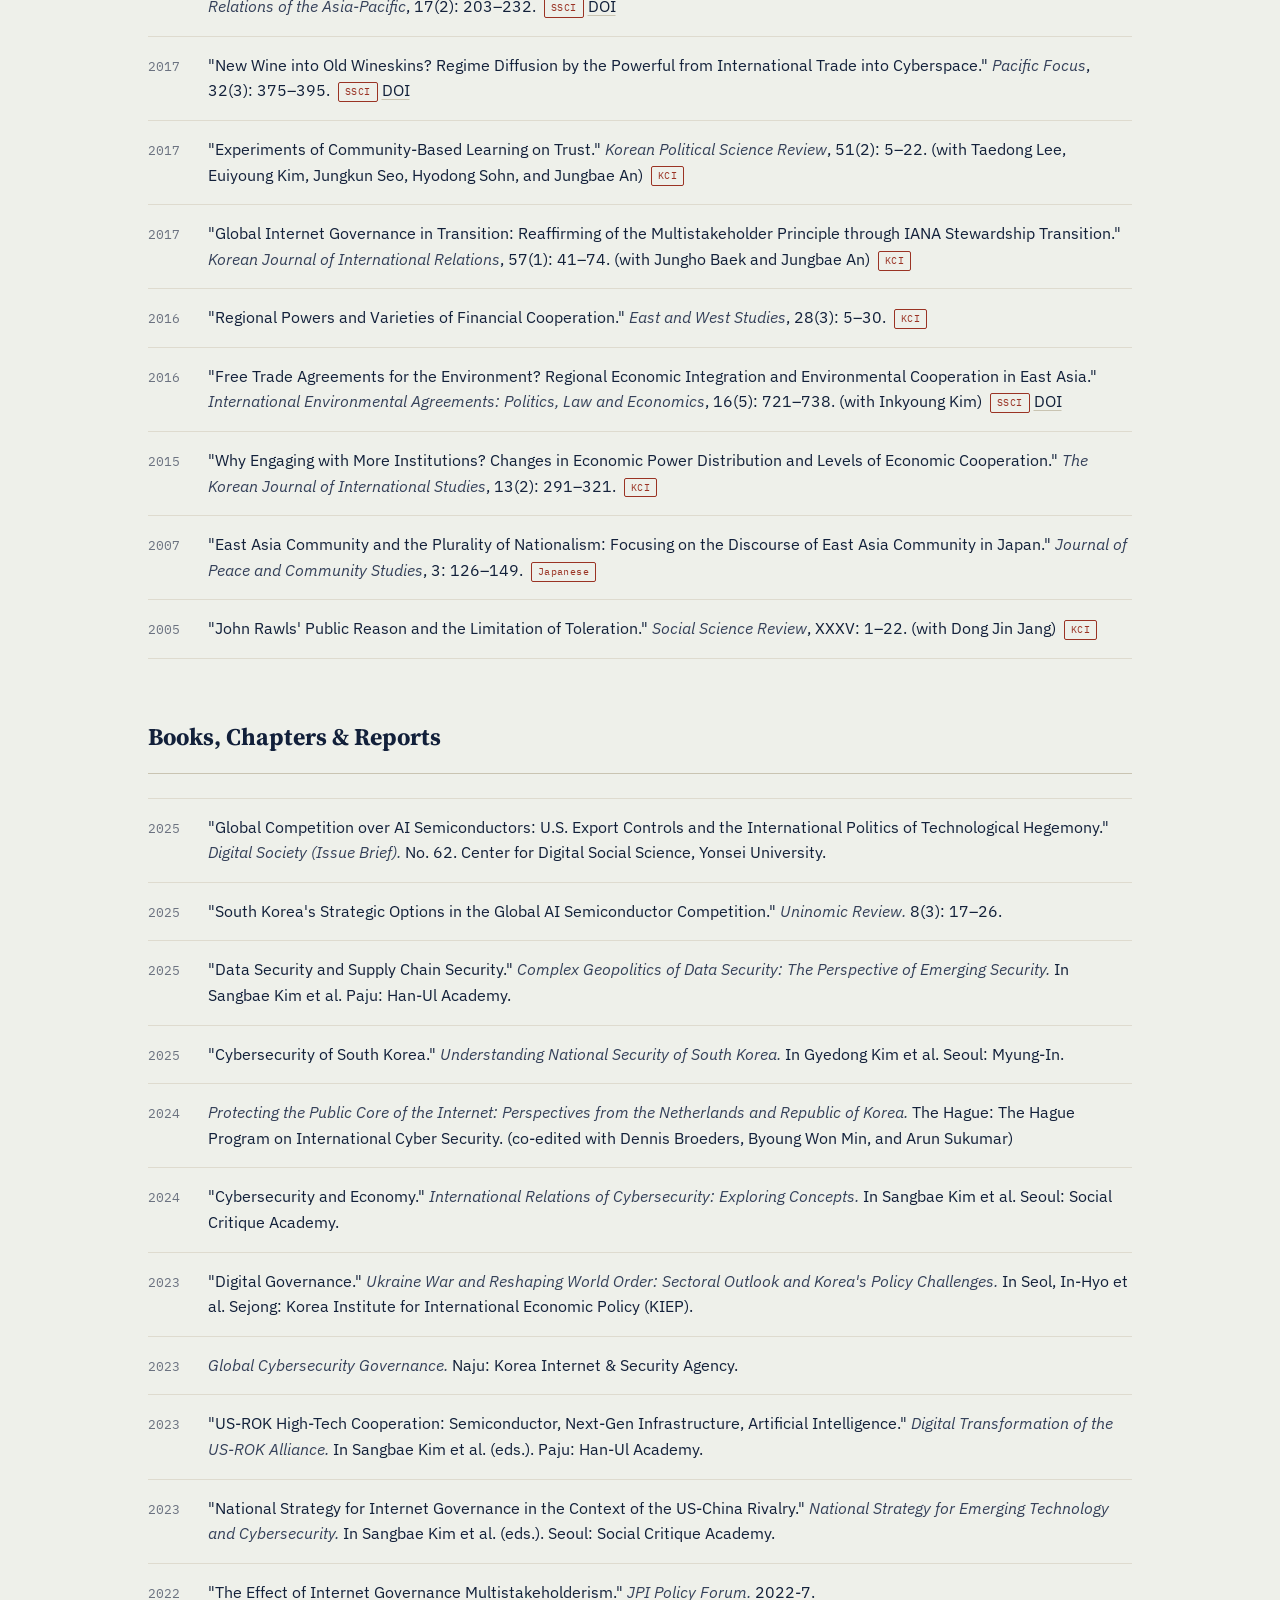
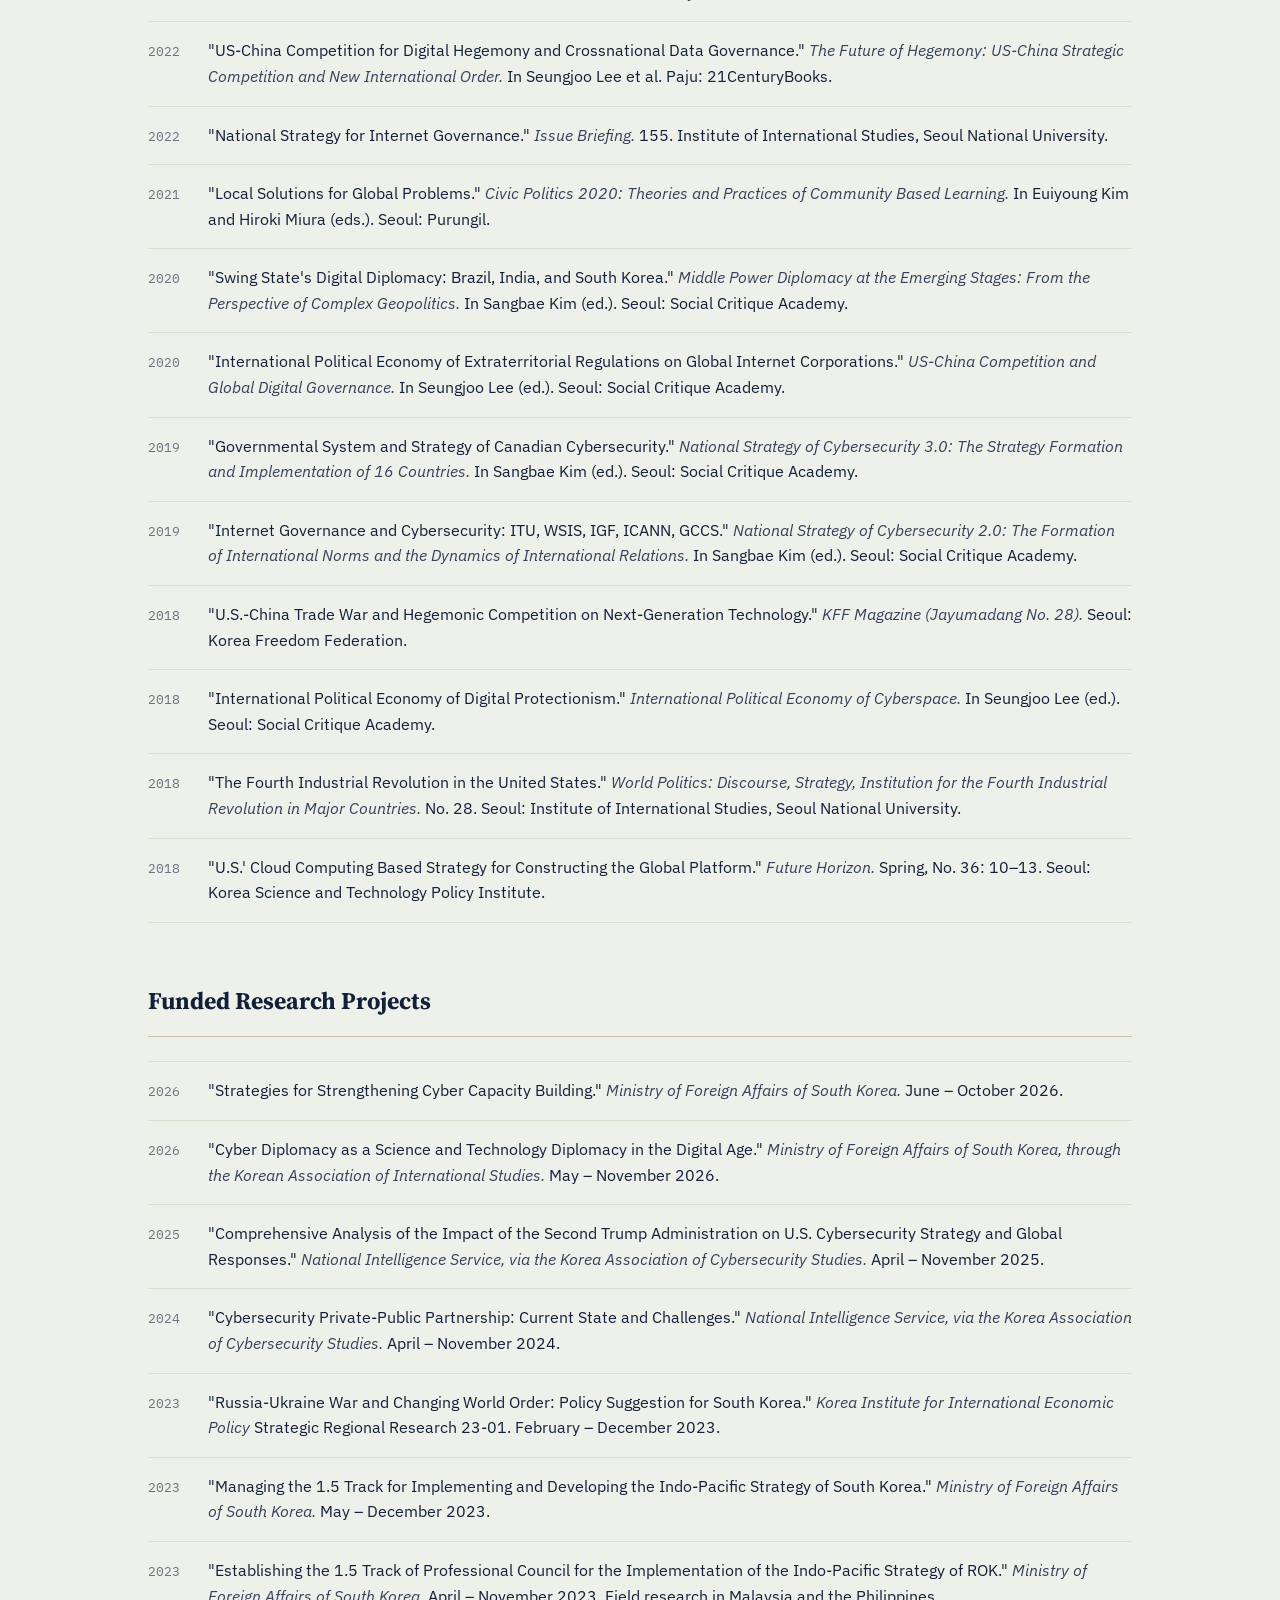
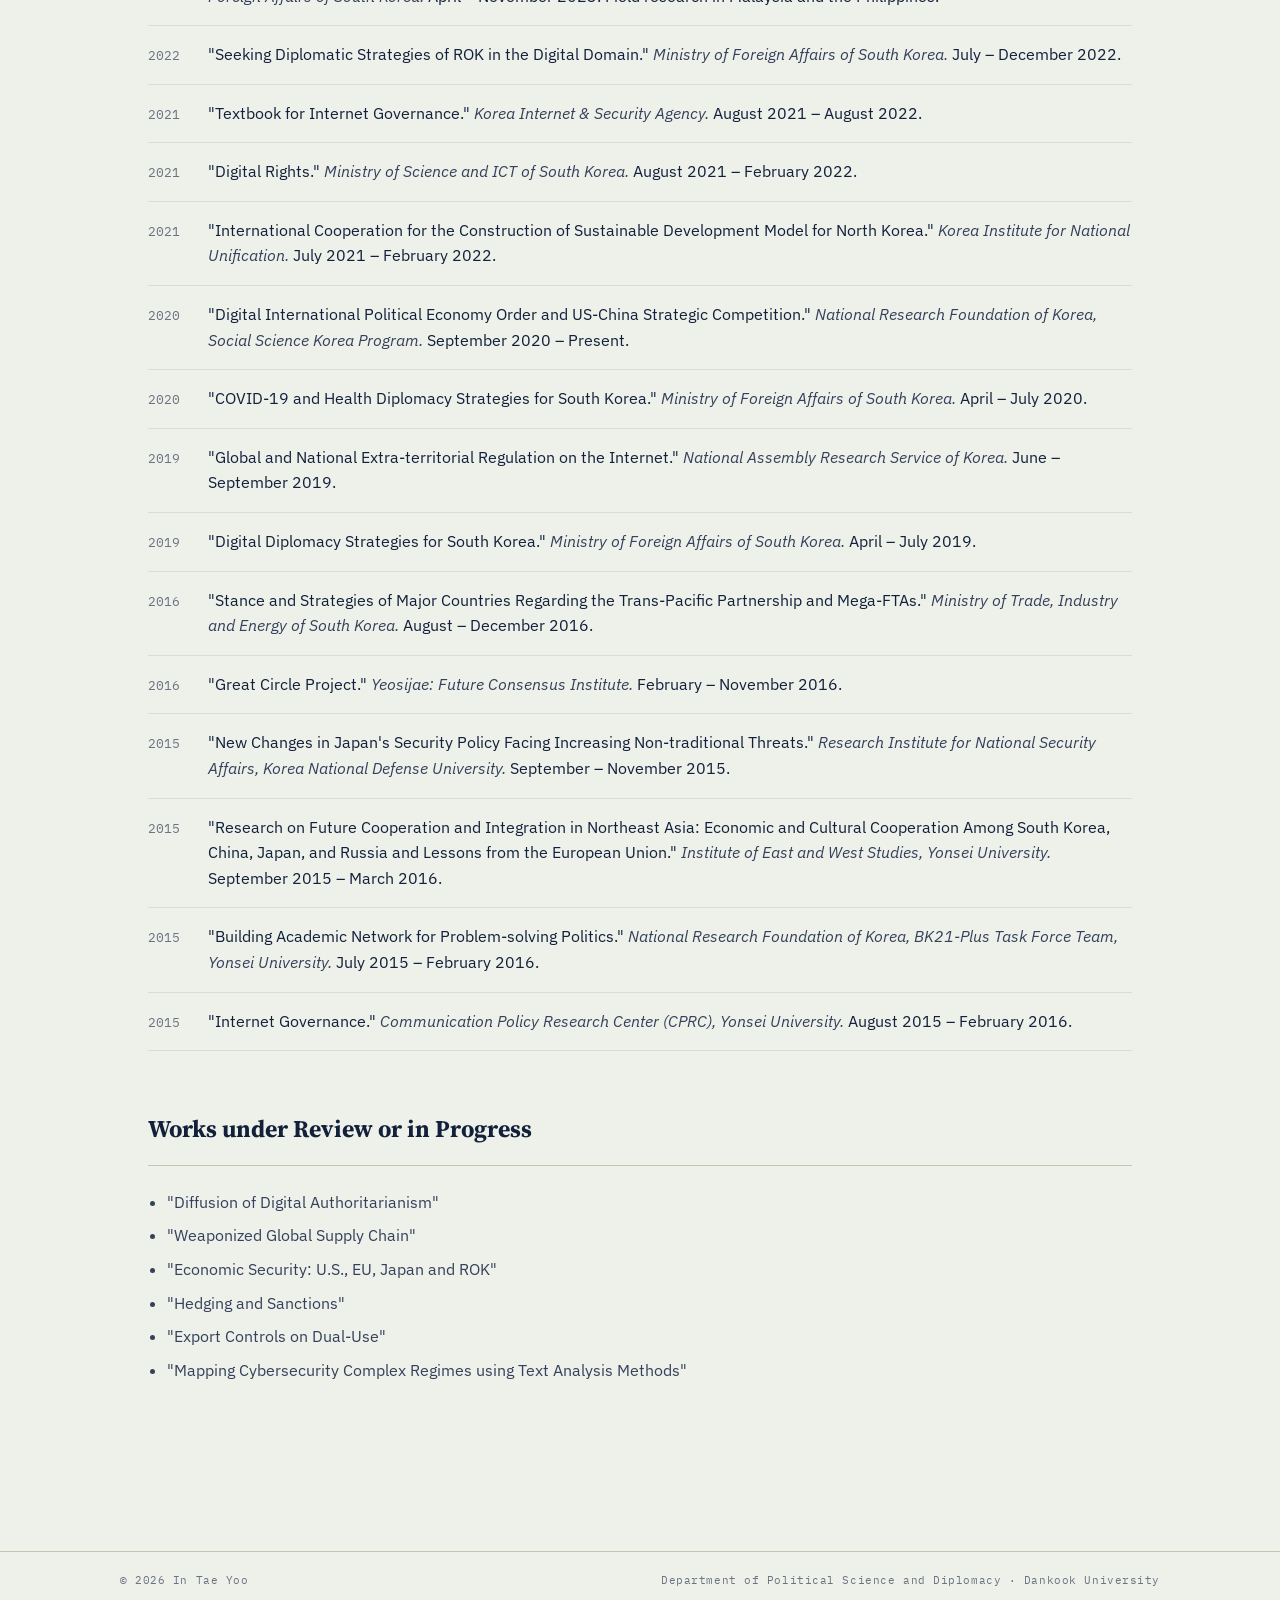
==== commit 3bac2c80: "Remove note about CV index labels and DOI links Removed note about index labels and DOI links." ====
--- a/research.html
+++ b/research.html
@@ -34,7 +34,6 @@
 
   <section>
     <div class="section-head"><h2>Refereed Journal Articles</h2></div>
-    <p class="note-box">Index labels follow the CV: KCI for Korean-language journals in the Korea Citation Index, and SSCI or SCOPUS where applicable. Where a DOI exists, the link opens the publisher's page for the article.</p>
     <ul class="pub-list">
       <li><span class="pub-year">2026</span><span class="pub-body">"Why Abandon Hedging? The Influence of Topological Position in Global 5G and Semiconductor Supply Chain on Foreign Policy." <span class="venue">Pacific Focus</span>, Online first.<span class="tag">SSCI</span></span></li>
       <li><span class="pub-year">2026</span><span class="pub-body">"Privatizing Offensive Cyber Operations and the Supply Chain Risk of Domestic Firms in the AI Era: Exploring the Nexus in U.S. Department of War vs. Anthropic." <span class="venue">Journal of Cybersecurity Research</span>, 3(1): 7–47.</span></li>
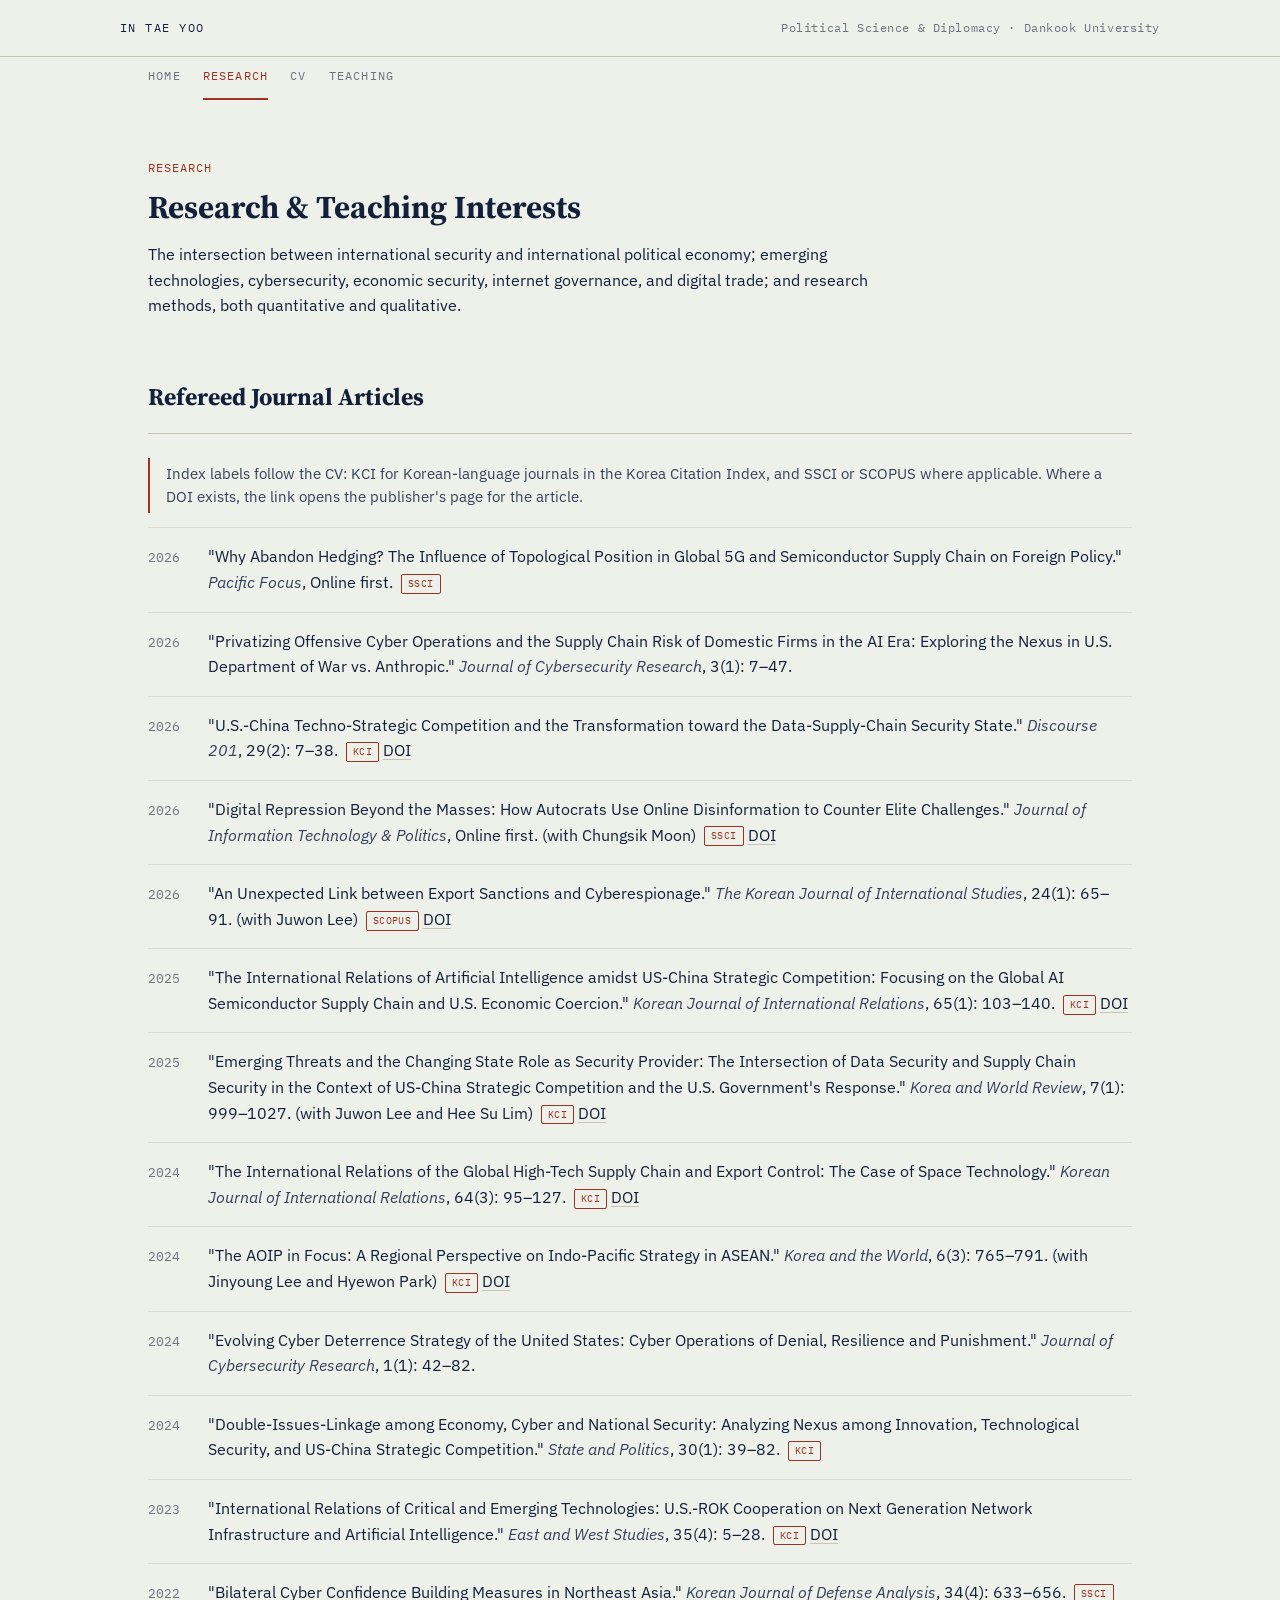
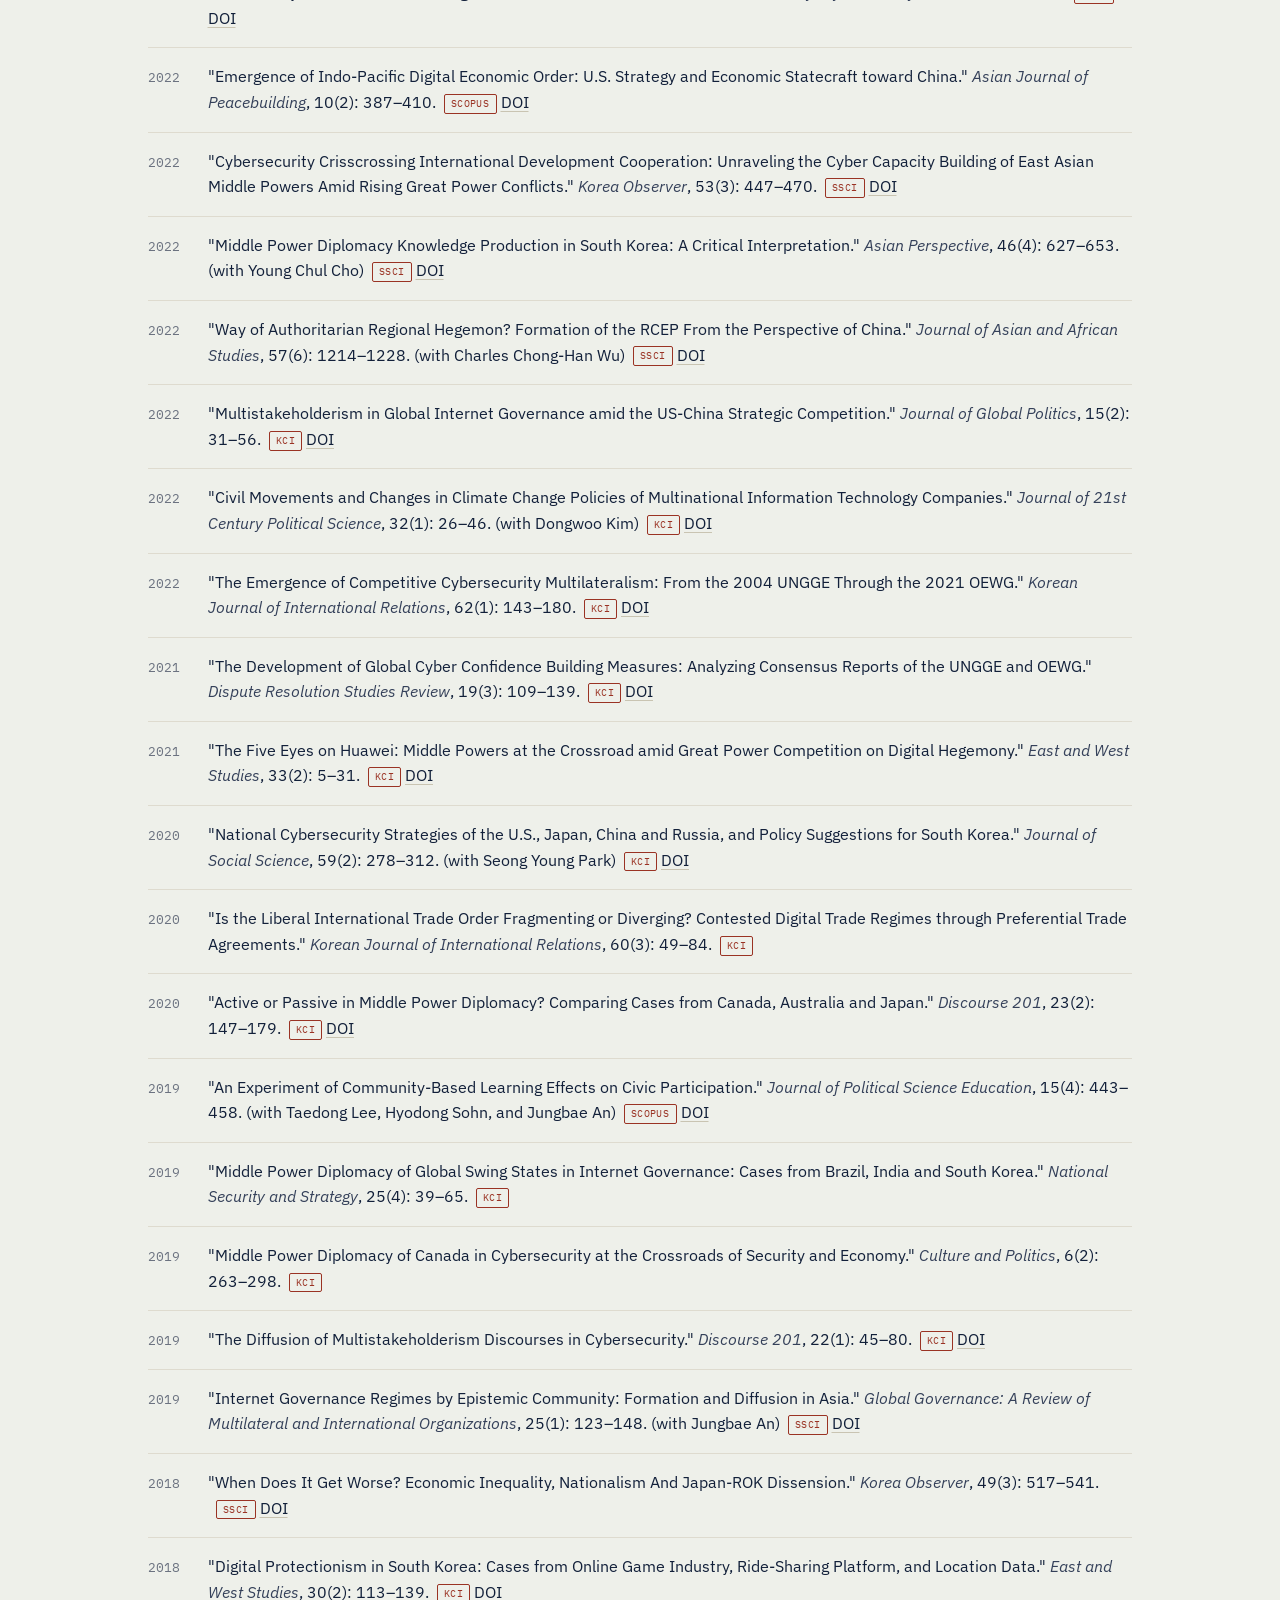
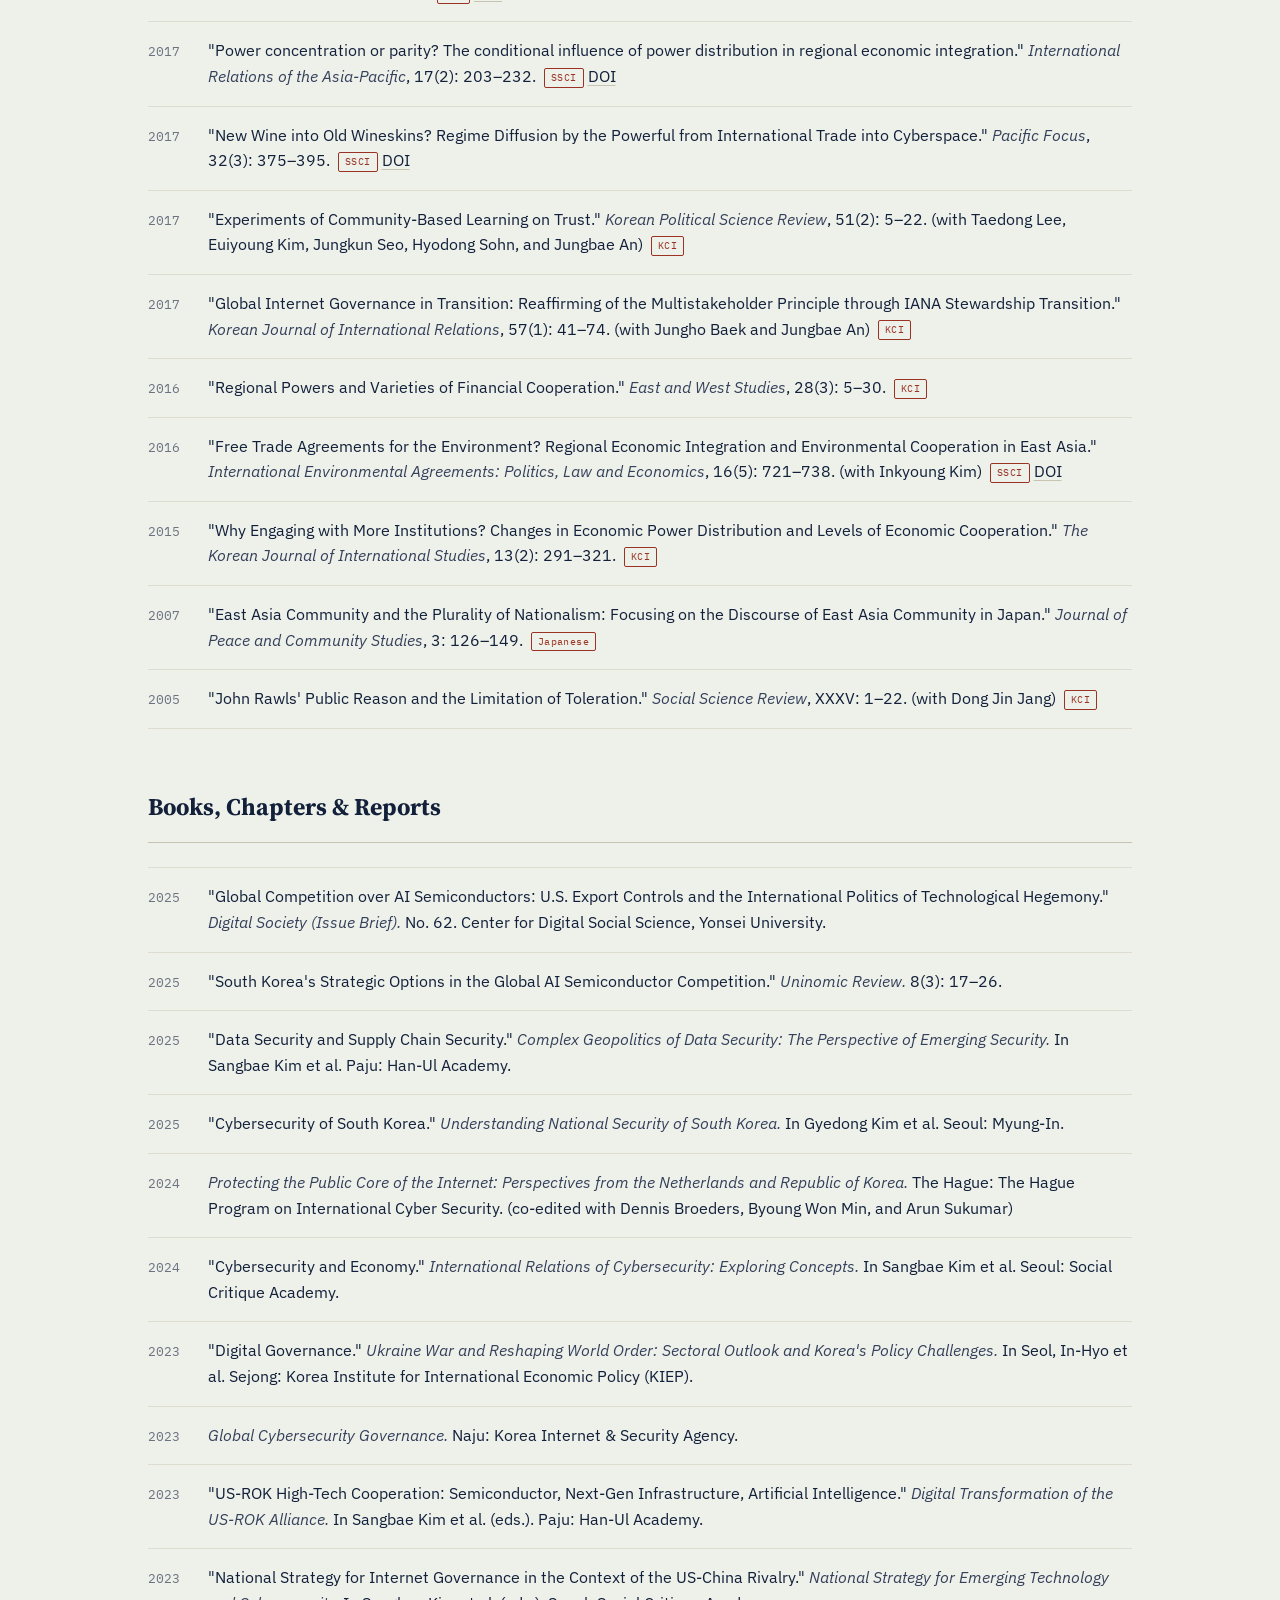
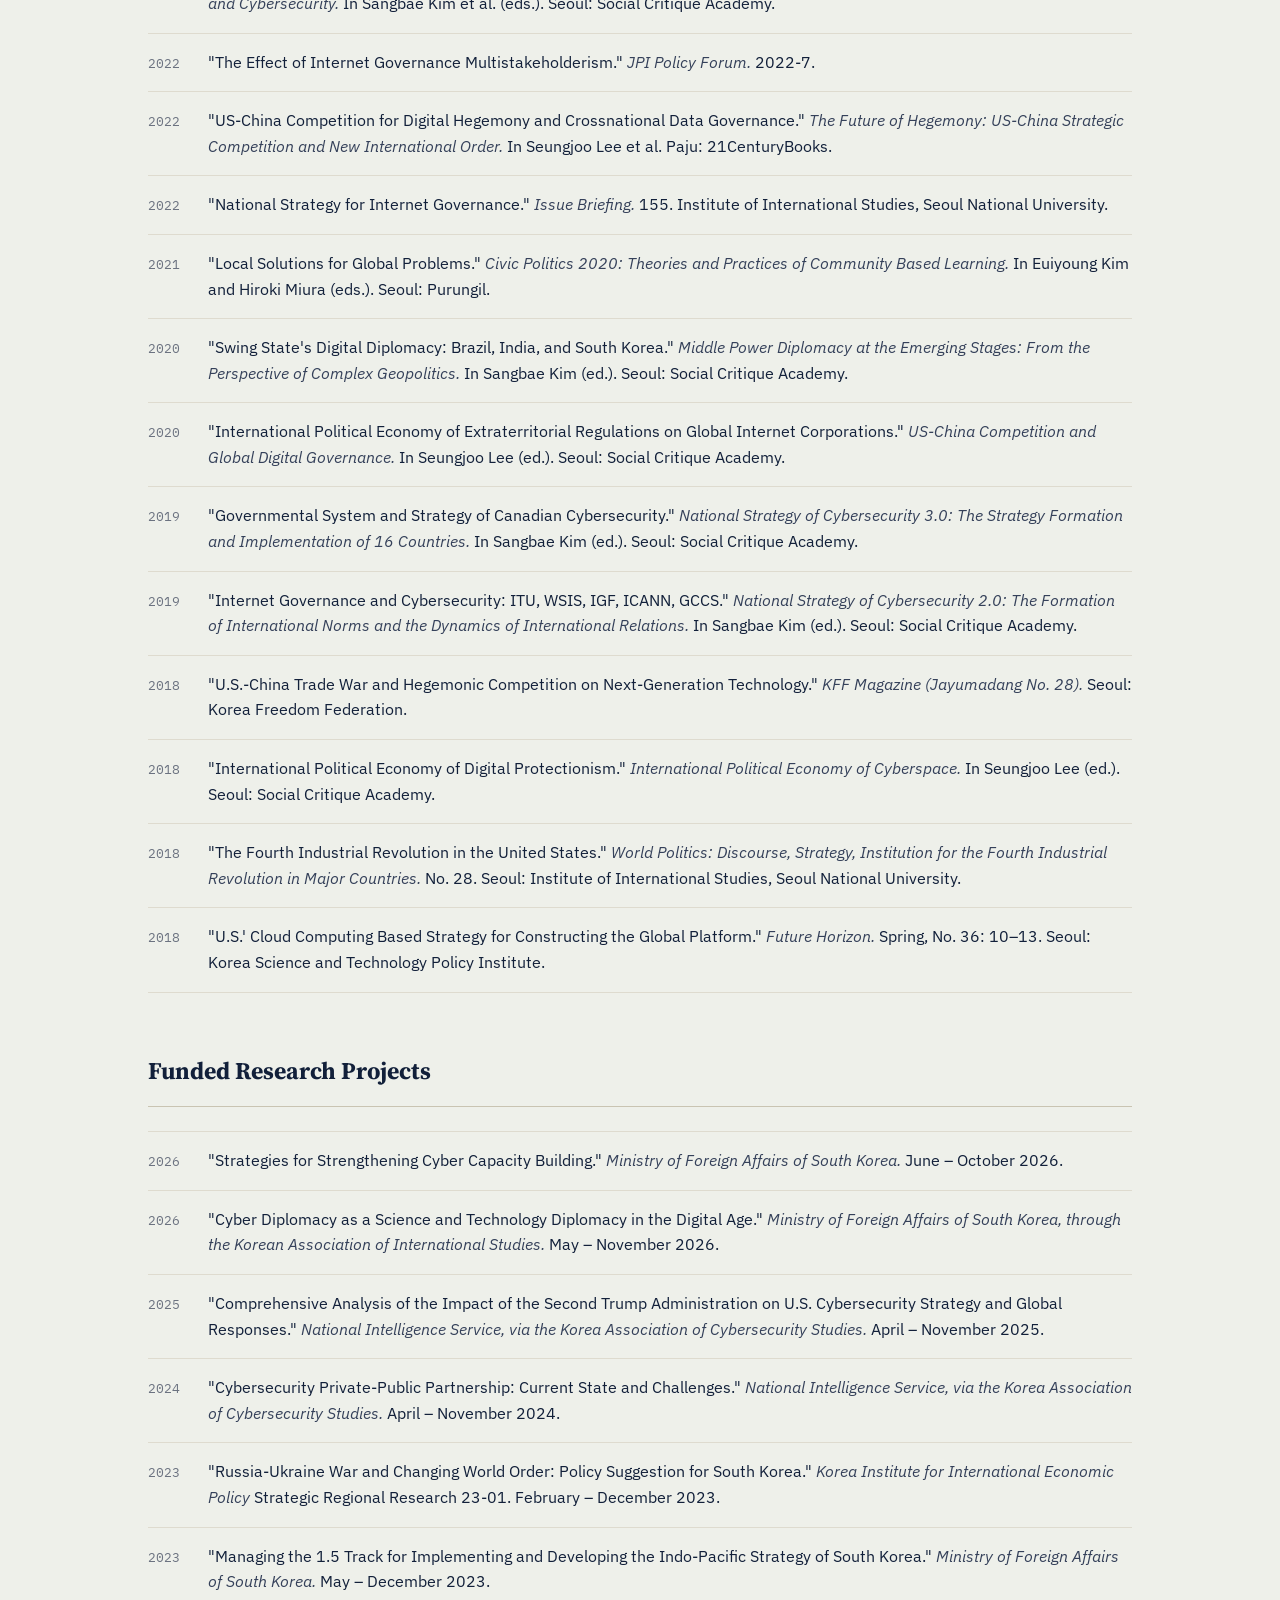
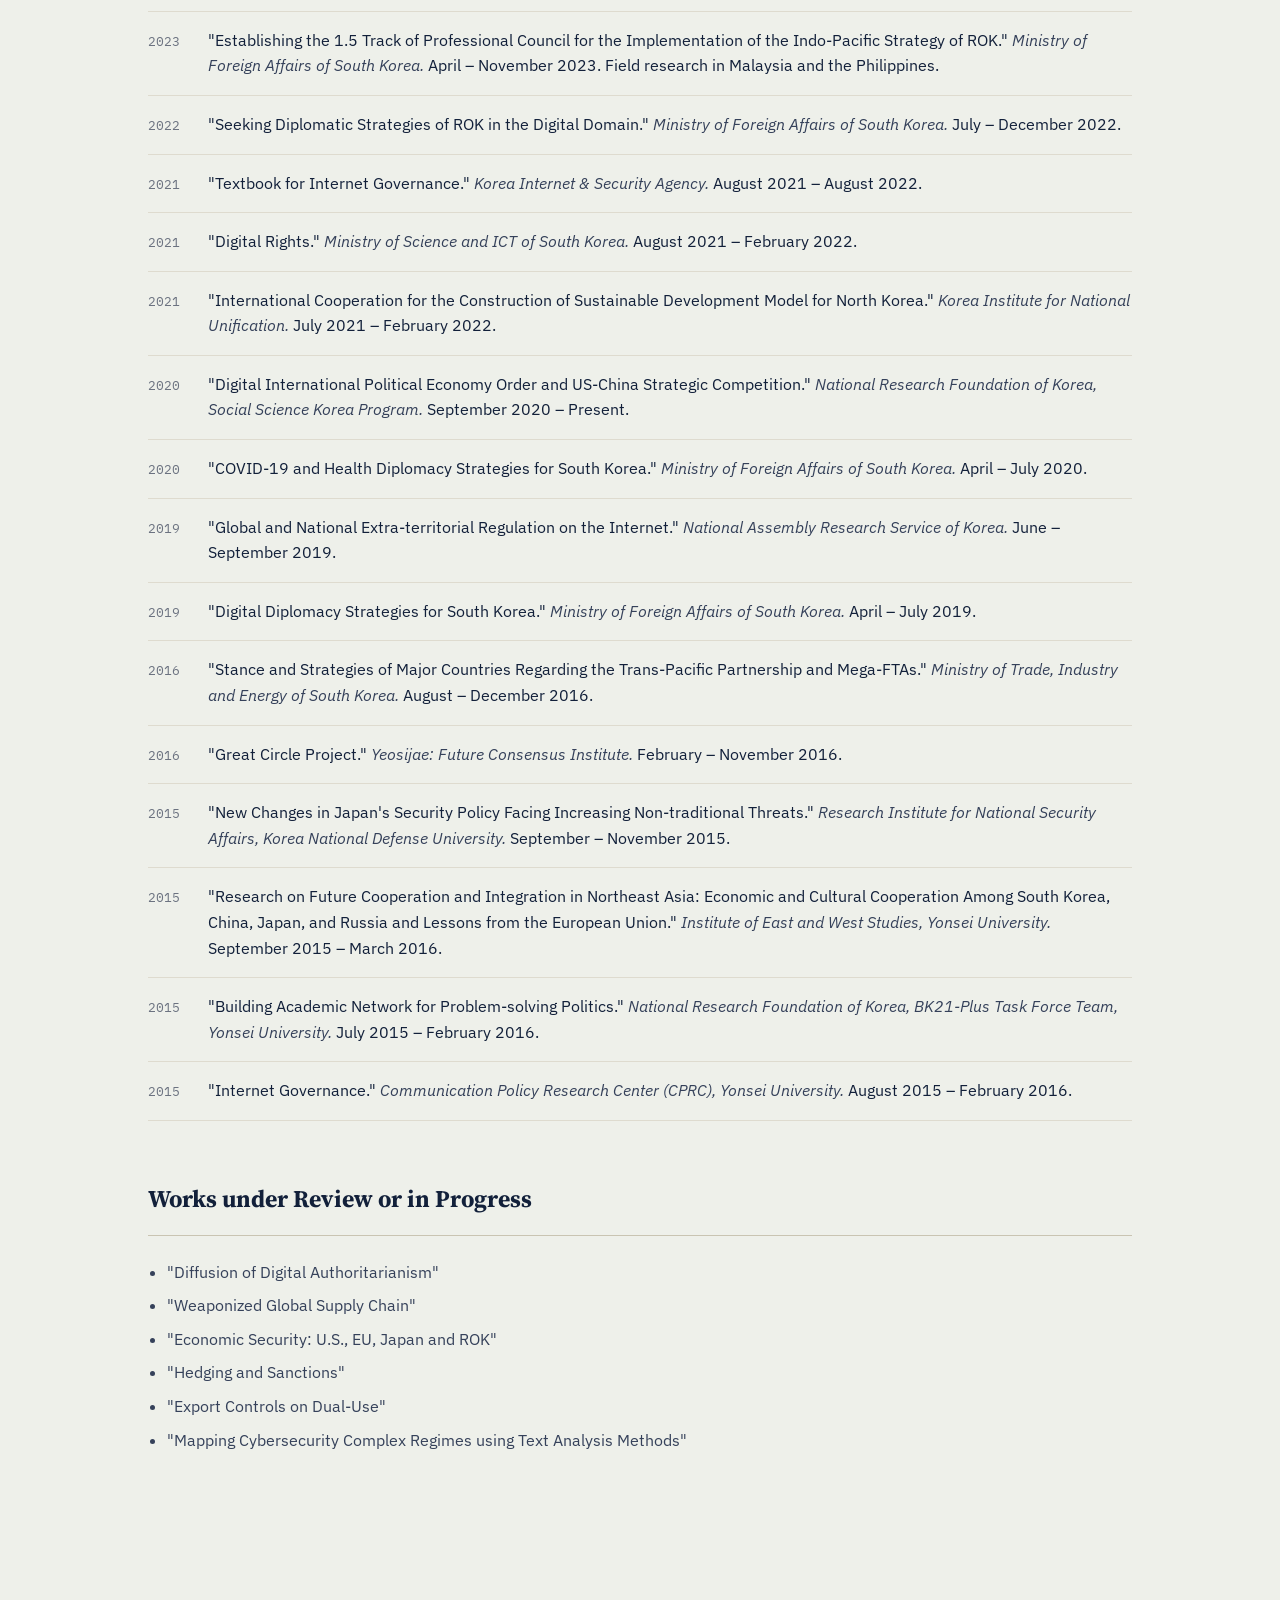
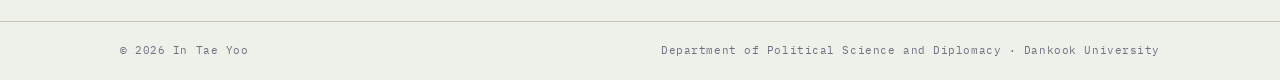
==== commit 4c7ab2df: "Add files via upload" ====
--- a/research.html
+++ b/research.html
@@ -34,6 +34,7 @@
 
   <section>
     <div class="section-head"><h2>Refereed Journal Articles</h2></div>
+    <p class="note-box">Index labels follow the CV: KCI for Korean-language journals in the Korea Citation Index, and SSCI or SCOPUS where applicable. Where a DOI exists, the link opens the publisher's page for the article.</p>
     <ul class="pub-list">
       <li><span class="pub-year">2026</span><span class="pub-body">"Why Abandon Hedging? The Influence of Topological Position in Global 5G and Semiconductor Supply Chain on Foreign Policy." <span class="venue">Pacific Focus</span>, Online first.<span class="tag">SSCI</span></span></li>
       <li><span class="pub-year">2026</span><span class="pub-body">"Privatizing Offensive Cyber Operations and the Supply Chain Risk of Domestic Firms in the AI Era: Exploring the Nexus in U.S. Department of War vs. Anthropic." <span class="venue">Journal of Cybersecurity Research</span>, 3(1): 7–47.</span></li>
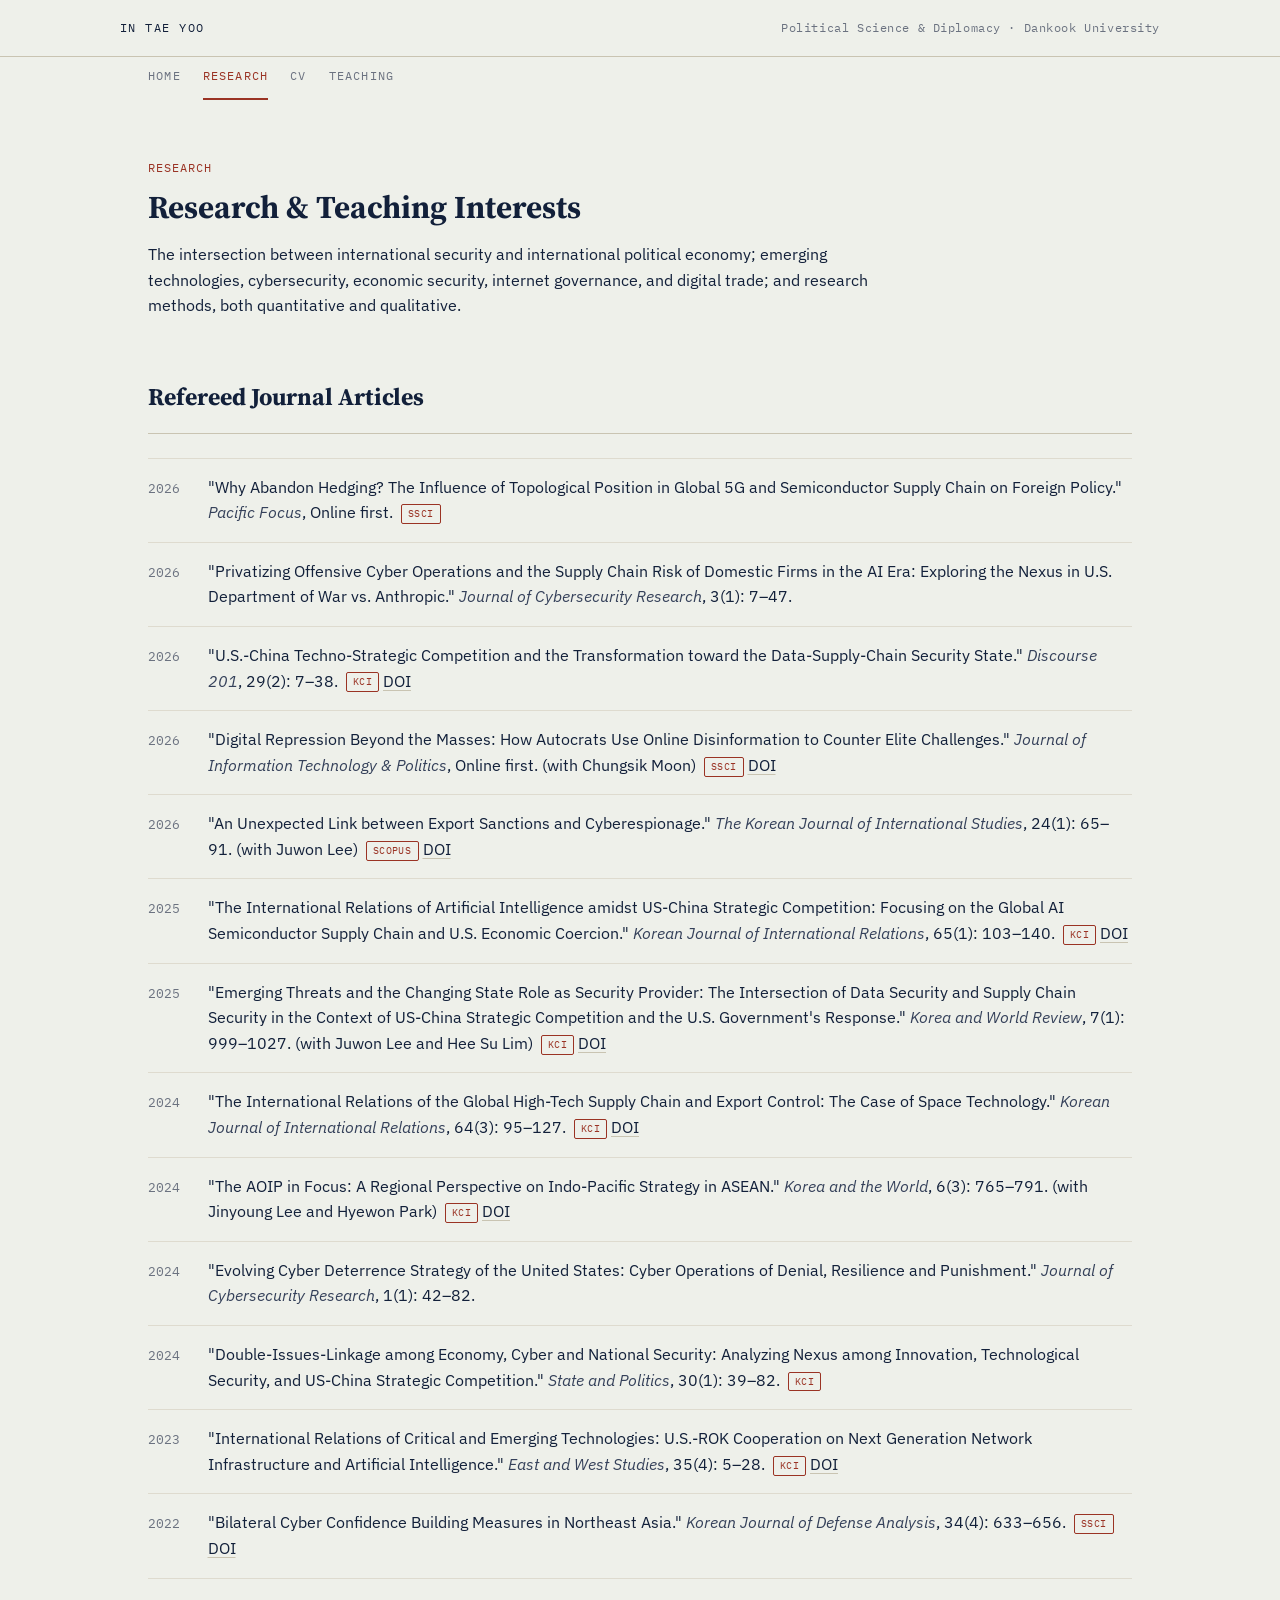
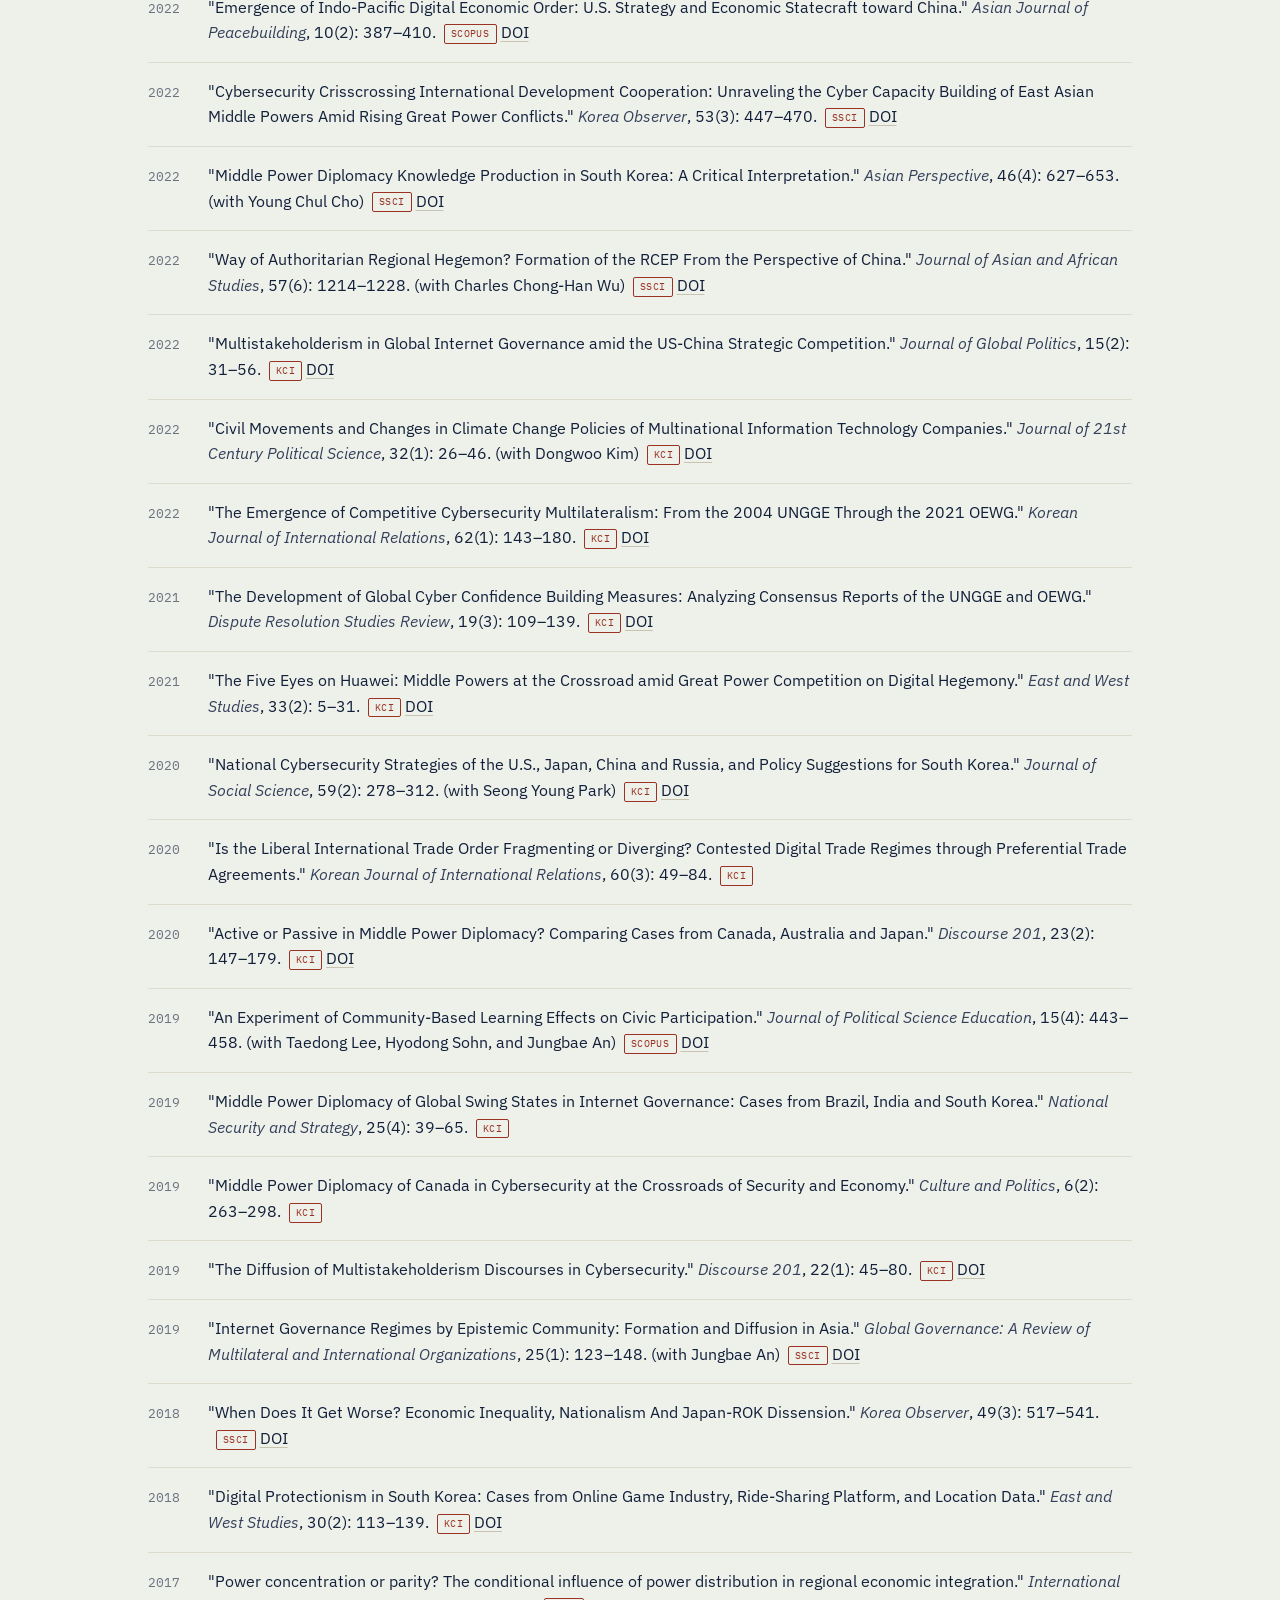
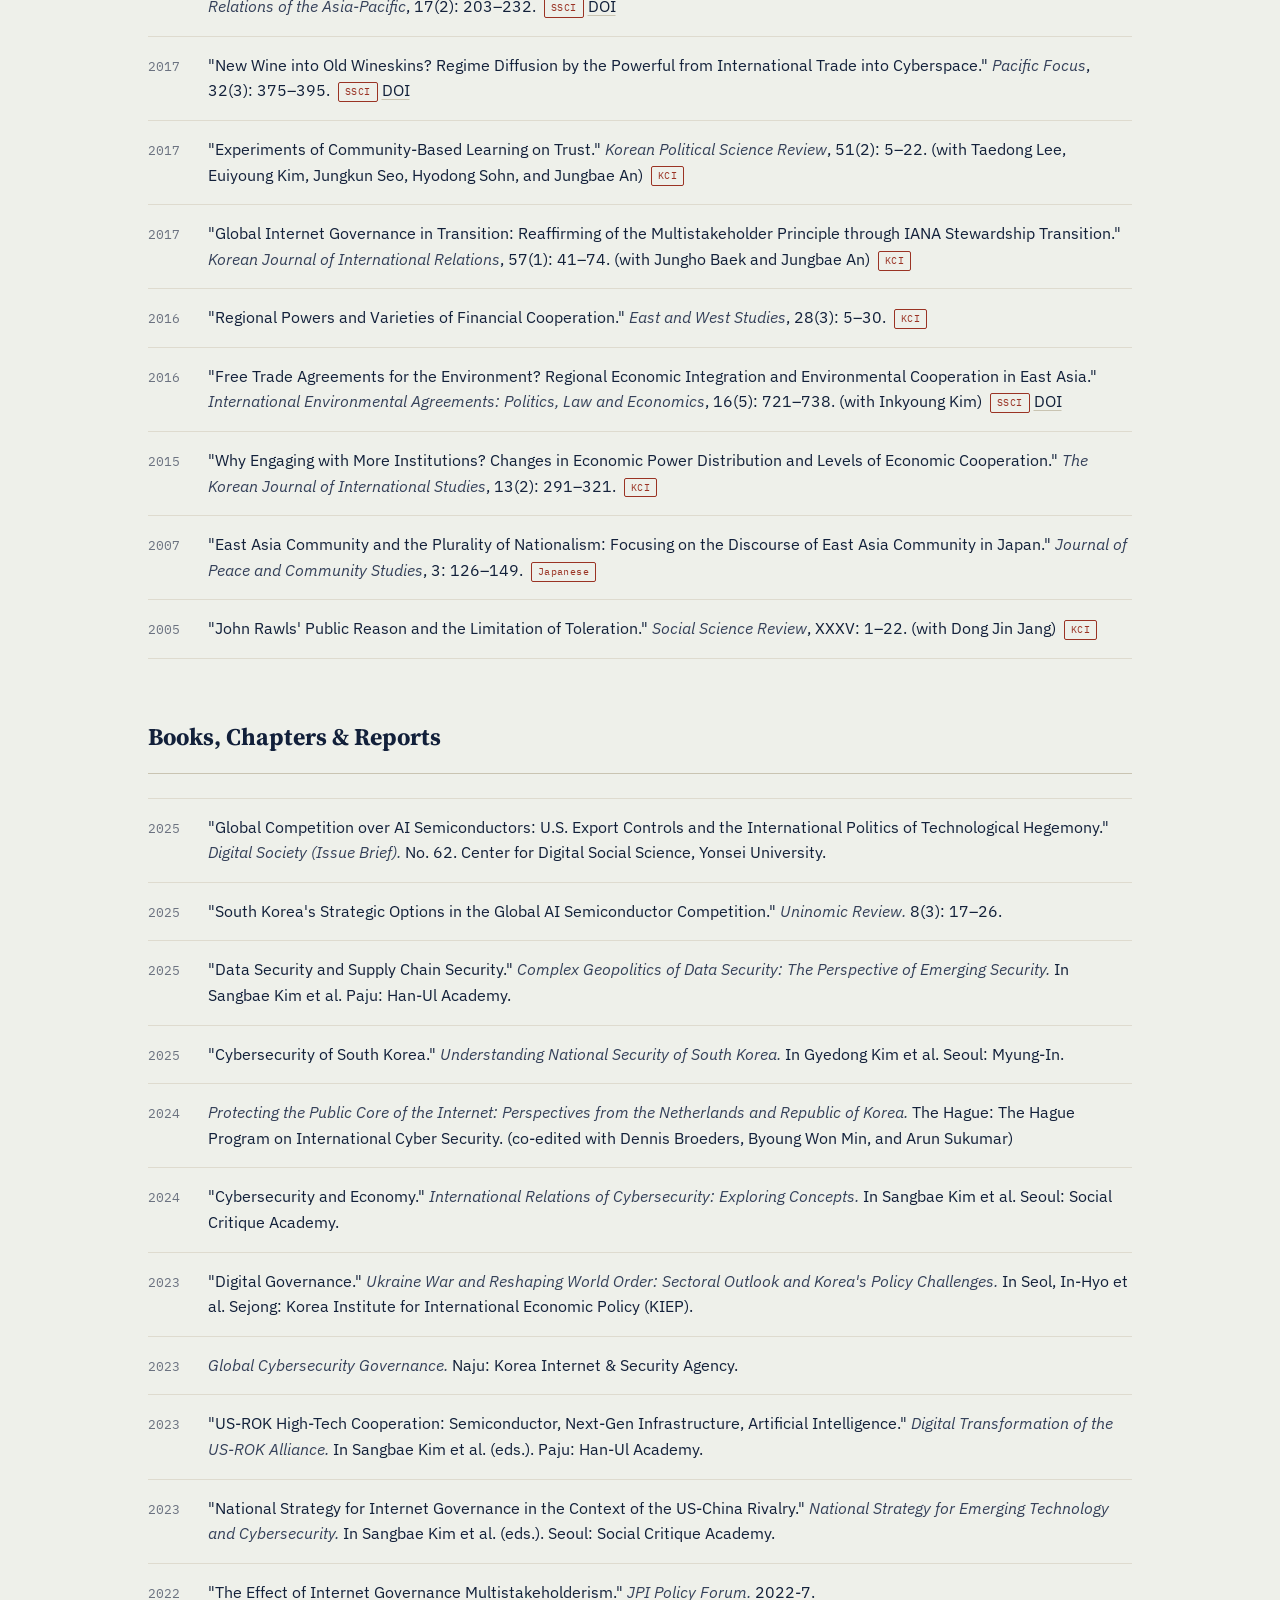
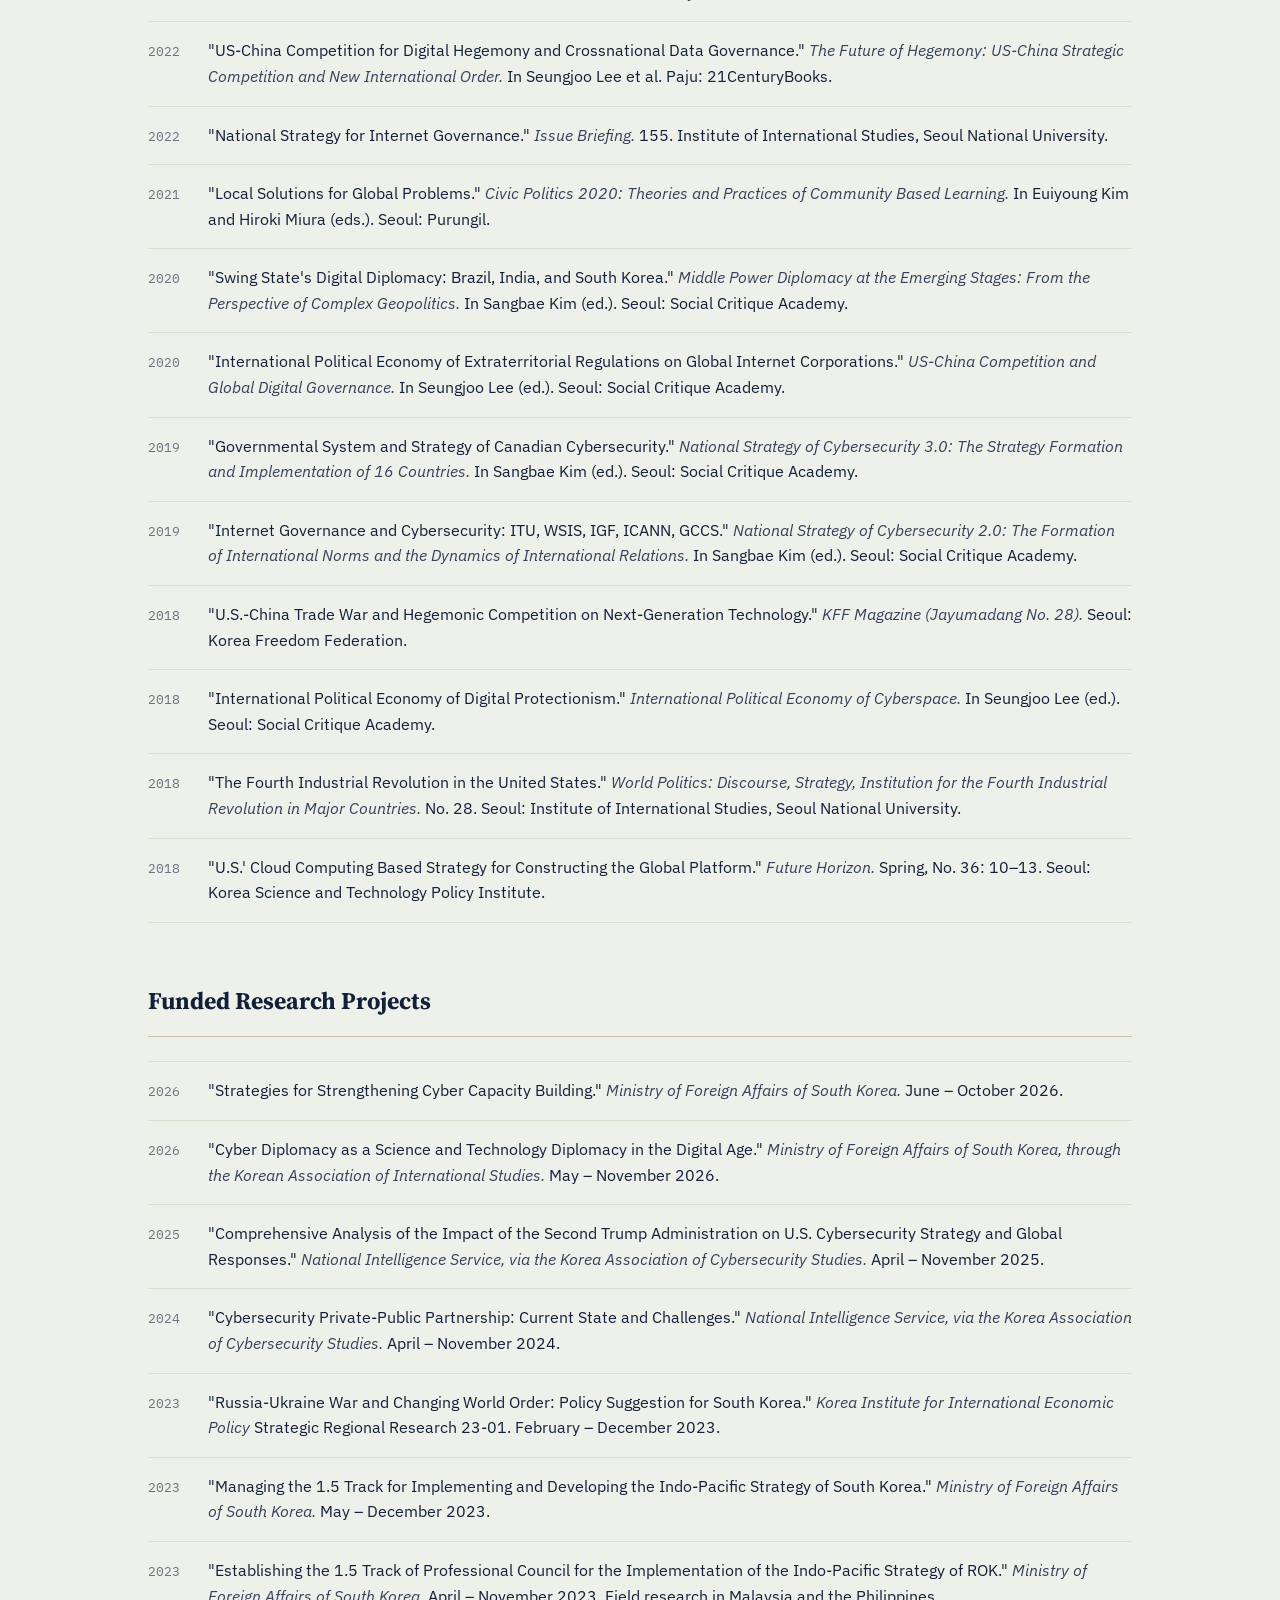
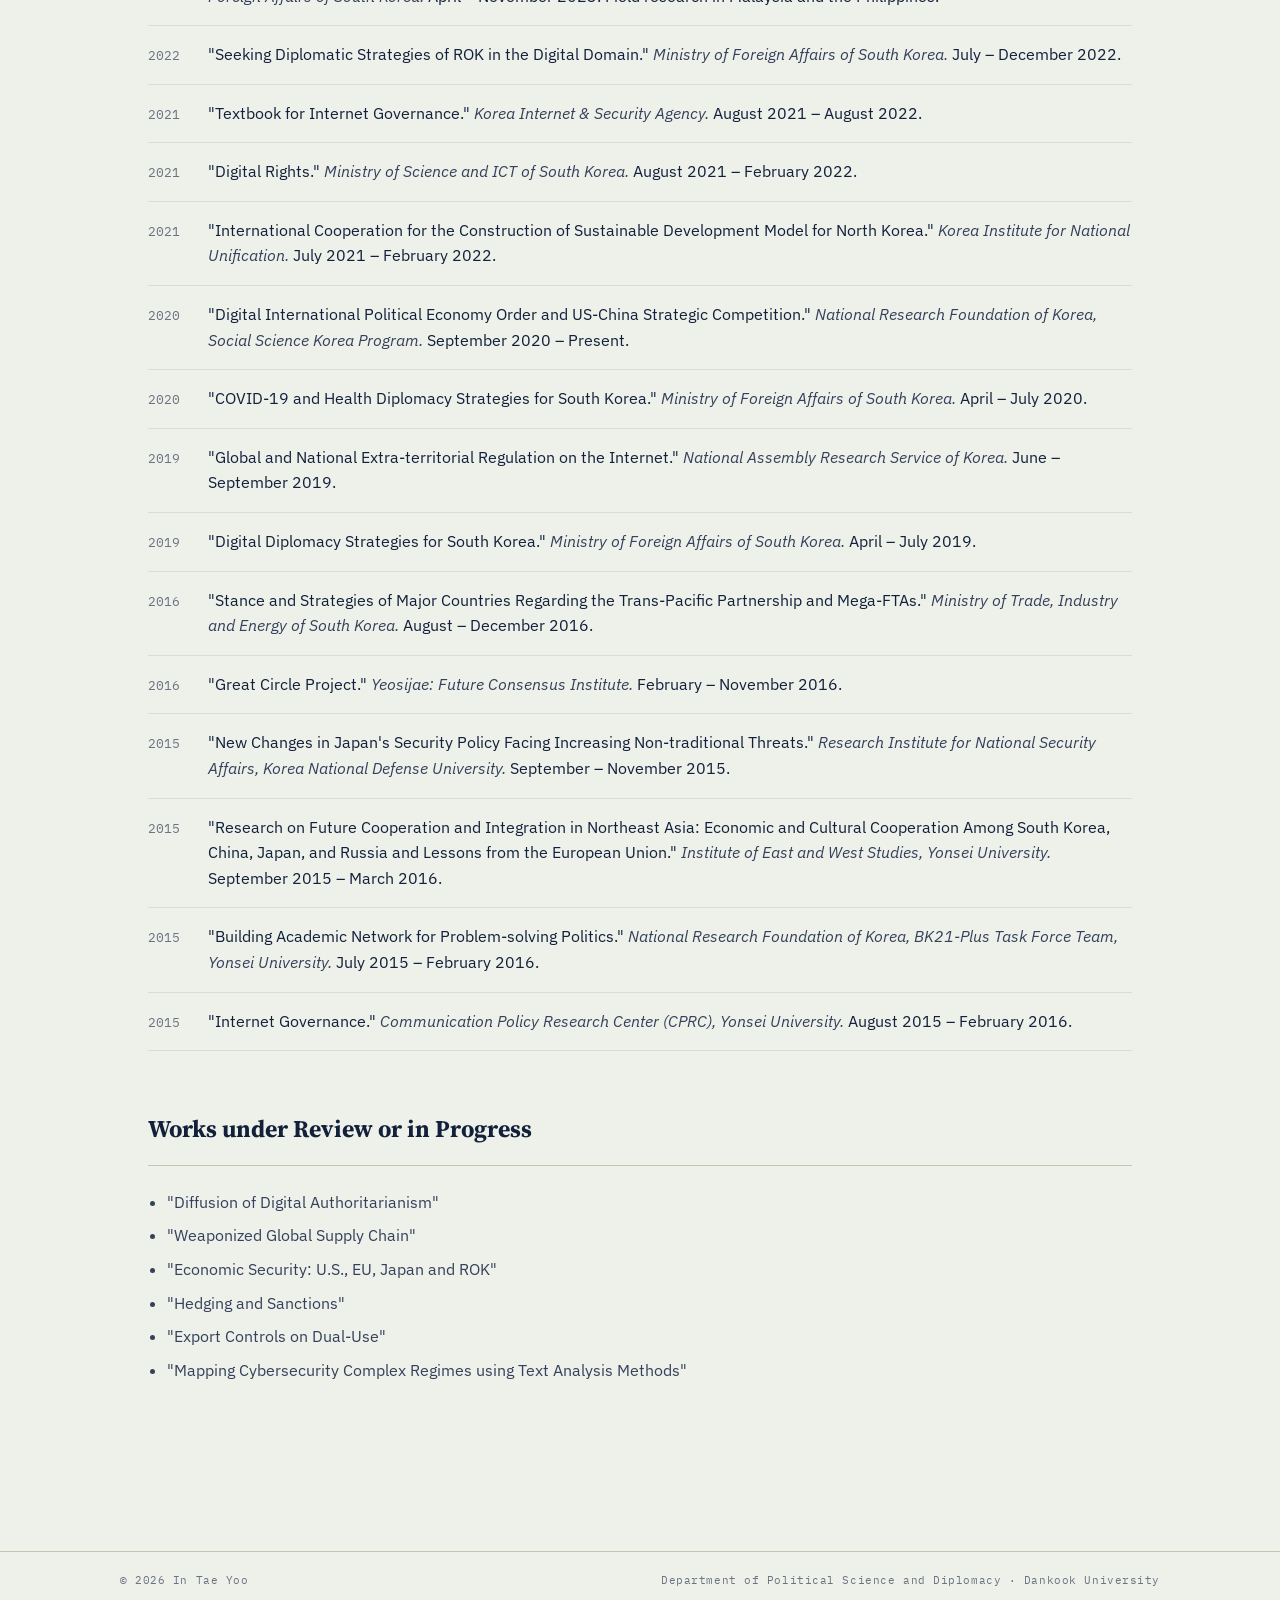
==== commit c5ab2240: "Remove note about CV index labels and DOI links Removed note about index labels and DOI links." ====
--- a/research.html
+++ b/research.html
@@ -34,7 +34,6 @@
 
   <section>
     <div class="section-head"><h2>Refereed Journal Articles</h2></div>
-    <p class="note-box">Index labels follow the CV: KCI for Korean-language journals in the Korea Citation Index, and SSCI or SCOPUS where applicable. Where a DOI exists, the link opens the publisher's page for the article.</p>
     <ul class="pub-list">
       <li><span class="pub-year">2026</span><span class="pub-body">"Why Abandon Hedging? The Influence of Topological Position in Global 5G and Semiconductor Supply Chain on Foreign Policy." <span class="venue">Pacific Focus</span>, Online first.<span class="tag">SSCI</span></span></li>
       <li><span class="pub-year">2026</span><span class="pub-body">"Privatizing Offensive Cyber Operations and the Supply Chain Risk of Domestic Firms in the AI Era: Exploring the Nexus in U.S. Department of War vs. Anthropic." <span class="venue">Journal of Cybersecurity Research</span>, 3(1): 7–47.</span></li>
